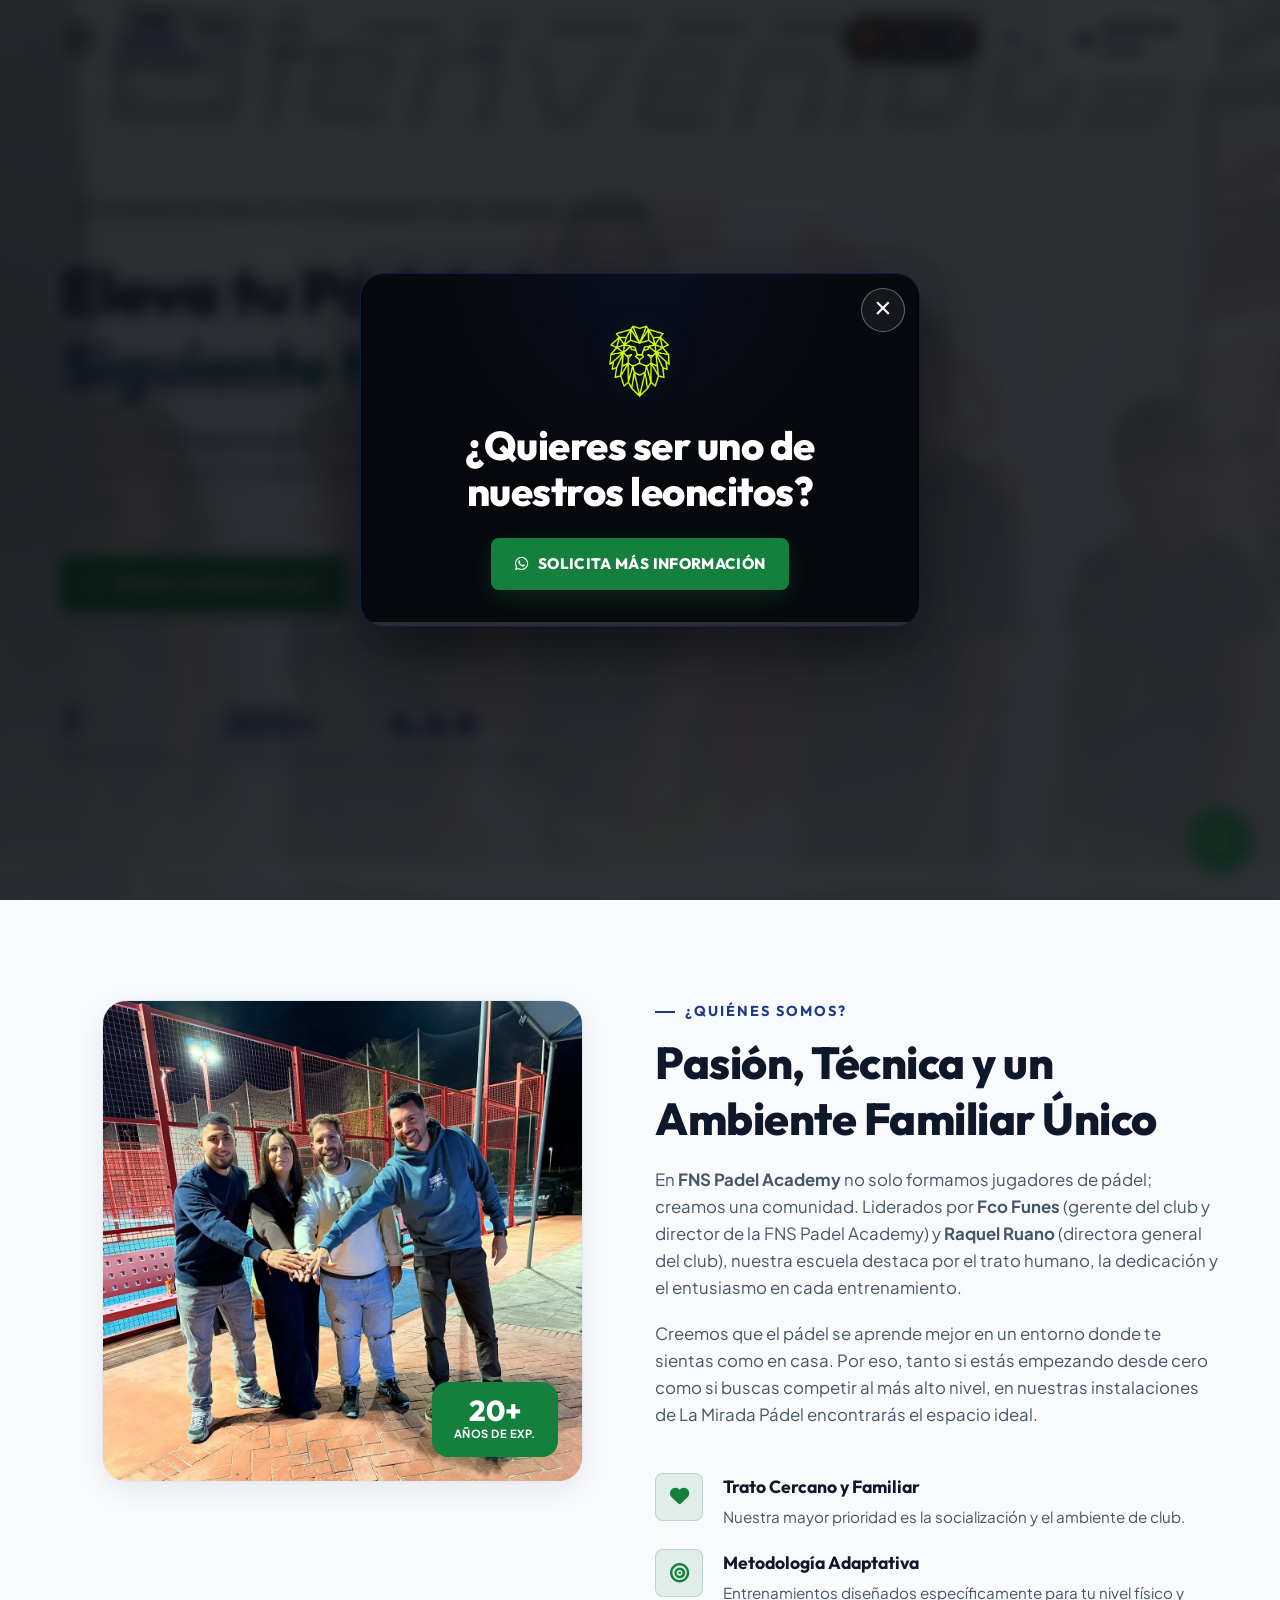
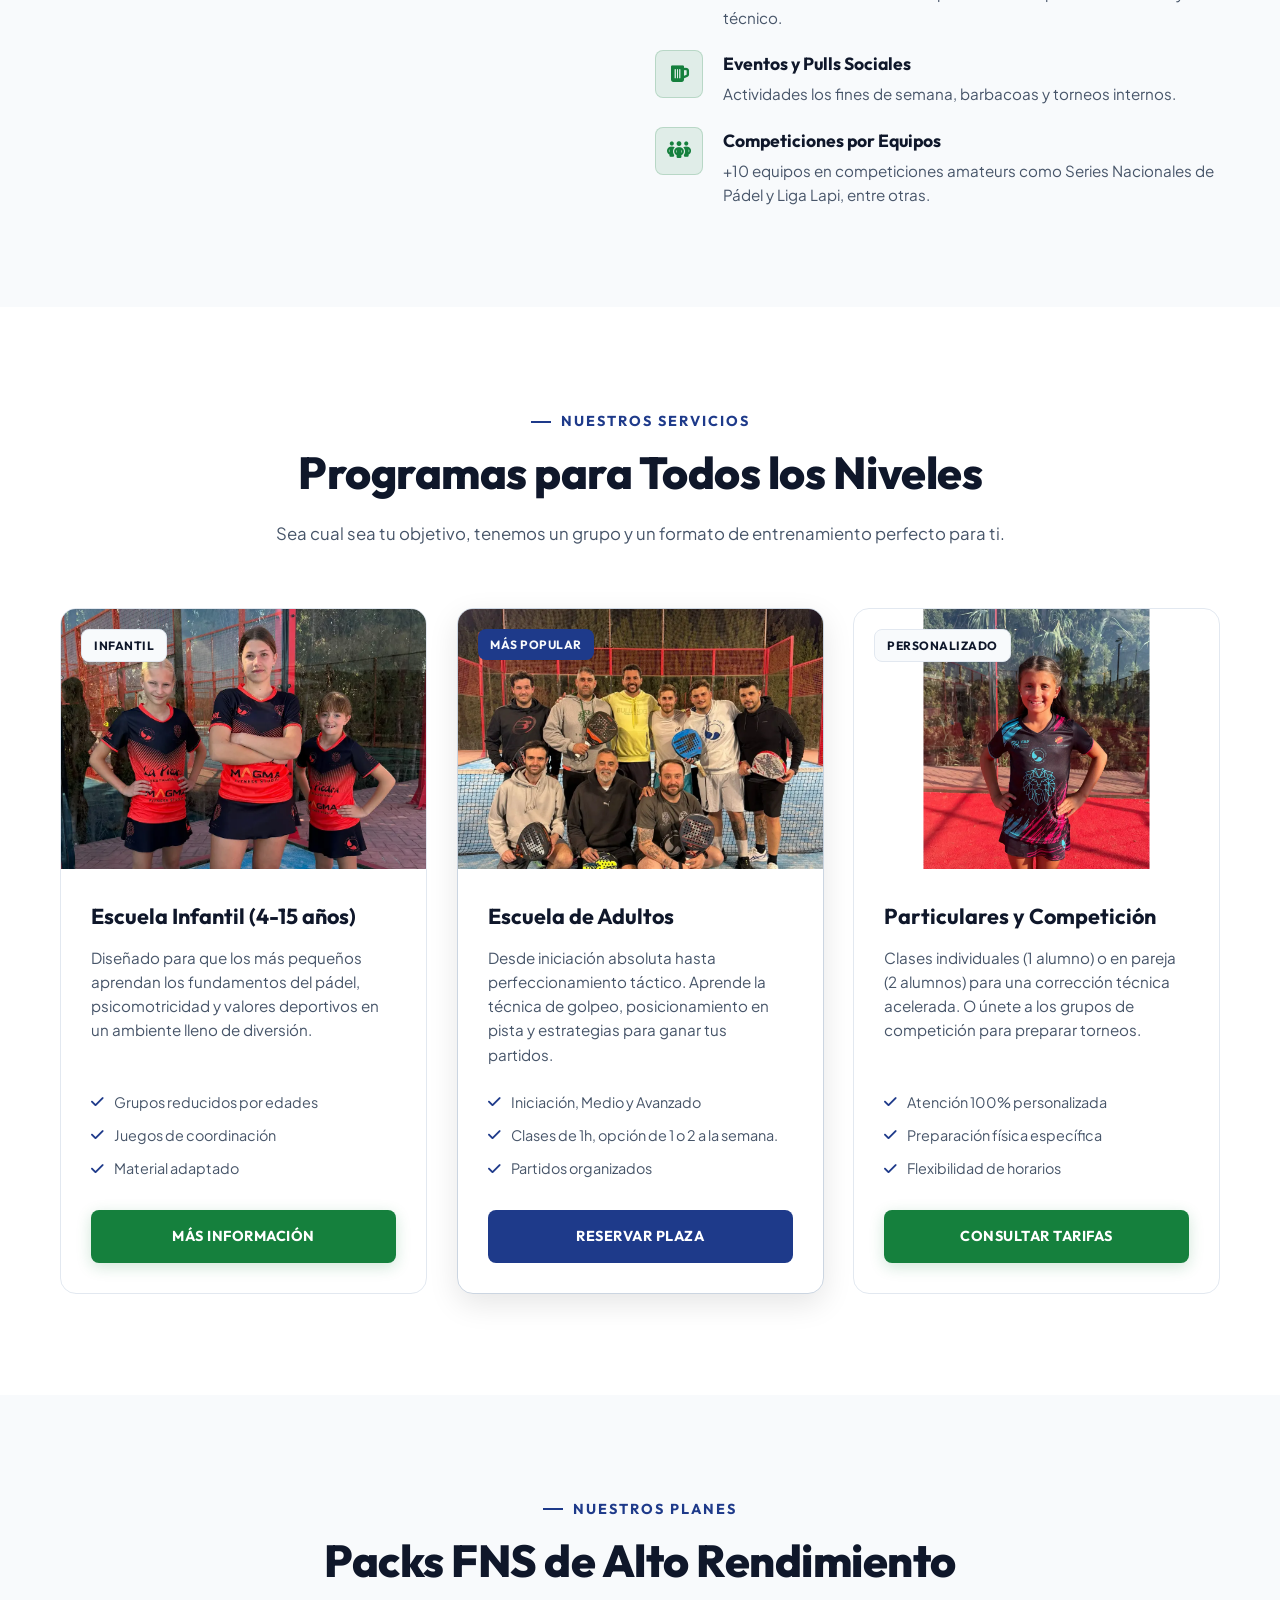
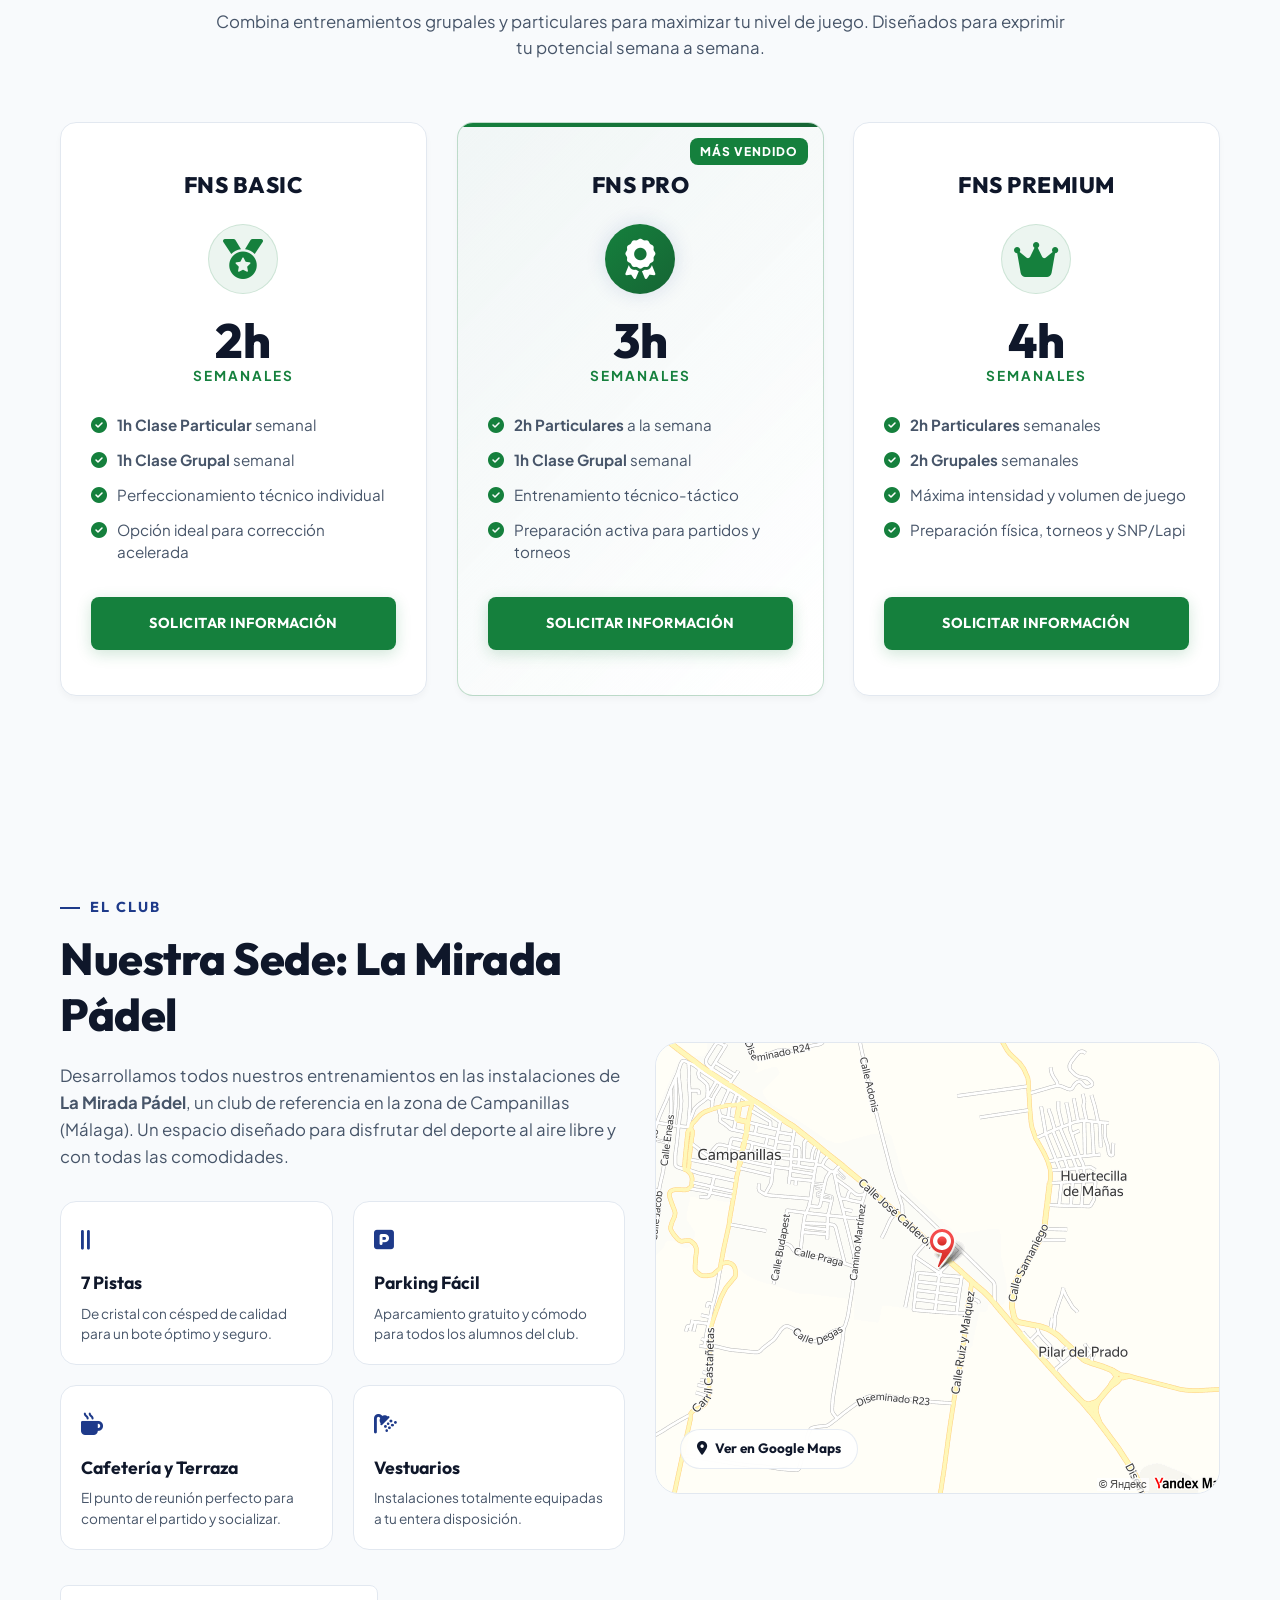
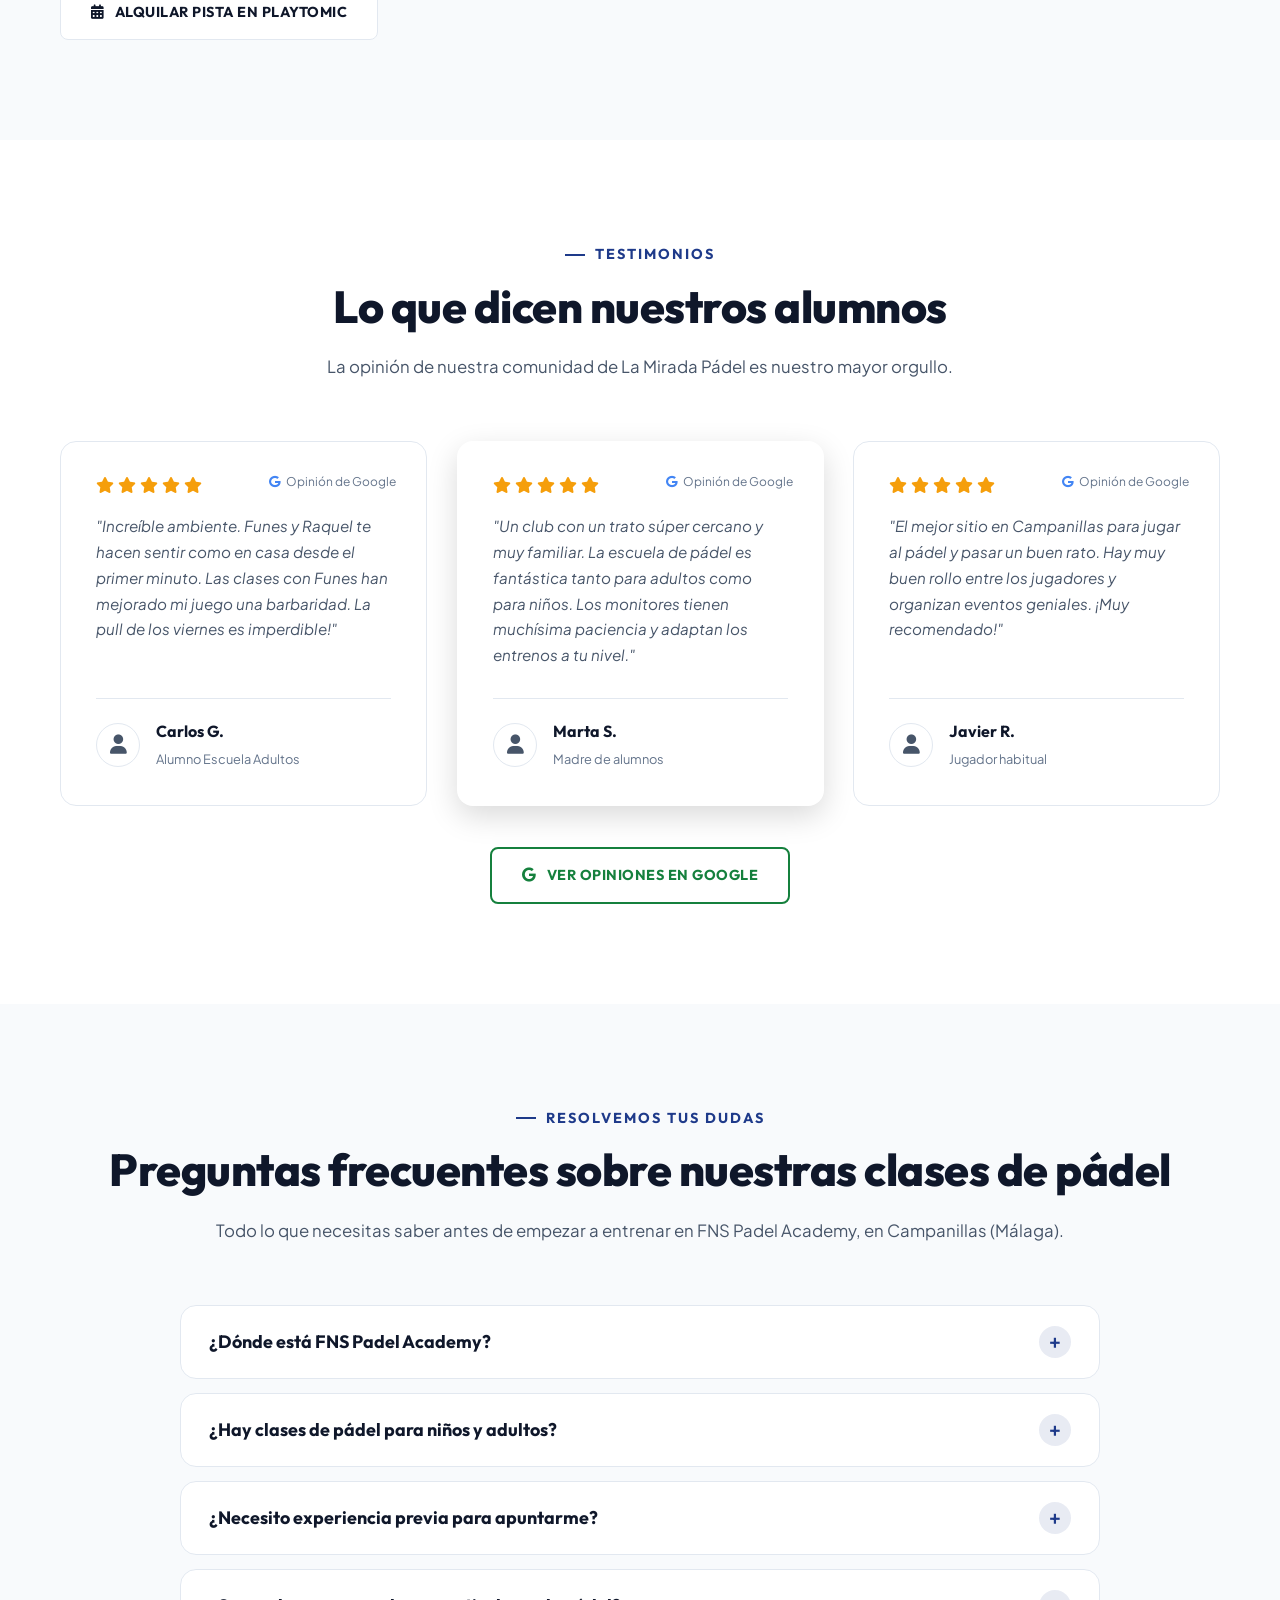
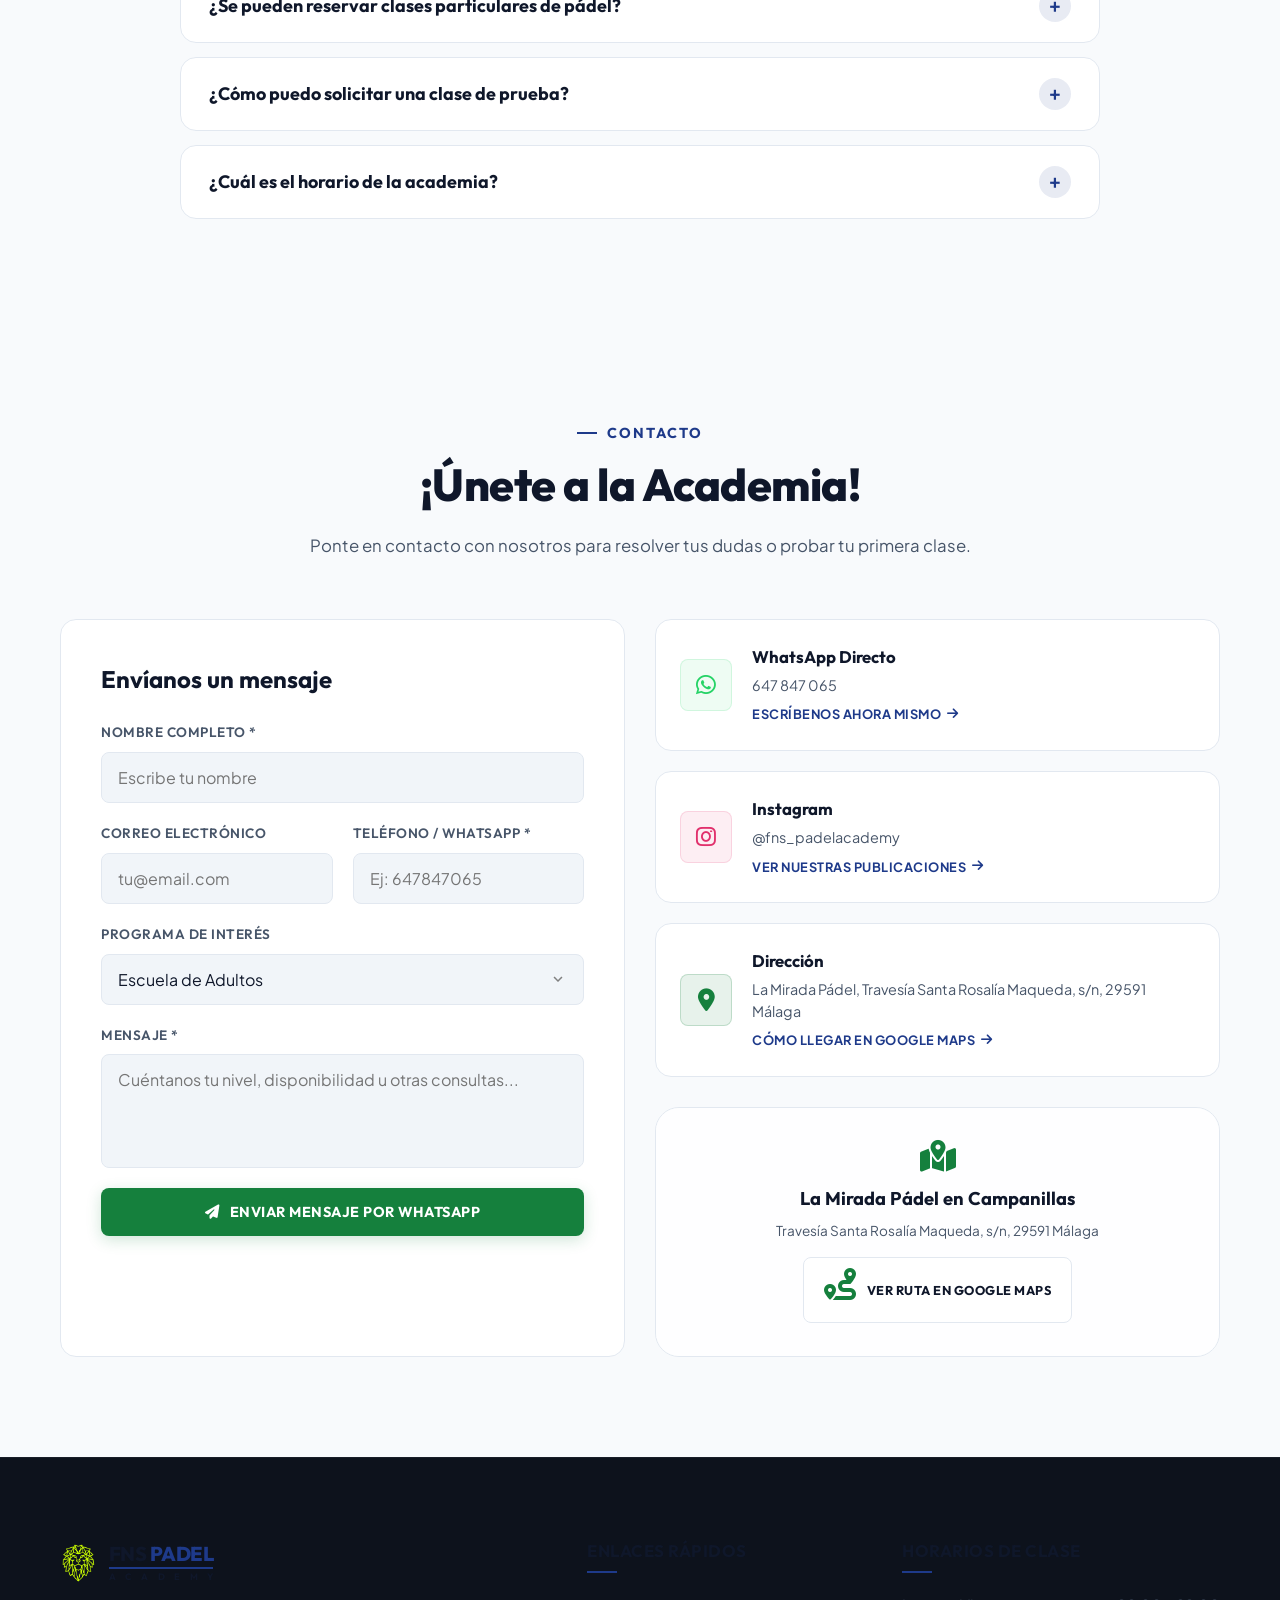
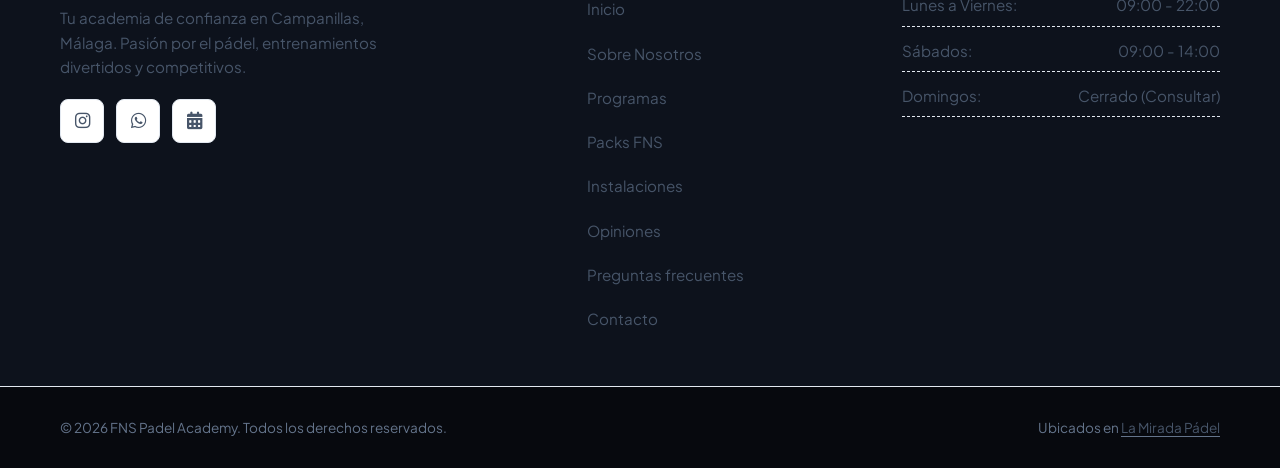
==== index.html @ b682fff8 "Hace visible el selector de idiomas en móvil" ====
<!DOCTYPE html>
<html lang="es">
<head>
    <meta charset="UTF-8">
    <meta name="viewport" content="width=device-width, initial-scale=1.0">
    <title>FNS Padel Academy | Clases de Pádel en Campanillas, Málaga</title>
    <link rel="icon" type="image/png" href="assets/favicon.png">
    
    <!-- SEO Meta Tags -->
    <meta name="description" content="Aprende y mejora tu juego en FNS Padel Academy, ubicada en el club La Mirada Pádel (Campanillas, Málaga). Clases de pádel para adultos, niños y competición con Funes y Raquel.">
    <meta name="keywords" content="padel, FNS padel academy, la mirada padel, clases padel malaga, clases padel campanillas, escuela padel adultos, padel infantil malaga, jugar padel malaga, reservar pista padel">
    <meta name="author" content="FNS Padel Academy">
    <meta name="robots" content="index, follow, max-image-preview:large">
    <meta name="theme-color" content="#07090e">
    <!-- URL temporal hasta conectar el futuro dominio fnspadelacademy.com -->
    <link rel="canonical" href="https://adrianer1985.github.io/fns-padel-academy/">
    <link rel="alternate" hreflang="es" href="https://adrianer1985.github.io/fns-padel-academy/?lang=es">
    <link rel="alternate" hreflang="en" href="https://adrianer1985.github.io/fns-padel-academy/?lang=en">
    <link rel="alternate" hreflang="fr" href="https://adrianer1985.github.io/fns-padel-academy/?lang=fr">
    <link rel="alternate" hreflang="x-default" href="https://adrianer1985.github.io/fns-padel-academy/">
    
    <!-- Open Graph / Facebook / Instagram -->
    <meta property="og:type" content="website">
    <meta property="og:url" content="https://adrianer1985.github.io/fns-padel-academy/">
    <meta property="og:site_name" content="FNS Padel Academy">
    <meta property="og:title" content="FNS Padel Academy | Escuela de Pádel en Málaga">
    <meta property="og:description" content="Entrena con profesionales en un ambiente familiar único. Escuela de adultos, infantil y competición en La Mirada Pádel.">
    <meta property="og:image" content="https://adrianer1985.github.io/fns-padel-academy/assets/fns-padel-academy-social.jpg">
    <meta property="og:image:width" content="1200">
    <meta property="og:image:height" content="630">
    <meta property="og:image:alt" content="Alumnos entrenando en FNS Padel Academy, Campanillas, Málaga">
    <meta property="og:locale" content="es_ES">
    
    <!-- Twitter Card -->
    <meta name="twitter:card" content="summary_large_image">
    <meta name="twitter:url" content="https://adrianer1985.github.io/fns-padel-academy/">
    <meta name="twitter:title" content="FNS Padel Academy | Escuela de Pádel en Málaga">
    <meta name="twitter:description" content="Aprende y mejora tu juego en FNS Padel Academy. Clases de pádel para todas las edades y niveles en Campanillas.">
    <meta name="twitter:image" content="https://adrianer1985.github.io/fns-padel-academy/assets/fns-padel-academy-social.jpg">
    <meta name="twitter:image:alt" content="Alumnos entrenando en FNS Padel Academy, Campanillas, Málaga">
    
    <!-- JSON-LD Structured Data (website, local business and services) -->
    <script type="application/ld+json">
    {
      "@context": "https://schema.org",
      "@graph": [
        {
          "@type": "WebSite",
          "@id": "https://adrianer1985.github.io/fns-padel-academy/#website",
          "url": "https://adrianer1985.github.io/fns-padel-academy/",
          "name": "FNS Padel Academy",
          "inLanguage": "es-ES",
          "publisher": {
            "@id": "https://adrianer1985.github.io/fns-padel-academy/#academy"
          }
        },
        {
          "@type": "WebPage",
          "@id": "https://adrianer1985.github.io/fns-padel-academy/#webpage",
          "url": "https://adrianer1985.github.io/fns-padel-academy/",
          "name": "FNS Padel Academy | Clases de Pádel en Campanillas, Málaga",
          "description": "Academia de pádel para adultos, niños y competición en La Mirada Pádel, Campanillas, Málaga.",
          "isPartOf": {
            "@id": "https://adrianer1985.github.io/fns-padel-academy/#website"
          },
          "about": {
            "@id": "https://adrianer1985.github.io/fns-padel-academy/#academy"
          },
          "inLanguage": "es-ES"
        },
        {
          "@type": "SportsActivityLocation",
          "@id": "https://adrianer1985.github.io/fns-padel-academy/#academy",
          "name": "FNS Padel Academy",
          "description": "Academia de pádel para adultos, niños y competición en La Mirada Pádel, Campanillas, Málaga.",
          "slogan": "Hoy entrenan, mañana compiten, siempre crecen",
          "image": [
            "https://adrianer1985.github.io/fns-padel-academy/assets/fns-padel-academy-social.jpg",
            "https://adrianer1985.github.io/fns-padel-academy/assets/equipo-fns.webp",
            "https://adrianer1985.github.io/fns-padel-academy/assets/escuela-infantil.webp"
          ],
          "logo": "https://adrianer1985.github.io/fns-padel-academy/assets/logo.png",
          "url": "https://adrianer1985.github.io/fns-padel-academy/",
          "telephone": "+34647847065",
          "priceRange": "$$",
          "address": {
            "@type": "PostalAddress",
            "streetAddress": "Travesía Santa Rosalía Maqueda, s/n",
            "addressLocality": "Santa Rosalía Maqueda",
            "postalCode": "29591",
            "addressRegion": "Málaga",
            "addressCountry": "ES"
          },
          "geo": {
            "@type": "GeoCoordinates",
            "latitude": 36.721473,
            "longitude": -4.567341
          },
          "hasMap": "https://www.google.com/maps/place//data=!4m2!3m1!1s0xd72f02963f8306f:0x38695632b1d545f",
          "areaServed": [
            {
              "@type": "City",
              "name": "Málaga"
            },
            {
              "@type": "Place",
              "name": "Campanillas"
            },
            {
              "@type": "Place",
              "name": "Santa Rosalía Maqueda"
            }
          ],
          "contactPoint": {
            "@type": "ContactPoint",
            "telephone": "+34647847065",
            "contactType": "customer service",
            "availableLanguage": "Spanish"
          },
          "openingHoursSpecification": [
            {
              "@type": "OpeningHoursSpecification",
              "dayOfWeek": [
                "Monday",
                "Tuesday",
                "Wednesday",
                "Thursday",
                "Friday"
              ],
              "opens": "09:00",
              "closes": "22:00"
            },
            {
              "@type": "OpeningHoursSpecification",
              "dayOfWeek": "Saturday",
              "opens": "09:00",
              "closes": "14:00"
            }
          ],
          "hasOfferCatalog": {
            "@type": "OfferCatalog",
            "name": "Clases y programas de pádel",
            "itemListElement": [
              {
                "@type": "Offer",
                "itemOffered": {
                  "@type": "Service",
                  "name": "Escuela infantil de pádel",
                  "description": "Clases de pádel para niños y niñas de 4 a 15 años en grupos reducidos por edades."
                }
              },
              {
                "@type": "Offer",
                "itemOffered": {
                  "@type": "Service",
                  "name": "Escuela de pádel para adultos",
                  "description": "Clases para adultos desde iniciación hasta nivel avanzado, con técnica, táctica y partidos organizados."
                }
              },
              {
                "@type": "Offer",
                "itemOffered": {
                  "@type": "Service",
                  "name": "Clases particulares y competición",
                  "description": "Entrenamiento individual, en pareja y grupos de competición con preparación específica."
                }
              }
            ]
          },
          "sameAs": [
            "https://www.instagram.com/fns_padelacademy/",
            "https://playtomic.com/es/clubs/la-mirada-padel"
          ]
        }
      ]
    }
    </script>

    <!-- FAQ content is also visible in the Preguntas Frecuentes section -->
    <script type="application/ld+json">
    {
      "@context": "https://schema.org",
      "@type": "FAQPage",
      "mainEntity": [
        {
          "@type": "Question",
          "name": "¿Dónde está FNS Padel Academy?",
          "acceptedAnswer": {
            "@type": "Answer",
            "text": "FNS Padel Academy entrena en el club La Mirada Pádel, en Travesía Santa Rosalía Maqueda, s/n, 29591 Málaga, en la zona de Campanillas."
          }
        },
        {
          "@type": "Question",
          "name": "¿Hay clases de pádel para niños y adultos?",
          "acceptedAnswer": {
            "@type": "Answer",
            "text": "Sí. La academia cuenta con escuela infantil de 4 a 15 años, escuela de adultos y entrenamientos particulares o de competición."
          }
        },
        {
          "@type": "Question",
          "name": "¿Necesito experiencia previa para apuntarme?",
          "acceptedAnswer": {
            "@type": "Answer",
            "text": "No. Hay grupos para iniciación, nivel medio y avanzado. El entrenamiento se adapta al nivel físico, técnico y a los objetivos de cada alumno."
          }
        },
        {
          "@type": "Question",
          "name": "¿Se pueden reservar clases particulares de pádel?",
          "acceptedAnswer": {
            "@type": "Answer",
            "text": "Sí. Se ofrecen clases individuales o en pareja, además de grupos de competición y packs que combinan clases particulares y grupales."
          }
        },
        {
          "@type": "Question",
          "name": "¿Cómo puedo solicitar una clase de prueba?",
          "acceptedAnswer": {
            "@type": "Answer",
            "text": "Puedes solicitar información o tu primera clase de prueba por WhatsApp en el 647 847 065 o mediante el formulario de contacto de la web."
          }
        },
        {
          "@type": "Question",
          "name": "¿Cuál es el horario de la academia?",
          "acceptedAnswer": {
            "@type": "Answer",
            "text": "El horario general es de lunes a viernes de 09:00 a 22:00 y los sábados de 09:00 a 14:00. Para confirmar la disponibilidad de una clase concreta, consulta por WhatsApp."
          }
        }
      ]
    }
    </script>

    <link rel="preload" as="image" href="assets/fns-hero.webp" type="image/webp" fetchpriority="high">
    
    <!-- Fonts -->
    <link rel="preconnect" href="https://fonts.googleapis.com">
    <link rel="preconnect" href="https://fonts.gstatic.com" crossorigin>
    <link href="https://fonts.googleapis.com/css2?family=Outfit:wght@300;400;500;600;700;800&family=Plus+Jakarta+Sans:wght@300;400;500;600;700&display=swap" rel="stylesheet">
    
    <!-- FontAwesome for Icons -->
    <link rel="stylesheet" href="https://cdnjs.cloudflare.com/ajax/libs/font-awesome/6.4.0/css/all.min.css">
    
    <link rel="stylesheet" href="style.css?v=2">
</head>
<body>

    <!-- HEADER / NAVIGATION -->
    <header class="header" id="header">
        <div class="container header-container">
            <a href="#inicio" class="logo-container" aria-label="FNS Padel Academy - Inicio">
                <img src="assets/logo.png" alt="FNS Padel Academy Logo" class="logo-img" width="444" height="530" decoding="async">
                <div class="logo-brand">
                    <span class="logo-text">FNS <span class="accent-text">Padel</span></span>
                    <span class="logo-subtext"><span>A</span><span>C</span><span>A</span><span>D</span><span>E</span><span>M</span><span>Y</span></span>
                </div>
            </a>
            
            <nav class="nav" id="nav-menu" aria-label="Menú principal">
                <ul class="nav-list">
                    <li><a href="#inicio" class="nav-link active">Inicio</a></li>
                    <li><a href="#nosotros" class="nav-link">Sobre Nosotros</a></li>
                    <li><a href="#programas" class="nav-link">Programas</a></li>
                    <li><a href="#packs" class="nav-link">Packs FNS</a></li>
                    <li><a href="#instalaciones" class="nav-link">Instalaciones</a></li>
                    <li><a href="#testimonios" class="nav-link">Opiniones</a></li>
                    <li><a href="#contacto" class="nav-link">Contacto</a></li>
                </ul>
            </nav>
            
            <div class="header-actions">
                <div class="language-switcher" aria-label="Seleccionar idioma">
                    <a href="?lang=es" class="language-link" data-language="es" lang="es" hreflang="es" aria-label="Ver la web en español" title="Español"><span aria-hidden="true">🇪🇸</span><small>ES</small></a>
                    <a href="?lang=en" class="language-link" data-language="en" lang="en" hreflang="en" aria-label="View the website in English" title="English"><span aria-hidden="true">🇬🇧</span><small>EN</small></a>
                    <a href="?lang=fr" class="language-link" data-language="fr" lang="fr" hreflang="fr" aria-label="Voir le site en français" title="Français"><span aria-hidden="true">🇫🇷</span><small>FR</small></a>
                </div>
                <button class="btn-music" id="music-toggle" aria-label="Activar música motivadora" title="Música motivadora 🎵">
                    <i class="fa-solid fa-volume-xmark"></i>
                </button>
                <a href="https://playtomic.com/es/clubs/la-mirada-padel" target="_blank" rel="noopener noreferrer" class="btn btn-secondary header-btn" id="btn-header-playtomic" aria-label="Reservar pista en La Mirada Padel vía Playtomic">
                    <i class="fa-solid fa-calendar-check"></i> Reservar Pista
                </a>
                <button class="menu-toggle" id="menu-toggle" aria-label="Abrir menú de navegación" aria-expanded="false" aria-controls="nav-menu">
                    <span class="bar"></span>
                    <span class="bar"></span>
                    <span class="bar"></span>
                </button>
            </div>
        </div>
    </header>

    <main>
        <!-- HERO SECTION -->
        <section class="hero" id="inicio">
            <div class="hero-overlay"></div>
            <div class="container hero-container">
                <div class="hero-content">
                    <span class="hero-tagline"><i class="fa-solid fa-trophy"></i> Academia de Pádel de Alto Rendimiento para Menores y Adultos</span>
                    <h1 class="hero-title">Eleva tu Pádel al <span class="gradient-text">Siguiente Nivel</span></h1>
                    <p class="hero-description">
                        Entrena en <strong>FNS Padel Academy</strong>, con base en el club <strong>La Mirada Pádel</strong> (Campanillas, Málaga). Formación de calidad, ambiente familiar y diversión garantizada para todas las edades.
                    </p>
                    <div class="hero-buttons">
                        <a href="https://wa.me/34647847065?text=Hola!%20Quiero%20reservar%20mi%20primera%20clase%20de%20prueba%20gratis%20en%20FNS%20Padel%20Academy." target="_blank" rel="noopener noreferrer" class="btn btn-primary" id="btn-hero-whatsapp" aria-label="Contactar por WhatsApp para una clase gratis">
                            <i class="fa-brands fa-whatsapp"></i> Prueba tu primera clase
                        </a>
                        <a href="https://playtomic.com/es/clubs/la-mirada-padel" target="_blank" rel="noopener noreferrer" class="btn btn-outline" id="btn-hero-playtomic" aria-label="Alquilar pista en Playtomic">
                            <i class="fa-solid fa-table-tennis-paddle-ball"></i> Alquilar Pista
                        </a>
                    </div>
                    
                    <div class="hero-stats">
                        <div class="stat-item">
                            <span class="stat-number">7</span>
                            <span class="stat-label">Pistas de Cristal</span>
                        </div>
                        <div class="stat-item">
                            <span class="stat-number">200+</span>
                            <span class="stat-label">Alumnos Activos</span>
                        </div>
                        <div class="stat-item">
                            <span class="stat-number">4.4★</span>
                            <span class="stat-label">Valoración Google</span>
                        </div>
                    </div>
                </div>
            </div>
            
            <div class="hero-wave">
                <svg data-name="Layer 1" xmlns="http://www.w3.org/2000/svg" viewBox="0 0 1200 120" preserveAspectRatio="none">
                    <path d="M321.39,56.44c58-10.79,114.16-30.13,172-41.86,82.39-16.72,168.19-17.73,250.45-.39C823.78,31,906.67,72,985.66,92.83c70.05,18.48,146.53,26.09,214.34,3V120H0V0C26.9,8.75,57.05,18.3,87.43,26.47,163,46.77,242.44,69.65,321.39,56.44Z" class="shape-fill"></path>
                </svg>
            </div>
        </section>

        <!-- ABOUT SECTION -->
        <section class="about section" id="nosotros">
            <div class="container">
                <div class="grid grid-2">
                    <div class="about-image-wrapper reveal-left">
                        <div class="about-image-card">
                            <img src="assets/equipo-fns.webp" alt="Fco Funes y Raquel Ruano, directores del club FNS Padel Academy" class="about-img" width="1196" height="1200" loading="lazy" decoding="async">
                            <div class="experience-badge">
                                <span class="badge-years">20+</span>
                                <span class="badge-text">Años de Exp.</span>
                            </div>
                        </div>
                    </div>
                    
                    <div class="about-info reveal-right">
                        <span class="section-subtitle">¿Quiénes Somos?</span>
                        <h2 class="section-title">Pasión, Técnica y un Ambiente Familiar Único</h2>
                        <p class="about-text">
                            En <strong>FNS Padel Academy</strong> no solo formamos jugadores de pádel; creamos una comunidad. Liderados por <strong>Fco Funes</strong> (gerente del club y director de la FNS Padel Academy) y <strong>Raquel Ruano</strong> (directora general del club), nuestra escuela destaca por el trato humano, la dedicación y el entusiasmo en cada entrenamiento.
                        </p>
                        <p class="about-text">
                            Creemos que el pádel se aprende mejor en un entorno donde te sientas como en casa. Por eso, tanto si estás empezando desde cero como si buscas competir al más alto nivel, en nuestras instalaciones de La Mirada Pádel encontrarás el espacio ideal.
                        </p>
                        
                        <div class="features-list">
                            <div class="feature-item">
                                <div class="feature-icon"><i class="fa-solid fa-heart" aria-hidden="true"></i></div>
                                <div class="feature-content">
                                    <h3>Trato Cercano y Familiar</h3>
                                    <p>Nuestra mayor prioridad es la socialización y el ambiente de club.</p>
                                </div>
                            </div>
                            <div class="feature-item">
                                <div class="feature-icon"><i class="fa-solid fa-bullseye" aria-hidden="true"></i></div>
                                <div class="feature-content">
                                    <h3>Metodología Adaptativa</h3>
                                    <p>Entrenamientos diseñados específicamente para tu nivel físico y técnico.</p>
                                </div>
                            </div>
                            <div class="feature-item">
                                <div class="feature-icon"><i class="fa-solid fa-beer-mug-empty" aria-hidden="true"></i></div>
                                <div class="feature-content">
                                    <h3>Eventos y Pulls Sociales</h3>
                                    <p>Actividades los fines de semana, barbacoas y torneos internos.</p>
                                </div>
                            </div>
                            <div class="feature-item">
                                <div class="feature-icon"><i class="fa-solid fa-people-group" aria-hidden="true"></i></div>
                                <div class="feature-content">
                                    <h3>Competiciones por Equipos</h3>
                                    <p>+10 equipos en competiciones amateurs como Series Nacionales de Pádel y Liga Lapi, entre otras.</p>
                                </div>
                            </div>
                        </div>
                    </div>
                </div>
            </div>
        </section>

        <!-- PROGRAMS SECTION -->
        <section class="programs section" id="programas">
            <div class="container">
                <div class="section-header text-center">
                    <span class="section-subtitle">Nuestros Servicios</span>
                    <h2 class="section-title">Programas para Todos los Niveles</h2>
                    <p class="section-description">
                        Sea cual sea tu objetivo, tenemos un grupo y un formato de entrenamiento perfecto para ti.
                    </p>
                </div>
                
                <div class="grid grid-3">
                    <!-- Program Card 1 -->
                    <div class="card program-card reveal-up">
                        <div class="card-img-wrapper">
                              <img src="assets/escuela-infantil.webp" alt="Niños en el entrenamiento de la Escuela Infantil FNS" class="card-img" width="999" height="1200" loading="lazy" decoding="async">
                            <div class="card-tag">Infantil</div>
                        </div>
                        <div class="card-body">
                            <h3>Escuela Infantil (4-15 años)</h3>
                            <p class="card-text">
                                Diseñado para que los más pequeños aprendan los fundamentos del pádel, psicomotricidad y valores deportivos en un ambiente lleno de diversión.
                            </p>
                            <ul class="card-features">
                                <li><i class="fa-solid fa-check" aria-hidden="true"></i> Grupos reducidos por edades</li>
                                <li><i class="fa-solid fa-check" aria-hidden="true"></i> Juegos de coordinación</li>
                                <li><i class="fa-solid fa-check" aria-hidden="true"></i> Material adaptado</li>
                            </ul>
                            <a href="https://wa.me/34647847065?text=Hola!%20Me%20interesa%20la%20Escuela%20Infantil%20de%20FNS%20Padel%20Academy%20para%20mi%20hijo/a." target="_blank" rel="noopener noreferrer" class="btn btn-primary btn-block" aria-label="Preguntar sobre escuela infantil por WhatsApp">Más Información</a>
                        </div>
                    </div>

                    <!-- Program Card 2 -->
                    <div class="card program-card featured-card reveal-up" style="animation-delay: 0.2s;">
                        <div class="card-img-wrapper">
                            <img src="assets/escuela-adultos-grupo.webp" alt="Grupo de alumnos de la Escuela de Adultos de FNS Padel Academy en la pista" class="card-img" width="1200" height="844" loading="lazy" decoding="async">
                            <div class="card-tag tag-featured">Más Popular</div>
                        </div>
                        <div class="card-body">
                            <h3>Escuela de Adultos</h3>
                            <p class="card-text">
                                Desde iniciación absoluta hasta perfeccionamiento táctico. Aprende la técnica de golpeo, posicionamiento en pista y estrategias para ganar tus partidos.
                            </p>
                            <ul class="card-features">
                                <li><i class="fa-solid fa-check" aria-hidden="true"></i> Iniciación, Medio y Avanzado</li>
                                <li><i class="fa-solid fa-check" aria-hidden="true"></i> Clases de 1h, opción de 1 o 2 a la semana.</li>
                                <li><i class="fa-solid fa-check" aria-hidden="true"></i> Partidos organizados</li>
                            </ul>
                            <a href="https://wa.me/34647847065?text=Hola!%20Quiero%20apuntarme%20o%20saber%20más%20de%20la%20Escuela%20de%20Adultos%20de%20FNS%20Padel%20Academy." target="_blank" rel="noopener noreferrer" class="btn btn-accent btn-block" aria-label="Reservar plaza en escuela de adultos por WhatsApp">Reservar Plaza</a>
                        </div>
                    </div>

                    <!-- Program Card 3 -->
                    <div class="card program-card reveal-up" style="animation-delay: 0.4s;">
                        <div class="card-img-wrapper">
                             <img src="assets/clases-particulares.webp" alt="Alumna sonriente en la sesión de entrenamiento técnico de FNS Padel" class="card-img" width="1400" height="1011" loading="lazy" decoding="async">
                            <div class="card-tag">Personalizado</div>
                        </div>
                        <div class="card-body">
                            <h3>Particulares y Competición</h3>
                            <p class="card-text">
                                Clases individuales (1 alumno) o en pareja (2 alumnos) para una corrección técnica acelerada. O únete a los grupos de competición para preparar torneos.
                            </p>
                            <ul class="card-features">
                                <li><i class="fa-solid fa-check" aria-hidden="true"></i> Atención 100% personalizada</li>
                                <li><i class="fa-solid fa-check" aria-hidden="true"></i> Preparación física específica</li>
                                <li><i class="fa-solid fa-check" aria-hidden="true"></i> Flexibilidad de horarios</li>
                            </ul>
                            <a href="https://wa.me/34647847065?text=Hola!%20Me%20gustaría%20recibir%20información%20sobre%20clases%20particulares%20o%20el%20grupo%20de%20competición." target="_blank" rel="noopener noreferrer" class="btn btn-primary btn-block" aria-label="Consultar tarifas de clases particulares por WhatsApp">Consultar Tarifas</a>
                        </div>
                    </div>
                </div>
            </div>
        </section>

        <!-- PACKS SECTION -->
        <section class="packs section" id="packs">
            <div class="container">
                <div class="section-header text-center">
                    <span class="section-subtitle">Nuestros Planes</span>
                    <h2 class="section-title">Packs FNS de Alto Rendimiento</h2>
                    <p class="section-description">
                        Combina entrenamientos grupales y particulares para maximizar tu nivel de juego. Diseñados para exprimir tu potencial semana a semana.
                    </p>
                </div>

                <div class="grid grid-3">
                    <!-- Pack Card 1 -->
                    <div class="card pack-card reveal-up">
                        <div class="pack-badge">FNS Basic</div>
                        <div class="pack-icon">
                            <i class="fa-solid fa-medal" aria-hidden="true"></i>
                        </div>
                        <div class="pack-hours">
                            <span class="hours-num">2h</span>
                            <span class="hours-label">Semanales</span>
                        </div>
                        <ul class="pack-features">
                            <li><i class="fa-solid fa-circle-check" aria-hidden="true"></i> <span><strong>1h Clase Particular</strong> semanal</span></li>
                            <li><i class="fa-solid fa-circle-check" aria-hidden="true"></i> <span><strong>1h Clase Grupal</strong> semanal</span></li>
                            <li><i class="fa-solid fa-circle-check" aria-hidden="true"></i> <span>Perfeccionamiento técnico individual</span></li>
                            <li><i class="fa-solid fa-circle-check" aria-hidden="true"></i> <span>Opción ideal para corrección acelerada</span></li>
                        </ul>
                        <div class="pack-action">
                            <a href="https://wa.me/34647847065?text=%C2%A1Hola%21%20Me%20gustar%C3%ADa%20solicitar%20informaci%C3%B3n%20sobre%20el%20Pack%20FNS%20Basic%20%281h%20particular%20%2B%201h%20grupal%20a%20la%20semana%29.%20%C2%BFPodr%C3%ADais%20indicarme%20qu%C3%A9%20horarios%20y%20tarifas%20est%C3%A1n%20disponibles%3F" target="_blank" rel="noopener noreferrer" class="btn btn-primary btn-block" aria-label="Solicitar información sobre el Pack FNS Basic por WhatsApp">
                                Solicitar Información
                            </a>
                        </div>
                    </div>

                    <!-- Pack Card 2 -->
                    <div class="card pack-card featured-pack reveal-up" style="animation-delay: 0.2s;">
                        <div class="pack-tag-ribbon">Más Vendido</div>
                        <div class="pack-badge">FNS Pro</div>
                        <div class="pack-icon">
                            <i class="fa-solid fa-award" aria-hidden="true"></i>
                        </div>
                        <div class="pack-hours">
                            <span class="hours-num">3h</span>
                            <span class="hours-label">Semanales</span>
                        </div>
                        <ul class="pack-features">
                            <li><i class="fa-solid fa-circle-check" aria-hidden="true"></i> <span><strong>2h Particulares</strong> a la semana</span></li>
                            <li><i class="fa-solid fa-circle-check" aria-hidden="true"></i> <span><strong>1h Clase Grupal</strong> semanal</span></li>
                            <li><i class="fa-solid fa-circle-check" aria-hidden="true"></i> <span>Entrenamiento técnico-táctico</span></li>
                            <li><i class="fa-solid fa-circle-check" aria-hidden="true"></i> <span>Preparación activa para partidos y torneos</span></li>
                        </ul>
                        <div class="pack-action">
                            <a href="https://wa.me/34647847065?text=%C2%A1Hola%21%20Me%20gustar%C3%ADa%20solicitar%20informaci%C3%B3n%20sobre%20el%20Pack%20FNS%20Pro%20%282h%20particular%20%2B%201h%20grupal%20a%20la%20semana%29.%20%C2%BFPodr%C3%ADais%20indicarme%20qu%C3%A9%20horarios%20y%20tarifas%20est%C3%A1n%20disponibles%3F" target="_blank" rel="noopener noreferrer" class="btn btn-primary btn-block" aria-label="Solicitar información sobre el Pack FNS Pro por WhatsApp">
                                Solicitar Información
                            </a>
                        </div>
                    </div>

                    <!-- Pack Card 3 -->
                    <div class="card pack-card reveal-up" style="animation-delay: 0.4s;">
                        <div class="pack-badge">FNS Premium</div>
                        <div class="pack-icon">
                            <i class="fa-solid fa-crown" aria-hidden="true"></i>
                        </div>
                        <div class="pack-hours">
                            <span class="hours-num">4h</span>
                            <span class="hours-label">Semanales</span>
                        </div>
                        <ul class="pack-features">
                            <li><i class="fa-solid fa-circle-check" aria-hidden="true"></i> <span><strong>2h Particulares</strong> semanales</span></li>
                            <li><i class="fa-solid fa-circle-check" aria-hidden="true"></i> <span><strong>2h Grupales</strong> semanales</span></li>
                            <li><i class="fa-solid fa-circle-check" aria-hidden="true"></i> <span>Máxima intensidad y volumen de juego</span></li>
                            <li><i class="fa-solid fa-circle-check" aria-hidden="true"></i> <span>Preparación física, torneos y SNP/Lapi</span></li>
                        </ul>
                        <div class="pack-action">
                            <a href="https://wa.me/34647847065?text=%C2%A1Hola%21%20Me%20gustar%C3%ADa%20solicitar%20informaci%C3%B3n%20sobre%20el%20Pack%20FNS%20Premium%20%282h%20particulares%20%2B%202h%20grupales%20a%20la%20semana%29.%20%C2%BFPodr%C3%ADais%20indicarme%20qu%C3%A9%20horarios%20y%20tarifas%20est%C3%A1n%20disponibles%3F" target="_blank" rel="noopener noreferrer" class="btn btn-primary btn-block" aria-label="Solicitar información sobre el Pack FNS Premium por WhatsApp">
                                Solicitar Información
                            </a>
                        </div>
                    </div>
                </div>
            </div>
        </section>

        <!-- FACILITIES SECTION -->
        <section class="facilities section" id="instalaciones">
            <div class="container">
                <div class="grid grid-2">
                    <div class="facilities-info reveal-left">
                        <span class="section-subtitle">El Club</span>
                        <h2 class="section-title">Nuestra Sede: La Mirada Pádel</h2>
                        <p class="facilities-text">
                            Desarrollamos todos nuestros entrenamientos en las instalaciones de <strong>La Mirada Pádel</strong>, un club de referencia en la zona de Campanillas (Málaga). Un espacio diseñado para disfrutar del deporte al aire libre y con todas las comodidades.
                        </p>
                        
                        <div class="facilities-specs">
                            <div class="spec-card">
                                <div class="spec-icon"><i class="fa-solid fa-grip-lines-vertical" aria-hidden="true"></i></div>
                                <h4>7 Pistas</h4>
                                <p>De cristal con césped de calidad para un bote óptimo y seguro.</p>
                            </div>
                            <div class="spec-card">
                                <div class="spec-icon"><i class="fa-solid fa-square-parking" aria-hidden="true"></i></div>
                                <h4>Parking Fácil</h4>
                                <p>Aparcamiento gratuito y cómodo para todos los alumnos del club.</p>
                            </div>
                            <div class="spec-card">
                                <div class="spec-icon"><i class="fa-solid fa-mug-hot" aria-hidden="true"></i></div>
                                <h4>Cafetería y Terraza</h4>
                                <p>El punto de reunión perfecto para comentar el partido y socializar.</p>
                            </div>
                            <div class="spec-card">
                                <div class="spec-icon"><i class="fa-solid fa-shower" aria-hidden="true"></i></div>
                                <h4>Vestuarios</h4>
                                <p>Instalaciones totalmente equipadas a tu entera disposición.</p>
                            </div>
                        </div>
                        
                        <div class="facilities-action">
                            <a href="https://playtomic.com/es/clubs/la-mirada-padel" target="_blank" rel="noopener noreferrer" class="btn btn-secondary" id="btn-facilities-playtomic" aria-label="Alquilar pista en el club La Mirada Padel vía Playtomic">
                                <i class="fa-solid fa-calendar-days"></i> Alquilar Pista en Playtomic
                            </a>
                        </div>
                    </div>
                    
                    <div class="facilities-gallery reveal-right">
                        <a href="https://www.google.com/maps/search/?api=1&query=Padel+4+La+Mirada+Campanillas+Malaga" target="_blank" rel="noopener noreferrer" class="gallery-map-link" title="Ver en Google Maps">
                            <div class="gallery-wrapper">
                                 <img src="assets/map.png" alt="Mapa de ubicación de La Mirada Pádel en Campanillas, Málaga" class="gallery-img-main" width="600" height="450" loading="lazy" decoding="async">
                                 <div class="gallery-badge">
                                     <i class="fa-solid fa-location-dot" aria-hidden="true"></i> Ver en Google Maps
                                 </div>
                            </div>
                        </a>
                    </div>
                </div>
            </div>
        </section>

        <!-- TESTIMONIALS SECTION -->
        <section class="testimonials section" id="testimonios">
            <div class="container">
                <div class="section-header text-center">
                    <span class="section-subtitle">Testimonios</span>
                    <h2 class="section-title">Lo que dicen nuestros alumnos</h2>
                    <p class="section-description">
                        La opinión de nuestra comunidad de La Mirada Pádel es nuestro mayor orgullo.
                    </p>
                </div>
                
                <div class="grid grid-3">
                    <!-- Testimonial 1 -->
                    <div class="card testimonial-card reveal-up">
                        <div class="rating">
                            <i class="fa-solid fa-star" aria-hidden="true"></i>
                            <i class="fa-solid fa-star" aria-hidden="true"></i>
                            <i class="fa-solid fa-star" aria-hidden="true"></i>
                            <i class="fa-solid fa-star" aria-hidden="true"></i>
                            <i class="fa-solid fa-star" aria-hidden="true"></i>
                        </div>
                        <p class="testimonial-text">
                            "Increíble ambiente. Funes y Raquel te hacen sentir como en casa desde el primer minuto. Las clases con Funes han mejorado mi juego una barbaridad. La pull de los viernes es imperdible!"
                        </p>
                        <div class="user-info">
                            <div class="avatar"><i class="fa-solid fa-user" aria-hidden="true"></i></div>
                            <div>
                                <h4 class="user-name">Carlos G.</h4>
                                <span class="user-role">Alumno Escuela Adultos</span>
                            </div>
                        </div>
                        <span class="google-badge"><i class="fa-brands fa-google" aria-hidden="true"></i> Opinión de Google</span>
                    </div>

                    <!-- Testimonial 2 -->
                    <div class="card testimonial-card featured-testimonial reveal-up" style="animation-delay: 0.2s;">
                        <div class="rating">
                            <i class="fa-solid fa-star" aria-hidden="true"></i>
                            <i class="fa-solid fa-star" aria-hidden="true"></i>
                            <i class="fa-solid fa-star" aria-hidden="true"></i>
                            <i class="fa-solid fa-star" aria-hidden="true"></i>
                            <i class="fa-solid fa-star" aria-hidden="true"></i>
                        </div>
                        <p class="testimonial-text">
                            "Un club con un trato súper cercano y muy familiar. La escuela de pádel es fantástica tanto para adultos como para niños. Los monitores tienen muchísima paciencia y adaptan los entrenos a tu nivel."
                        </p>
                        <div class="user-info">
                            <div class="avatar"><i class="fa-solid fa-user" aria-hidden="true"></i></div>
                            <div>
                                <h4 class="user-name">Marta S.</h4>
                                <span class="user-role">Madre de alumnos</span>
                            </div>
                        </div>
                        <span class="google-badge"><i class="fa-brands fa-google" aria-hidden="true"></i> Opinión de Google</span>
                    </div>

                    <!-- Testimonial 3 -->
                    <div class="card testimonial-card reveal-up" style="animation-delay: 0.4s;">
                        <div class="rating">
                            <i class="fa-solid fa-star" aria-hidden="true"></i>
                            <i class="fa-solid fa-star" aria-hidden="true"></i>
                            <i class="fa-solid fa-star" aria-hidden="true"></i>
                            <i class="fa-solid fa-star" aria-hidden="true"></i>
                            <i class="fa-solid fa-star" aria-hidden="true"></i>
                        </div>
                        <p class="testimonial-text">
                            "El mejor sitio en Campanillas para jugar al pádel y pasar un buen rato. Hay muy buen rollo entre los jugadores y organizan eventos geniales. ¡Muy recomendado!"
                        </p>
                        <div class="user-info">
                            <div class="avatar"><i class="fa-solid fa-user" aria-hidden="true"></i></div>
                            <div>
                                <h4 class="user-name">Javier R.</h4>
                                <span class="user-role">Jugador habitual</span>
                            </div>
                        </div>
                        <span class="google-badge"><i class="fa-brands fa-google" aria-hidden="true"></i> Opinión de Google</span>
                    </div>
                </div>
                
                <div class="text-center testimonial-link-wrapper">
                    <a href="https://www.google.com/search?sca_esv=f2f41032b44be3af&sxsrf=APpeQnvKvMhHVXDNM0loCzIvj0gVNisdkg:1783278720574&q=la+mirada+padel&si=APenkKm7iecQ4G6P-TsbSMFKIQtv3EFIqRAFw-i8uEbk55Z-_yA1qPIkJRVUqR4JsvBSwHBPgtljCKVHUWlX6c_hz9FSLzmR5jXAsqV2njDSuvJfk6n3XLk%3D" target="_blank" rel="noopener noreferrer" class="btn btn-outline" id="btn-more-reviews" aria-label="Ver todas las reseñas de Google en una pestaña nueva">
                        <i class="fa-brands fa-google"></i> Ver opiniones en Google
                    </a>
                </div>
            </div>
        </section>

        <!-- FREQUENTLY ASKED QUESTIONS SECTION -->
        <section class="faq section" id="preguntas">
            <div class="container">
                <div class="section-header text-center">
                    <span class="section-subtitle">Resolvemos tus dudas</span>
                    <h2 class="section-title">Preguntas frecuentes sobre nuestras clases de pádel</h2>
                    <p class="section-description">
                        Todo lo que necesitas saber antes de empezar a entrenar en FNS Padel Academy, en Campanillas (Málaga).
                    </p>
                </div>

                <div class="faq-list">
                    <details class="faq-item reveal-up">
                        <summary>¿Dónde está FNS Padel Academy?</summary>
                        <div class="faq-answer">
                            <p>Entrenamos en el club <strong>La Mirada Pádel</strong>, en Travesía Santa Rosalía Maqueda, s/n, 29591 Málaga, en la zona de Campanillas. Puedes consultar la <a href="#instalaciones" class="faq-link">ubicación y las instalaciones</a> antes de venir.</p>
                        </div>
                    </details>

                    <details class="faq-item reveal-up">
                        <summary>¿Hay clases de pádel para niños y adultos?</summary>
                        <div class="faq-answer">
                            <p>Sí. Contamos con escuela infantil de 4 a 15 años, escuela de adultos y entrenamientos particulares o de competición. Consulta todos nuestros <a href="#programas" class="faq-link">programas de pádel</a>.</p>
                        </div>
                    </details>

                    <details class="faq-item reveal-up">
                        <summary>¿Necesito experiencia previa para apuntarme?</summary>
                        <div class="faq-answer">
                            <p>No. Tenemos grupos para iniciación, nivel medio y avanzado. Adaptamos el entrenamiento al nivel físico, técnico y a los objetivos de cada alumno.</p>
                        </div>
                    </details>

                    <details class="faq-item reveal-up">
                        <summary>¿Se pueden reservar clases particulares de pádel?</summary>
                        <div class="faq-answer">
                            <p>Sí. Ofrecemos clases individuales o en pareja, además de grupos de competición y packs que combinan clases particulares y grupales.</p>
                        </div>
                    </details>

                    <details class="faq-item reveal-up">
                        <summary>¿Cómo puedo solicitar una clase de prueba?</summary>
                        <div class="faq-answer">
                            <p>Puedes solicitar información o tu primera clase de prueba por WhatsApp en el <a href="https://wa.me/34647847065?text=Hola!%20Quiero%20reservar%20mi%20primera%20clase%20de%20prueba%20gratis%20en%20FNS%20Padel%20Academy." target="_blank" rel="noopener noreferrer" class="faq-link">647 847 065</a> o mediante el <a href="#contacto" class="faq-link">formulario de contacto</a>.</p>
                        </div>
                    </details>

                    <details class="faq-item reveal-up">
                        <summary>¿Cuál es el horario de la academia?</summary>
                        <div class="faq-answer">
                            <p>El horario general es de lunes a viernes de 09:00 a 22:00 y los sábados de 09:00 a 14:00. Para confirmar la disponibilidad de una clase concreta, consúltanos por WhatsApp.</p>
                        </div>
                    </details>
                </div>
            </div>
        </section>

        <!-- CONTACT SECTION -->
        <section class="contact section" id="contacto">
            <div class="container">
                <div class="section-header text-center">
                    <span class="section-subtitle">Contacto</span>
                    <h2 class="section-title">¡Únete a la Academia!</h2>
                    <p class="section-description">
                        Ponte en contacto con nosotros para resolver tus dudas o probar tu primera clase.
                    </p>
                </div>
                
                <div class="grid grid-2">
                    <!-- Contact Form Card -->
                    <div class="card contact-card reveal-left">
                        <h3 class="card-title">Envíanos un mensaje</h3>
                        <form id="contact-form" class="contact-form">
                            <div class="form-group">
                                <label for="name">Nombre Completo *</label>
                                <input type="text" id="name" name="name" placeholder="Escribe tu nombre" required>
                                <span class="error-msg" id="name-error">El nombre es requerido.</span>
                            </div>
                            
                            <div class="form-group-row">
                                <div class="form-group">
                                    <label for="email">Correo Electrónico</label>
                                    <input type="email" id="email" name="email" placeholder="tu@email.com">
                                </div>
                                <div class="form-group">
                                    <label for="phone">Teléfono / WhatsApp *</label>
                                    <input type="tel" id="phone" name="phone" placeholder="Ej: 647847065" required>
                                    <span class="error-msg" id="phone-error">Un número de teléfono válido es requerido.</span>
                                </div>
                            </div>
                            
                            <div class="form-group">
                                <label for="program-select">Programa de Interés</label>
                                <select id="program-select" name="program">
                                    <option value="Escuela de Adultos">Escuela de Adultos</option>
                                    <option value="Escuela Infantil">Escuela Infantil (Niños)</option>
                                    <option value="Clases Particulares">Clases Particulares</option>
                                    <option value="Competicion">Grupo de Competición</option>
                                    <option value="Otras Consultas">Otras consultas</option>
                                </select>
                            </div>
                            
                            <div class="form-group">
                                <label for="message">Mensaje *</label>
                                <textarea id="message" name="message" rows="4" placeholder="Cuéntanos tu nivel, disponibilidad u otras consultas..." required></textarea>
                                <span class="error-msg" id="message-error">El mensaje es requerido.</span>
                            </div>
                            
                            <button type="submit" class="btn btn-primary btn-block" id="btn-submit-form" aria-label="Enviar formulario de inscripción por WhatsApp">
                                <i class="fa-solid fa-paper-plane"></i> Enviar Mensaje por WhatsApp
                            </button>
                        </form>
                    </div>
                    
                    <!-- Contact Info & Map -->
                    <div class="contact-info-wrapper reveal-right">
                        <div class="info-cards">
                            <!-- Info Card 1 -->
                            <a href="https://wa.me/34647847065?text=Hola!%20Quiero%20más%20información%20sobre%20las%20clases%20de%20pádel%20en%20FNS%20Padel%20Academy." class="info-card" target="_blank" rel="noopener noreferrer" aria-label="Abrir chat de WhatsApp con FNS Padel">
                                <div class="info-icon icon-whatsapp"><i class="fa-brands fa-whatsapp" aria-hidden="true"></i></div>
                                <div class="info-text">
                                    <h4>WhatsApp Directo</h4>
                                    <p>647 847 065</p>
                                    <span class="info-link">Escríbenos ahora mismo <i class="fa-solid fa-arrow-right" aria-hidden="true"></i></span>
                                </div>
                            </a>
                            
                            <!-- Info Card 2 -->
                            <a href="https://www.instagram.com/fns_padelacademy/" class="info-card" target="_blank" rel="noopener noreferrer" aria-label="Ver el perfil de Instagram de FNS Padel">
                                <div class="info-icon icon-instagram"><i class="fa-brands fa-instagram" aria-hidden="true"></i></div>
                                <div class="info-text">
                                    <h4>Instagram</h4>
                                    <p>@fns_padelacademy</p>
                                    <span class="info-link">Ver nuestras publicaciones <i class="fa-solid fa-arrow-right" aria-hidden="true"></i></span>
                                </div>
                            </a>
                            
                            <!-- Info Card 3 -->
                            <a href="https://www.google.com/maps/place//data=!4m2!3m1!1s0xd72f02963f8306f:0x38695632b1d545f?sa=X&ved=1t:8290&ictx=111" class="info-card" target="_blank" rel="noopener noreferrer" aria-label="Ver ubicación en Google Maps">
                                <div class="info-icon icon-location"><i class="fa-solid fa-location-dot" aria-hidden="true"></i></div>
                                <div class="info-text">
                                    <h4>Dirección</h4>
                                    <p>La Mirada Pádel, Travesía Santa Rosalía Maqueda, s/n, 29591 Málaga</p>
                                    <span class="info-link">Cómo llegar en Google Maps <i class="fa-solid fa-arrow-right" aria-hidden="true"></i></span>
                                </div>
                            </a>
                        </div>
                        
                        <!-- Mini Map Embed Placeholder -->
                        <div class="map-placeholder">
                            <div class="map-overlay">
                                <i class="fa-solid fa-map-location-dot" aria-hidden="true"></i>
                                <h4>La Mirada Pádel en Campanillas</h4>
                                <p>Travesía Santa Rosalía Maqueda, s/n, 29591 Málaga</p>
                                <a href="https://www.google.com/maps/place//data=!4m2!3m1!1s0xd72f02963f8306f:0x38695632b1d545f?sa=X&ved=1t:8290&ictx=111" target="_blank" rel="noopener noreferrer" class="btn btn-secondary btn-sm" id="btn-view-map" aria-label="Abrir mapa de Google Maps en pestaña nueva">
                                    <i class="fa-solid fa-route"></i> Ver ruta en Google Maps
                                </a>
                            </div>
                        </div>
                    </div>
                </div>
            </div>
        </section>
    </main>

    <!-- FOOTER -->
    <footer class="footer">
        <div class="container footer-container">
            <div class="footer-brand">
                <a href="#inicio" class="logo-container" aria-label="FNS Padel Academy - Inicio">
                    <img src="assets/logo.png" alt="FNS Padel Academy Logo" class="logo-img" width="444" height="530" loading="lazy" decoding="async">
                    <div class="logo-brand">
                        <span class="logo-text">FNS <span class="accent-text">Padel</span></span>
                        <span class="logo-subtext"><span>A</span><span>C</span><span>A</span><span>D</span><span>E</span><span>M</span><span>Y</span></span>
                    </div>
                </a>
                <p class="footer-desc">
                    Tu academia de confianza en Campanillas, Málaga. Pasión por el pádel, entrenamientos divertidos y competitivos.
                </p>
                <div class="social-links">
                    <a href="https://www.instagram.com/fns_padelacademy/" target="_blank" rel="noopener noreferrer" aria-label="Ver perfil de Instagram"><i class="fa-brands fa-instagram"></i></a>
                    <a href="https://wa.me/34647847065?text=Hola!%20Quiero%20más%20información%20sobre%20las%20clases%20de%20pádel%20en%20FNS%20Padel%20Academy." target="_blank" rel="noopener noreferrer" aria-label="Contactar por WhatsApp"><i class="fa-brands fa-whatsapp"></i></a>
                    <a href="https://playtomic.com/es/clubs/la-mirada-padel" target="_blank" rel="noopener noreferrer" aria-label="Reservar en Playtomic"><i class="fa-solid fa-calendar-days"></i></a>
                </div>
            </div>
            
            <div class="footer-links">
                <h4>Enlaces Rápidos</h4>
                <ul>
                    <li><a href="#inicio">Inicio</a></li>
                    <li><a href="#nosotros">Sobre Nosotros</a></li>
                    <li><a href="#programas">Programas</a></li>
                    <li><a href="#packs">Packs FNS</a></li>
                    <li><a href="#instalaciones">Instalaciones</a></li>
                    <li><a href="#testimonios">Opiniones</a></li>
                    <li><a href="#preguntas">Preguntas frecuentes</a></li>
                    <li><a href="#contacto">Contacto</a></li>
                </ul>
            </div>
            
            <div class="footer-hours">
                <h4>Horarios de Clase</h4>
                <ul>
                    <li><span>Lunes a Viernes:</span> <span>09:00 - 22:00</span></li>
                    <li><span>Sábados:</span> <span>09:00 - 14:00</span></li>
                    <li><span>Domingos:</span> <span>Cerrado (Consultar)</span></li>
                </ul>
            </div>
        </div>
        
        <div class="footer-bottom">
            <div class="container footer-bottom-container">
                <p>&copy; 2026 FNS Padel Academy. Todos los derechos reservados.</p>
                <p>Ubicados en <a href="https://playtomic.com/es/clubs/la-mirada-padel" target="_blank" rel="noopener noreferrer">La Mirada Pádel</a></p>
            </div>
        </div>
    </footer>

    <!-- FLOATING WHATSAPP BUTTON -->
    <a href="https://wa.me/34647847065?text=Hola!%20Quiero%20más%20información%20sobre%20las%20clases%20de%20pádel%20en%20FNS%20Padel%20Academy." class="whatsapp-floating" target="_blank" rel="noopener noreferrer" aria-label="Contactar por WhatsApp">
        <i class="fa-brands fa-whatsapp"></i>
        <span class="tooltip-text">¿Hablamos? 🎾</span>
    </a>

    <!-- BACKGROUND AUDIO ELEMENT -->
    <audio id="bg-music" src="assets/pirates.mp3" loop></audio>

    <!-- WELCOME MESSAGE -->
    <div class="welcome-overlay" id="welcome-message" aria-hidden="true" role="dialog" aria-modal="true" aria-labelledby="welcome-title" aria-describedby="welcome-description">
        <div class="welcome-card">
            <button class="welcome-close" id="welcome-close" type="button" aria-label="Cerrar mensaje">&times;</button>
            <img src="assets/logo.png" alt="" class="welcome-logo" width="444" height="530" decoding="async">
            <h2 id="welcome-title">¿Quieres ser uno de nuestros leoncitos?</h2>
            <a href="https://wa.me/34647847065?text=Hola!%20Quiero%20más%20información%20para%20ser%20uno%20de%20vuestros%20leoncitos%20en%20FNS%20Padel%20Academy." target="_blank" rel="noopener noreferrer" class="welcome-link" id="welcome-description" aria-label="Solicitar más información por WhatsApp">
                <i class="fa-brands fa-whatsapp" aria-hidden="true"></i> Solicita más información
            </a>
            <div class="welcome-timer" aria-hidden="true"><span></span></div>
        </div>
    </div>

    <script src="i18n.js?v=2"></script>
    <script src="app.js?v=2"></script>
</body>
</html>
---- style.css ----
/* ==========================================================================
   FNS Padel Academy CSS - Premium Modern Sports Design (Responsive & SEO Optimized)
   ========================================================================== */

/* --- DESIGN SYSTEM VARIABLES (Default Dark Theme) --- */
:root {
    --bg-primary: #07090e;
    --bg-secondary: #0e121a;
    --bg-card: rgba(20, 27, 41, 0.55);
    --bg-input: rgba(14, 18, 26, 0.8);
    
    --accent: #ccff00;      /* Neon Padel Yellow */
    --accent-rgb: 204, 255, 0;
    --accent-hover: #b8e600;
    --accent-glow: rgba(204, 255, 0, 0.25);
    
    --text-primary: #ffffff;
    --text-secondary: #9ca3af;
    --text-muted: #6b7280;
    
    --border-color: rgba(255, 255, 255, 0.06);
    --border-glow: rgba(204, 255, 0, 0.2);
    
    --glass-bg: rgba(11, 15, 23, 0.75);
    --glass-border: rgba(255, 255, 255, 0.08);
    --glass-shadow: 0 8px 32px 0 rgba(0, 0, 0, 0.37);
    
    --font-heading: 'Outfit', sans-serif;
    --font-body: 'Plus Jakarta Sans', sans-serif;
    
    --transition-fast: 0.2s ease;
    --transition-normal: 0.4s cubic-bezier(0.16, 1, 0.3, 1);
    --transition-slow: 0.45s cubic-bezier(0.16, 1, 0.3, 1);
    
    --radius-sm: 8px;
    --radius-md: 16px;
    --radius-lg: 24px;
    --radius-full: 9999px;
}

/* --- SYSTEM LIGHT THEME OVERRIDES --- */
@media (prefers-color-scheme: light) {
    :root {
        --bg-primary: #f8fafc;
        --bg-secondary: #ffffff;
        --bg-card: #ffffff;
        --bg-input: #f1f5f9;
        
        --accent: #1e3a8a; /* Deep Navy Blue for high contrast on light backgrounds */
        --accent-rgb: 30, 58, 138;
        --accent-hover: #172554;
        --accent-glow: rgba(30, 58, 138, 0.15);
        
        --text-primary: #0f172a;
        --text-secondary: #475569;
        --text-muted: #64748b;
        
        --border-color: #e2e8f0;
        --border-glow: #cbd5e1;
        
        --glass-bg: rgba(255, 255, 255, 0.85);
        --glass-border: rgba(226, 232, 240, 0.8);
        --glass-shadow: 0 8px 32px 0 rgba(15, 23, 42, 0.08);
    }
    
    /* Adapt buttons for high-contrast light theme accessibility */
    .btn-primary {
        background-color: #15803d !important; /* Sporty green for primary CTA */
        color: #ffffff !important;
        box-shadow: 0 4px 15px rgba(21, 128, 61, 0.2) !important;
    }
    
    .btn-primary:hover {
        background-color: #166534 !important;
        box-shadow: 0 6px 20px rgba(21, 128, 61, 0.3) !important;
    }
    
    .btn-accent {
        background-color: #1e3a8a !important;
        color: #ffffff !important;
    }
    
    .btn-accent:hover {
        background-color: #1d4ed8 !important;
        box-shadow: 0 6px 20px rgba(30, 58, 138, 0.2) !important;
    }
    
    .btn-outline {
        border-color: #15803d !important;
        color: #15803d !important;
    }
    
    .btn-outline:hover {
        background-color: #15803d !important;
        color: #ffffff !important;
    }
    
    /* Invert logo in light mode so the neon lines show as dark charcoal */
    .logo-img {
        filter: brightness(0.1) contrast(1.2);
    }
    
    .hero-overlay {
        background: linear-gradient(180deg, rgba(248, 250, 252, 0.78) 0%, rgba(248, 250, 252, 0.68) 50%, rgba(248, 250, 252, 0.88) 100%) !important;
    }
    
    .gradient-text {
        background: linear-gradient(135deg, #1e3a8a 0%, #15803d 100%) !important;
        -webkit-background-clip: text !important;
        -webkit-text-fill-color: transparent !important;
    }
    
    .hero-wave .shape-fill {
        fill: #f8fafc !important;
    }
    
    .about-image-card {
        border-color: #e2e8f0;
    }
    
    .experience-badge {
        background-color: #15803d !important;
        color: #ffffff !important;
        box-shadow: 0 10px 30px rgba(21, 128, 61, 0.2) !important;
    }
    
    .feature-icon {
        background-color: rgba(21, 128, 61, 0.1) !important;
        color: #15803d !important;
        border-color: rgba(21, 128, 61, 0.2) !important;
    }
    
    .info-card {
        background-color: #ffffff !important;
    }
    
    .icon-location {
        background-color: rgba(21, 128, 61, 0.1) !important;
        color: #15803d !important;
        border-color: rgba(21, 128, 61, 0.2) !important;
    }
    
    .map-placeholder {
        background-image: linear-gradient(rgba(255, 255, 255, 0.5), rgba(255, 255, 255, 0.5)), url('data:image/svg+xml,%3Csvg xmlns="http://www.w3.org/2000/svg" width="100" height="100" viewBox="0 0 100 100"%3E%3Crect width="100" height="100" fill="%23f1f5f9"/%3E%3Cpath d="M10 0 L10 100 M20 0 L20 100 M30 0 L30 100 M40 0 L40 100 M50 0 L50 100 M60 0 L60 100 M70 0 L70 100 M80 0 L80 100 M90 0 L90 100 M0 10 L100 10 M0 20 L100 20 M0 30 L100 30 M0 40 L100 40 M0 50 L100 50 M0 60 L100 60 M0 70 L100 70 M0 80 L100 80 M0 90 L100 90" stroke="%23e2e8f0" stroke-width="0.5"/%3E%3C/svg%3E') !important;
    }
    
    .map-overlay {
        background-color: rgba(255, 255, 255, 0.88) !important;
    }
    
    .map-overlay i {
        color: #15803d !important;
    }
    
    .footer {
        background-color: #0d121c !important; /* Keep footer dark for premium styling consistency */
        border-top: 1px solid rgba(255, 255, 255, 0.05) !important;
    }
    
    .footer .logo-img {
        filter: none !important; /* Keep original neon yellow logo on the dark footer */
    }
    
    .footer-bottom {
        background-color: #07090e !important;
    }
}

/* --- RESET & GLOBAL STYLES --- */
*, *::before, *::after {
    box-sizing: border-box;
    margin: 0;
    padding: 0;
}

html {
    scroll-behavior: smooth;
    font-size: 16px;
}

body {
    background-color: var(--bg-primary);
    color: var(--text-primary);
    font-family: var(--font-body);
    line-height: 1.6;
    overflow-x: hidden;
    -webkit-font-smoothing: antialiased;
    -moz-osx-font-smoothing: grayscale;
}

img {
    max-width: 100%;
    height: auto;
    display: block;
}

ul {
    list-style: none;
}

a {
    color: inherit;
    text-decoration: none;
    transition: var(--transition-fast);
}

/* --- LAYOUT UTILITIES --- */
.container {
    width: 100%;
    max-width: 1200px;
    margin-left: auto;
    margin-right: auto;
    padding-left: 20px;
    padding-right: 20px;
}

.section {
    padding: 80px 0;
    position: relative;
}

@media (min-width: 768px) {
    .section {
        padding: 100px 0;
    }
}

.text-center {
    text-align: center;
}

.grid {
    display: grid;
    gap: 30px;
}

.grid-2 {
    grid-template-columns: 1fr;
}

.grid-3 {
    grid-template-columns: 1fr;
}

@media (min-width: 768px) {
    .grid-2 {
        grid-template-columns: repeat(2, 1fr);
    }
    
    .grid-3 {
        grid-template-columns: repeat(2, 1fr);
    }
}

@media (min-width: 1024px) {
    .grid-3 {
        grid-template-columns: repeat(3, 1fr);
    }
}

/* --- COMMON COMPONENTS --- */
.section-header {
    margin-bottom: 50px;
}

@media (min-width: 768px) {
    .section-header {
        margin-bottom: 60px;
    }
}

.section-subtitle {
    display: inline-block;
    color: var(--accent);
    text-transform: uppercase;
    font-family: var(--font-heading);
    font-weight: 700;
    font-size: 0.9rem;
    letter-spacing: 2px;
    margin-bottom: 12px;
    position: relative;
    padding-left: 30px;
}

.section-subtitle::before {
    content: '';
    position: absolute;
    left: 0;
    top: 50%;
    transform: translateY(-50%);
    width: 20px;
    height: 2px;
    background-color: var(--accent);
}

.section-title {
    font-family: var(--font-heading);
    font-size: 2.2rem;
    font-weight: 800;
    line-height: 1.25;
    margin-bottom: 20px;
    letter-spacing: -0.5px;
}

@media (min-width: 768px) {
    .section-title {
        font-size: 2.8rem;
    }
}

.section-description {
    color: var(--text-secondary);
    max-width: 850px;
    margin-left: auto;
    margin-right: auto;
    font-size: 1.05rem;
}

/* --- BUTTONS (Touch Targets Optimized) --- */
.btn {
    display: inline-flex;
    align-items: center;
    justify-content: center;
    gap: 10px;
    padding: 15px 30px;
    min-height: 48px; /* Touch target size optimization */
    min-width: 44px;
    border-radius: var(--radius-sm);
    font-family: var(--font-heading);
    font-weight: 700;
    text-transform: uppercase;
    font-size: 0.9rem;
    letter-spacing: 0.5px;
    cursor: pointer;
    transition: var(--transition-fast);
    border: none;
}

.btn-primary {
    background-color: var(--accent);
    color: var(--bg-primary);
    box-shadow: 0 4px 20px rgba(204, 255, 0, 0.2);
}

.btn-primary:hover {
    background-color: var(--accent-hover);
    transform: translateY(-2px);
    box-shadow: 0 6px 25px rgba(204, 255, 0, 0.35);
}

.btn-secondary {
    background-color: var(--bg-secondary);
    color: var(--text-primary);
    border: 1px solid var(--border-color);
}

.btn-secondary:hover {
    background-color: rgba(255, 255, 255, 0.05);
    border-color: var(--text-muted);
    transform: translateY(-2px);
}

.btn-accent {
    background-color: var(--text-primary);
    color: var(--bg-primary);
}

.btn-accent:hover {
    background-color: var(--accent);
    color: var(--bg-primary);
    box-shadow: 0 6px 25px rgba(204, 255, 0, 0.3);
    transform: translateY(-2px);
}

.btn-outline {
    background-color: transparent;
    color: var(--text-primary);
    border: 2px solid var(--border-color);
}

.btn-outline:hover {
    border-color: var(--accent);
    color: var(--accent);
    transform: translateY(-2px);
}

.btn-block {
    display: flex;
    width: 100%;
}

.btn-sm {
    padding: 10px 20px;
    font-size: 0.8rem;
    min-height: 40px;
}

/* --- CARDS --- */
.card {
    background-color: var(--bg-card);
    border: 1px solid var(--border-color);
    border-radius: var(--radius-md);
    overflow: hidden;
    transition: var(--transition-normal);
}

.card:hover {
    transform: translateY(-6px);
    border-color: var(--border-glow);
    box-shadow: 0 12px 30px rgba(0, 0, 0, 0.35);
}

/* --- HEADER / NAVIGATION --- */
.header {
    position: fixed;
    top: 0;
    left: 0;
    width: 100%;
    z-index: 1000;
    background-color: transparent;
    border-bottom: 1px solid transparent;
    transition: var(--transition-normal);
}

.header.scrolled {
    background-color: var(--glass-bg);
    border-bottom: 1px solid var(--glass-border);
    backdrop-filter: blur(12px);
    -webkit-backdrop-filter: blur(12px); /* Safari support */
    box-shadow: var(--glass-shadow);
}

.header-container {
    height: 80px;
    display: flex;
    align-items: center;
    justify-content: space-between;
}

.logo-container {
    display: flex;
    align-items: center;
    gap: 12px;
    min-height: 48px; /* Accessible Touch Area */
}

.logo-img {
    height: 44px;
    width: auto;
    transition: filter var(--transition-fast);
}

.logo-brand {
    display: flex;
    flex-direction: column;
    justify-content: center;
    align-items: stretch;
    line-height: 1.05;
    width: fit-content;
}

.logo-text {
    font-family: var(--font-heading);
    font-size: 1.25rem;
    font-weight: 800;
    letter-spacing: -0.5px;
    text-transform: uppercase;
    border-bottom: 2px solid var(--accent);
    padding-bottom: 3px;
    margin-bottom: 3px;
    display: block;
    width: 100%;
    text-align: center;
    transition: border-bottom-color var(--transition-normal);
}

.logo-subtext {
    font-family: var(--font-heading);
    font-size: 0.58rem;
    font-weight: 700;
    text-transform: uppercase;
    color: var(--text-primary);
    display: flex;
    justify-content: space-between;
    width: 100%;
    line-height: 1;
    letter-spacing: 0;
}

.accent-text {
    color: var(--accent);
}

.nav {
    display: none;
}

.nav-list {
    display: flex;
    gap: 32px;
}

.nav-link {
    font-family: var(--font-heading);
    font-weight: 600;
    font-size: 0.95rem;
    color: var(--text-secondary);
    position: relative;
    padding: 12px 0; /* Increase touch target area */
    display: inline-block;
}

.nav-link:hover, .nav-link.active {
    color: var(--text-primary);
}

.nav-link::after {
    content: '';
    position: absolute;
    bottom: 4px;
    left: 0;
    width: 0;
    height: 2px;
    background-color: var(--accent);
    transition: var(--transition-fast);
}

.nav-link:hover::after, .nav-link.active::after {
    width: 100%;
}

.header-actions {
    display: flex;
    align-items: center;
    gap: 16px;
}

.language-switcher {
    display: flex;
    align-items: center;
    gap: 5px;
    padding: 4px;
    border: 1px solid var(--border-color);
    border-radius: var(--radius-full);
    background: rgba(7, 9, 14, 0.68);
    backdrop-filter: blur(8px);
    -webkit-backdrop-filter: blur(8px);
    position: relative;
    z-index: 1200;
    flex: 0 0 auto;
}

.language-link {
    min-width: 40px;
    height: 40px;
    display: flex;
    flex-direction: column;
    align-items: center;
    justify-content: center;
    place-items: center;
    border-radius: 50%;
    font-size: 1.25rem;
    line-height: 0.85;
    filter: grayscale(0.35);
    opacity: 0.72;
    transition: transform var(--transition-fast), opacity var(--transition-fast), background-color var(--transition-fast), filter var(--transition-fast);
}

.language-link small {
    margin-top: 3px;
    color: #fff;
    font-family: var(--font-heading);
    font-size: 0.52rem;
    font-weight: 800;
    letter-spacing: 0.4px;
}

.language-link:hover,
.language-link.active {
    background-color: rgba(var(--accent-rgb), 0.16);
    filter: none;
    opacity: 1;
    transform: translateY(-1px);
}

.language-link.active {
    box-shadow: inset 0 0 0 1px rgba(var(--accent-rgb), 0.45);
}

/* Menu Toggle Button (Touch Area optimized) */
.menu-toggle {
    display: flex;
    flex-direction: column;
    justify-content: space-between;
    width: 44px; /* Optimized 44x44 touch target */
    height: 44px;
    padding: 13px 9px;
    background: transparent;
    border: none;
    cursor: pointer;
    z-index: 1100;
}

.menu-toggle .bar {
    width: 100%;
    height: 2px;
    background-color: var(--text-primary);
    border-radius: 2px;
    transition: var(--transition-fast);
}

@media (min-width: 992px) {
    .nav {
        display: block;
    }
    
    .menu-toggle {
        display: none;
    }
}

/* Mobile Menu Active State */
@media (max-width: 991px) {
    .nav {
        position: fixed;
        top: 0;
        right: -100%;
        width: 85%;
        max-width: 360px;
        height: 100vh;
        background-color: var(--bg-secondary);
        z-index: 1050;
        padding: 100px 30px 40px;
        transition: var(--transition-normal);
        box-shadow: -10px 0 30px rgba(0, 0, 0, 0.45);
        border-left: 1px solid var(--border-color);
        display: block;
    }
    
    .nav.open {
        right: 0;
    }
    
    .nav-list {
        flex-direction: column;
        gap: 20px;
    }
    
    .nav-link {
        font-size: 1.25rem;
        width: 100%;
    }
    
    .header-btn {
        display: none; /* Hide playtomic header button on mobile to save space */
    }

    .header-actions {
        gap: 8px;
    }

    .language-link {
        min-width: 36px;
        height: 38px;
        font-size: 1.05rem;
    }
    
    /* Toggle Hamburger Animation */
    .menu-toggle.open .bar:nth-child(1) {
        transform: translateY(7px) rotate(45deg);
    }
    .menu-toggle.open .bar:nth-child(2) {
        opacity: 0;
    }
    .menu-toggle.open .bar:nth-child(3) {
        transform: translateY(-7px) rotate(-45deg);
    }
}

@media (max-width: 520px) {
    .btn-music {
        display: none;
    }

    .logo-brand {
        display: none;
    }

    .language-switcher {
        gap: 2px;
        padding: 3px;
    }

    .header-container {
        padding-right: 10px;
        padding-left: 12px;
    }

    .language-link {
        min-width: 32px;
        width: 32px;
        height: 36px;
    }

    .language-link small {
        font-size: 0.48rem;
    }

    .menu-toggle {
        width: 40px;
        padding-right: 7px;
        padding-left: 7px;
    }
}

/* --- HERO SECTION --- */
.hero {
    min-height: 100vh;
    padding-top: 140px;
    padding-bottom: 80px;
    background-image: url('assets/fns-hero.webp');
    background-size: cover;
    background-position: center 8%; /* Shifted down slightly to frame heads perfectly */
    display: flex;
    align-items: center;
    position: relative;
}

.hero-overlay {
    position: absolute;
    top: 0;
    left: 0;
    width: 100%;
    height: 100%;
    background: linear-gradient(180deg, rgba(7, 9, 14, 0.88) 0%, rgba(7, 9, 14, 0.68) 50%, rgba(7, 9, 14, 0.98) 100%);
    z-index: 1;
    transition: background var(--transition-normal);
}

.hero-container {
    position: relative;
    z-index: 2;
}

.hero-content {
    max-width: 750px;
}

.hero-tagline {
    display: inline-flex;
    align-items: center;
    gap: 8px;
    background-color: rgba(204, 255, 0, 0.08);
    border: 1px solid rgba(204, 255, 0, 0.2);
    color: var(--accent);
    padding: 8px 16px;
    border-radius: var(--radius-full);
    font-family: var(--font-heading);
    font-weight: 700;
    font-size: 0.85rem;
    letter-spacing: 1px;
    text-transform: uppercase;
    margin-bottom: 24px;
}

.hero-title {
    font-family: var(--font-heading);
    font-size: 2.8rem;
    font-weight: 800;
    line-height: 1.15;
    letter-spacing: -1px;
    margin-bottom: 24px;
    transition: color var(--transition-normal);
}

.gradient-text {
    background: linear-gradient(135deg, var(--accent) 0%, #fff 100%);
    -webkit-background-clip: text;
    -webkit-text-fill-color: transparent;
}

.hero-description {
    font-size: 1.1rem;
    color: var(--text-secondary);
    margin-bottom: 40px;
    line-height: 1.7;
}

.hero-buttons {
    display: flex;
    flex-wrap: wrap;
    gap: 16px;
    margin-bottom: 60px;
}

.hero-stats {
    display: flex;
    gap: 40px;
    border-top: 1px solid var(--border-color);
    padding-top: 30px;
}

.stat-item {
    display: flex;
    flex-direction: column;
}

.stat-number {
    font-family: var(--font-heading);
    font-size: 2rem;
    font-weight: 800;
    color: var(--accent);
    line-height: 1;
    margin-bottom: 6px;
}

.stat-label {
    font-size: 0.8rem;
    color: var(--text-secondary);
    text-transform: uppercase;
    letter-spacing: 0.5px;
}

.hero-wave {
    position: absolute;
    bottom: 0;
    left: 0;
    width: 100%;
    overflow: hidden;
    line-height: 0;
    transform: rotate(180deg);
    z-index: 2;
}

.hero-wave svg {
    position: relative;
    display: block;
    width: calc(100% + 1.3px);
    height: 35px;
}

.hero-wave .shape-fill {
    fill: var(--bg-primary);
    transition: fill var(--transition-normal);
}

@media (min-width: 768px) {
    .hero-title {
        font-size: 4rem;
    }
    
    .stat-number {
        font-size: 2.4rem;
    }
}

/* --- ABOUT SECTION --- */
.about {
    background-color: var(--bg-primary);
}

.about-image-wrapper {
    position: relative;
    display: flex;
    justify-content: center;
    align-items: flex-start;
}

.about-image-card {
    position: relative;
    border-radius: var(--radius-lg);
    overflow: hidden;
    border: 1px solid var(--border-color);
    box-shadow: var(--glass-shadow);
}

.about-img {
    width: 100%;
    height: 360px;
    object-fit: cover;
    object-position: center top; /* Prevent cutting heads off */
}

@media (min-width: 768px) {
    .about-img {
        height: 480px;
    }
}

.experience-badge {
    position: absolute;
    bottom: 24px;
    right: 24px;
    background-color: var(--accent);
    color: var(--bg-primary);
    padding: 14px 22px;
    border-radius: var(--radius-md);
    box-shadow: 0 10px 30px rgba(204, 255, 0, 0.2);
    display: flex;
    flex-direction: column;
    align-items: center;
    z-index: 3;
    transition: background-color var(--transition-normal), color var(--transition-normal);
}

.badge-years {
    font-family: var(--font-heading);
    font-size: 1.8rem;
    font-weight: 800;
    line-height: 1;
}

.badge-text {
    font-size: 0.7rem;
    font-weight: 700;
    text-transform: uppercase;
    letter-spacing: 0.5px;
}

.about-info {
    display: flex;
    flex-direction: column;
    justify-content: center;
}

.about-text {
    color: var(--text-secondary);
    margin-bottom: 20px;
    font-size: 1.05rem;
}

.features-list {
    margin-top: 24px;
    display: flex;
    flex-direction: column;
    gap: 20px;
}

.feature-item {
    display: flex;
    gap: 20px;
}

.feature-icon {
    width: 48px;
    height: 48px;
    background-color: rgba(204, 255, 0, 0.08);
    color: var(--accent);
    border: 1px solid rgba(204, 255, 0, 0.15);
    border-radius: var(--radius-sm);
    display: flex;
    align-items: center;
    justify-content: center;
    font-size: 1.2rem;
    flex-shrink: 0;
    transition: background-color var(--transition-normal), color var(--transition-normal), border-color var(--transition-normal);
}

.feature-content h3 {
    font-family: var(--font-heading);
    font-size: 1.1rem;
    font-weight: 700;
    margin-bottom: 4px;
}

.feature-content p {
    color: var(--text-secondary);
    font-size: 0.95rem;
}

/* --- PROGRAMS SECTION --- */
.programs {
    background-color: var(--bg-secondary);
}

.program-card {
    height: 100%;
    display: flex;
    flex-direction: column;
}

.card-img-wrapper {
    height: 260px;
    position: relative;
    overflow: hidden;
}

.card-img {
    width: 100%;
    height: 100%;
    object-fit: cover;
    object-position: center top; /* Ensure heads/faces aren't cut off */
    transition: var(--transition-normal);
}

.program-card:hover .card-img {
    transform: scale(1.06);
}

.card-tag {
    position: absolute;
    top: 20px;
    left: 20px;
    background-color: var(--bg-primary);
    color: var(--text-primary);
    padding: 6px 12px;
    border-radius: var(--radius-sm);
    font-family: var(--font-heading);
    font-weight: 700;
    font-size: 0.75rem;
    text-transform: uppercase;
    letter-spacing: 0.5px;
    border: 1px solid var(--border-color);
}

.tag-featured {
    background-color: var(--accent);
    color: var(--bg-primary);
    border: none;
}

.card-body {
    padding: 24px;
    display: flex;
    flex-direction: column;
    flex-grow: 1;
}

@media (min-width: 768px) {
    .card-body {
        padding: 30px;
    }
}

.card-body h3 {
    font-family: var(--font-heading);
    font-size: 1.35rem;
    font-weight: 700;
    margin-bottom: 12px;
}

.card-text {
    color: var(--text-secondary);
    font-size: 0.95rem;
    margin-bottom: 24px;
    flex-grow: 1;
}

.card-features {
    margin-bottom: 30px;
    display: flex;
    flex-direction: column;
    gap: 10px;
}

.card-features li {
    font-size: 0.9rem;
    color: var(--text-secondary);
    display: flex;
    align-items: center;
    gap: 10px;
}

.card-features i {
    color: var(--accent);
}

.featured-card {
    border: 1px solid var(--border-glow);
    box-shadow: 0 10px 30px rgba(0, 0, 0, 0.1);
}

/* --- FACILITIES SECTION --- */
.facilities {
    background-color: var(--bg-primary);
}

.facilities-info {
    display: flex;
    flex-direction: column;
    justify-content: center;
}

.facilities-text {
    color: var(--text-secondary);
    font-size: 1.05rem;
    margin-bottom: 30px;
}

.facilities-specs {
    display: grid;
    grid-template-columns: 1fr;
    gap: 20px;
    margin-bottom: 35px;
}

@media (min-width: 480px) {
    .facilities-specs {
        grid-template-columns: repeat(2, 1fr);
    }
}

.spec-card {
    background-color: var(--bg-secondary);
    border: 1px solid var(--border-color);
    padding: 20px;
    border-radius: var(--radius-md);
    transition: var(--transition-fast);
}

.spec-card:hover {
    border-color: var(--border-glow);
    transform: translateY(-2px);
}

.spec-icon {
    font-size: 1.4rem;
    color: var(--accent);
    margin-bottom: 12px;
}

.spec-card h4 {
    font-family: var(--font-heading);
    font-size: 1.1rem;
    font-weight: 700;
    margin-bottom: 6px;
}

.spec-card p {
    font-size: 0.85rem;
    color: var(--text-secondary);
    line-height: 1.5;
}

.facilities-gallery {
    display: flex;
    align-items: center;
}

.gallery-wrapper {
    position: relative;
    border-radius: var(--radius-lg);
    overflow: hidden;
    border: 1px solid var(--border-color);
    width: 100%;
}

.gallery-img-main {
    width: 100%;
    height: 320px;
    object-fit: cover;
}

@media (min-width: 768px) {
    .gallery-img-main {
        height: 450px;
    }
}

.gallery-badge {
    position: absolute;
    bottom: 24px;
    left: 24px;
    background-color: var(--glass-bg);
    border: 1px solid var(--glass-border);
    backdrop-filter: blur(8px);
    -webkit-backdrop-filter: blur(8px);
    color: var(--text-primary);
    padding: 8px 16px;
    border-radius: var(--radius-full);
    font-family: var(--font-heading);
    font-weight: 700;
    font-size: 0.85rem;
    display: flex;
    align-items: center;
    gap: 8px;
    transition: all var(--transition-fast);
}

.gallery-map-link {
    display: block;
    width: 100%;
    text-decoration: none;
    cursor: pointer;
}

.gallery-map-link .gallery-img-main {
    transition: transform var(--transition-normal);
}

.gallery-map-link:hover .gallery-img-main {
    transform: scale(1.04);
}

.gallery-map-link:hover .gallery-badge {
    background-color: var(--accent);
    color: var(--bg-primary);
    border-color: var(--accent);
    box-shadow: 0 0 15px var(--accent-glow);
}

/* --- TESTIMONIALS SECTION --- */
.testimonials {
    background-color: var(--bg-secondary);
}

.testimonial-card {
    padding: 30px;
    height: 100%;
    display: flex;
    flex-direction: column;
    position: relative;
}

@media (min-width: 768px) {
    .testimonial-card {
        padding: 35px;
    }
}

.rating {
    color: #f59e0b; /* Bright Amber for Star ratings (good contrast in light/dark) */
    font-size: 1rem;
    margin-bottom: 20px;
    display: flex;
    gap: 4px;
}

.testimonial-text {
    font-style: italic;
    color: var(--text-secondary);
    font-size: 0.95rem;
    line-height: 1.7;
    margin-bottom: 30px;
    flex-grow: 1;
}

.user-info {
    display: flex;
    align-items: center;
    gap: 16px;
    border-top: 1px solid var(--border-color);
    padding-top: 20px;
}

.avatar {
    width: 44px;
    height: 44px;
    border-radius: var(--radius-full);
    background-color: rgba(255, 255, 255, 0.05);
    color: var(--text-secondary);
    display: flex;
    align-items: center;
    justify-content: center;
    font-size: 1.2rem;
    border: 1px solid var(--border-color);
}

.user-name {
    font-family: var(--font-heading);
    font-weight: 700;
    font-size: 1rem;
}

.user-role {
    font-size: 0.8rem;
    color: var(--text-muted);
}

.google-badge {
    position: absolute;
    top: 30px;
    right: 30px;
    font-size: 0.75rem;
    color: var(--text-muted);
    display: flex;
    align-items: center;
    gap: 6px;
}

.google-badge i {
    color: #4285F4;
}

.featured-testimonial {
    border-color: rgba(255, 255, 255, 0.1);
    box-shadow: 0 10px 30px rgba(0, 0, 0, 0.15);
}

.testimonial-link-wrapper {
    margin-top: 40px;
}

/* --- FREQUENTLY ASKED QUESTIONS SECTION --- */
.faq {
    background-color: var(--bg-primary);
}

.faq-list {
    display: grid;
    gap: 14px;
    max-width: 920px;
    margin: 0 auto;
}

.faq-item {
    background-color: var(--bg-card);
    border: 1px solid var(--border-color);
    border-radius: var(--radius-md);
    overflow: hidden;
    transition: border-color var(--transition-fast), box-shadow var(--transition-fast);
}

.faq-item:hover,
.faq-item[open] {
    border-color: var(--border-glow);
    box-shadow: 0 8px 24px var(--accent-glow);
}

.faq-item summary {
    display: flex;
    align-items: center;
    justify-content: space-between;
    gap: 20px;
    min-height: 64px;
    padding: 18px 22px;
    color: var(--text-primary);
    font-family: var(--font-heading);
    font-size: 1.05rem;
    font-weight: 700;
    line-height: 1.4;
    cursor: pointer;
    list-style: none;
}

.faq-item summary::-webkit-details-marker {
    display: none;
}

.faq-item summary::after {
    content: '+';
    flex: 0 0 32px;
    width: 32px;
    height: 32px;
    display: grid;
    place-items: center;
    border-radius: var(--radius-full);
    background-color: rgba(var(--accent-rgb), 0.1);
    color: var(--accent);
    font-size: 1.35rem;
    font-weight: 500;
    transition: transform var(--transition-fast), background-color var(--transition-fast);
}

.faq-item[open] summary::after {
    content: '−';
    transform: rotate(180deg);
    background-color: rgba(var(--accent-rgb), 0.18);
}

.faq-item summary:focus-visible {
    outline: 2px solid var(--accent);
    outline-offset: -3px;
    border-radius: var(--radius-md);
}

.faq-answer {
    padding: 0 22px 22px;
    color: var(--text-secondary);
}

.faq-answer p {
    line-height: 1.75;
}

.faq-link {
    color: var(--accent);
    font-weight: 700;
    text-decoration: underline;
    text-decoration-thickness: 1px;
    text-underline-offset: 3px;
}

.faq-link:hover {
    color: var(--accent-hover);
}

@media (min-width: 768px) {
    .faq-item summary {
        min-height: 72px;
        padding: 20px 28px;
        font-size: 1.12rem;
    }

    .faq-answer {
        padding: 0 28px 24px;
    }
}

/* --- CONTACT SECTION --- */
.contact {
    background-color: var(--bg-primary);
}

.contact-card {
    padding: 30px;
}

@media (min-width: 768px) {
    .contact-card {
        padding: 40px;
    }
}

.contact-card .card-title {
    font-family: var(--font-heading);
    font-size: 1.5rem;
    font-weight: 700;
    margin-bottom: 24px;
}

.contact-form {
    display: flex;
    flex-direction: column;
    gap: 20px;
}

.form-group {
    display: flex;
    flex-direction: column;
    gap: 8px;
}

.form-group-row {
    display: grid;
    grid-template-columns: 1fr;
    gap: 20px;
}

@media (min-width: 576px) {
    .form-group-row {
        grid-template-columns: 1fr 1fr;
    }
}

label {
    font-family: var(--font-heading);
    font-weight: 600;
    font-size: 0.85rem;
    text-transform: uppercase;
    letter-spacing: 0.5px;
    color: var(--text-secondary);
}

input, select, textarea {
    background-color: var(--bg-input);
    border: 1px solid var(--border-color);
    padding: 14px 16px;
    border-radius: var(--radius-sm);
    color: var(--text-primary);
    font-family: var(--font-body);
    font-size: 16px; /* Mandated 16px to prevent iOS Safari auto-zooming */
    outline: none;
    transition: var(--transition-fast);
    width: 100%;
}

input:focus, select:focus, textarea:focus {
    border-color: var(--accent);
    box-shadow: 0 0 0 1px var(--accent);
}

select {
    cursor: pointer;
    appearance: none;
    background-image: url("data:image/svg+xml,%3Csvg xmlns='http://www.w3.org/2000/svg' viewBox='0 0 24 24' fill='gray' width='18px' height='18px'%3E%3Cpath d='M0 0h24v24H0V0z' fill='none'/%3E%3Cpath d='M7.41 8.59L12 13.17l4.59-4.58L18 10l-6 6-6-6 1.41-1.41z'/%3E%3C/svg%3E");
    background-repeat: no-repeat;
    background-position: right 16px center;
    padding-right: 48px;
}

textarea {
    resize: none;
}

.error-msg {
    color: #ef4444;
    font-size: 0.8rem;
    display: none;
    margin-top: 4px;
}

.contact-info-wrapper {
    display: flex;
    flex-direction: column;
    gap: 30px;
}

.info-cards {
    display: flex;
    flex-direction: column;
    gap: 20px;
}

.info-card {
    background-color: var(--bg-secondary);
    border: 1px solid var(--border-color);
    border-radius: var(--radius-md);
    padding: 24px;
    display: flex;
    gap: 20px;
    align-items: center;
    transition: var(--transition-fast);
    min-height: 48px; /* Touch target */
}

.info-card:hover {
    border-color: var(--border-glow);
    transform: translateX(4px);
}

.info-icon {
    width: 52px;
    height: 52px;
    border-radius: var(--radius-sm);
    display: flex;
    align-items: center;
    justify-content: center;
    font-size: 1.4rem;
    flex-shrink: 0;
}

.icon-whatsapp {
    background-color: rgba(37, 211, 102, 0.08);
    color: #25D366;
    border: 1px solid rgba(37, 211, 102, 0.15);
}

.icon-instagram {
    background-color: rgba(225, 48, 108, 0.08);
    color: #E1306C;
    border: 1px solid rgba(225, 48, 108, 0.15);
}

.icon-location {
    background-color: rgba(204, 255, 0, 0.08);
    color: var(--accent);
    border: 1px solid rgba(204, 255, 0, 0.15);
    transition: background-color var(--transition-normal), color var(--transition-normal), border-color var(--transition-normal);
}

.info-text h4 {
    font-family: var(--font-heading);
    font-size: 1.05rem;
    font-weight: 700;
    margin-bottom: 4px;
}

.info-text p {
    color: var(--text-secondary);
    font-size: 0.9rem;
    line-height: 1.5;
}

.info-link {
    display: inline-flex;
    align-items: center;
    gap: 6px;
    font-size: 0.8rem;
    font-weight: 700;
    color: var(--accent);
    text-transform: uppercase;
    letter-spacing: 0.5px;
    margin-top: 8px;
}

/* Map Placement */
.map-placeholder {
    height: 250px;
    border-radius: var(--radius-lg);
    border: 1px solid var(--border-color);
    position: relative;
    overflow: hidden;
    background-image: linear-gradient(rgba(7, 9, 14, 0.5), rgba(7, 9, 14, 0.5)), url('data:image/svg+xml,%3Csvg xmlns="http://www.w3.org/2000/svg" width="100" height="100" viewBox="0 0 100 100"%3E%3Crect width="100" height="100" fill="%230e121a"/%3E%3Cpath d="M10 0 L10 100 M20 0 L20 100 M30 0 L30 100 M40 0 L40 100 M50 0 L50 100 M60 0 L60 100 M70 0 L70 100 M80 0 L80 100 M90 0 L90 100 M0 10 L100 10 M0 20 L100 20 M0 30 L100 30 M0 40 L100 40 M0 50 L100 50 M0 60 L100 60 M0 70 L100 70 M0 80 L100 80 M0 90 L100 90" stroke="%231a2233" stroke-width="0.5"/%3E%3C/svg%3E');
    background-size: 40px 40px;
    transition: background-image var(--transition-normal);
}

.map-overlay {
    position: absolute;
    top: 0;
    left: 0;
    width: 100%;
    height: 100%;
    background-color: rgba(7, 9, 14, 0.7);
    display: flex;
    flex-direction: column;
    align-items: center;
    justify-content: center;
    padding: 30px;
    text-align: center;
    transition: background-color var(--transition-normal);
}

.map-overlay i {
    font-size: 2rem;
    color: var(--accent);
    margin-bottom: 12px;
    transition: color var(--transition-normal);
}

.map-overlay h4 {
    font-family: var(--font-heading);
    font-weight: 700;
    font-size: 1.15rem;
    margin-bottom: 6px;
}

.map-overlay p {
    font-size: 0.85rem;
    color: var(--text-secondary);
    margin-bottom: 16px;
}

/* --- FOOTER --- */
.footer {
    background-color: #040508;
    border-top: 1px solid var(--border-color);
    padding-top: 60px;
    transition: background-color var(--transition-normal), border-top var(--transition-normal);
}

@media (min-width: 768px) {
    .footer {
        padding-top: 80px;
    }
}

.footer-container {
    display: grid;
    grid-template-columns: 1fr;
    gap: 40px;
    padding-bottom: 40px;
}

@media (min-width: 768px) {
    .footer-container {
        grid-template-columns: 1.8fr 1fr 1.2fr;
        gap: 50px;
        padding-bottom: 50px;
    }
}

.footer-brand {
    display: flex;
    flex-direction: column;
    gap: 20px;
}

.footer-desc {
    color: var(--text-secondary);
    font-size: 0.95rem;
    max-width: 320px;
}

.social-links {
    display: flex;
    gap: 12px;
}

.social-links a {
    width: 44px; /* Touch target minimum */
    height: 44px;
    background-color: var(--bg-secondary);
    border: 1px solid var(--border-color);
    border-radius: var(--radius-sm);
    display: flex;
    align-items: center;
    justify-content: center;
    color: var(--text-secondary);
    font-size: 1.1rem;
}

.social-links a:hover {
    color: #07090e;
    background-color: #ccff00;
    border-color: #ccff00;
    transform: translateY(-2px);
}

.footer-links h4, .footer-hours h4 {
    font-family: var(--font-heading);
    font-size: 1.05rem;
    font-weight: 700;
    text-transform: uppercase;
    letter-spacing: 0.5px;
    margin-bottom: 20px;
    position: relative;
    padding-bottom: 8px;
}

.footer-links h4::before, .footer-hours h4::before {
    content: '';
    position: absolute;
    bottom: 0;
    left: 0;
    width: 30px;
    height: 2px;
    background-color: var(--accent);
}

.footer-links ul {
    display: flex;
    flex-direction: column;
    gap: 12px;
}

.footer-links a {
    color: var(--text-secondary);
    font-size: 0.95rem;
    display: inline-block;
    padding: 4px 0;
}

.footer-links a:hover {
    color: var(--accent);
    padding-left: 4px;
}

.footer-hours ul {
    display: flex;
    flex-direction: column;
    gap: 12px;
}

.footer-hours li {
    font-size: 0.95rem;
    color: var(--text-secondary);
    display: flex;
    justify-content: space-between;
    border-bottom: 1px dashed var(--border-color);
    padding-bottom: 8px;
}

.footer-bottom {
    border-top: 1px solid var(--border-color);
    padding: 30px 0;
    background-color: #020305;
    transition: background-color var(--transition-normal);
}

.footer-bottom-container {
    display: flex;
    flex-direction: column;
    gap: 16px;
    align-items: center;
    text-align: center;
    font-size: 0.85rem;
    color: var(--text-muted);
}

.footer-bottom a {
    color: var(--text-secondary);
    border-bottom: 1px solid var(--text-muted);
}

.footer-bottom a:hover {
    color: var(--accent);
    border-color: var(--accent);
}

@media (min-width: 768px) {
    .footer-bottom-container {
        flex-direction: row;
        justify-content: space-between;
        text-align: left;
    }
}

/* --- FLOATING WHATSAPP BUTTON (Touch Area Optimized) --- */
.whatsapp-floating {
    position: fixed;
    bottom: 30px;
    right: 30px;
    width: 60px;
    height: 60px;
    background-color: #25D366;
    color: #ffffff;
    border-radius: var(--radius-full);
    display: flex;
    align-items: center;
    justify-content: center;
    font-size: 2rem;
    z-index: 999;
    box-shadow: 0 4px 15px rgba(37, 211, 102, 0.4);
    transition: var(--transition-normal);
    animation: whatsapp-pulse 2s infinite;
}

.whatsapp-floating:hover {
    transform: scale(1.08);
    background-color: #20ba5a;
    box-shadow: 0 6px 20px rgba(37, 211, 102, 0.55);
}

.whatsapp-floating .tooltip-text {
    position: absolute;
    right: 75px;
    background-color: var(--bg-secondary);
    color: var(--text-primary);
    border: 1px solid var(--border-color);
    padding: 8px 16px;
    border-radius: var(--radius-sm);
    font-size: 0.85rem;
    font-weight: 700;
    white-space: nowrap;
    opacity: 0;
    pointer-events: none;
    transition: var(--transition-fast);
    box-shadow: var(--glass-shadow);
}

.whatsapp-floating:hover .tooltip-text {
    opacity: 1;
}

@keyframes whatsapp-pulse {
    0% {
        box-shadow: 0 0 0 0 rgba(37, 211, 102, 0.5);
    }
    70% {
        box-shadow: 0 0 0 15px rgba(37, 211, 102, 0);
    }
    100% {
        box-shadow: 0 0 0 0 rgba(37, 211, 102, 0);
    }
}

/* --- SCROLL ANIMATIONS (INTERSECTION OBSERVER) --- */
.reveal-up, .reveal-left, .reveal-right {
    opacity: 0;
    transition: opacity var(--transition-slow), transform var(--transition-slow);
    will-change: transform, opacity; /* Browser performance optimization */
}

.reveal-up {
    transform: translateY(18px);
}

.reveal-left {
    transform: translateX(-18px);
}

.reveal-right {
    transform: translateX(18px);
}

.reveal-up.active, .reveal-left.active, .reveal-right.active {
    opacity: 1;
    transform: translate(0);
}

/* --- MUSIC TOGGLE BUTTON --- */
.btn-music {
    width: 44px; /* Touch target minimum */
    height: 44px;
    background-color: var(--bg-secondary);
    border: 1px solid var(--border-color);
    color: var(--text-secondary);
    border-radius: var(--radius-full);
    display: flex;
    align-items: center;
    justify-content: center;
    cursor: pointer;
    font-size: 1.1rem;
    transition: var(--transition-fast);
    outline: none;
    position: relative;
}

.btn-music:hover {
    color: var(--accent);
    border-color: var(--accent);
    box-shadow: 0 0 12px var(--accent-glow);
    transform: scale(1.05);
}

.btn-music.playing {
    color: var(--bg-primary);
    background-color: var(--accent);
    border-color: var(--accent);
    box-shadow: 0 0 15px var(--accent-glow);
}

/* Pulse animation when playing */
.btn-music.playing::after {
    content: '';
    position: absolute;
    top: -2px;
    left: -2px;
    right: -2px;
    bottom: -2px;
    border: 1px solid var(--accent);
    border-radius: var(--radius-full);
    animation: music-pulse 1.5s infinite;
    pointer-events: none;
}

@keyframes music-pulse {
    0% {
        transform: scale(1);
        opacity: 0.8;
    }
    100% {
        transform: scale(1.3);
        opacity: 0;
    }
}

/* Light mode overrides for music button */
@media (prefers-color-scheme: light) {
    .btn-music {
        background-color: #ffffff !important;
        border-color: #e2e8f0 !important;
        color: #475569 !important;
    }
    
    .btn-music:hover {
        color: #15803d !important;
        border-color: #15803d !important;
        box-shadow: 0 0 12px rgba(21, 128, 61, 0.15) !important;
    }
    
    .btn-music.playing {
        background-color: #15803d !important;
        border-color: #15803d !important;
        color: #ffffff !important;
        box-shadow: 0 0 15px rgba(21, 128, 61, 0.3) !important;
    }
    
    .btn-music.playing::after {
        border-color: #15803d !important;
    }
}

/* --- WELCOME MESSAGE --- */
.welcome-overlay {
    position: fixed;
    inset: 0;
    z-index: 9999;
    display: grid;
    place-items: center;
    padding: 20px;
    background: rgba(7, 9, 14, 0.84);
    backdrop-filter: blur(8px);
    -webkit-backdrop-filter: blur(8px);
    opacity: 0;
    visibility: hidden;
    pointer-events: none;
    transition: opacity 280ms ease, visibility 280ms ease;
}

.welcome-overlay.active {
    opacity: 1;
    visibility: visible;
    pointer-events: auto;
}

.welcome-card {
    position: relative;
    width: min(560px, calc(100vw - 40px));
    padding: 42px 38px 36px;
    overflow: hidden;
    border: 1px solid rgba(var(--accent-rgb), 0.45);
    border-radius: var(--radius-lg);
    background:
        radial-gradient(circle at top, rgba(var(--accent-rgb), 0.12), transparent 48%),
        #07090e;
    box-shadow: 0 24px 70px rgba(0, 0, 0, 0.58), 0 0 35px rgba(var(--accent-rgb), 0.12);
    text-align: center;
    transform: translateY(18px) scale(0.98);
    transition: transform 320ms cubic-bezier(0.16, 1, 0.3, 1);
}

.welcome-overlay.active .welcome-card {
    transform: translateY(0) scale(1);
}

.welcome-logo {
    display: block;
    width: 72px;
    height: 86px;
    margin: 0 auto 20px;
    object-fit: contain;
    filter: drop-shadow(0 0 14px rgba(var(--accent-rgb), 0.22));
}

.welcome-card h2 {
    margin-bottom: 24px;
    color: #fff;
    font-family: var(--font-heading);
    font-size: clamp(1.75rem, 5vw, 2.5rem);
    font-weight: 800;
    line-height: 1.15;
    letter-spacing: -0.5px;
}

.welcome-link {
    display: inline-flex;
    align-items: center;
    justify-content: center;
    gap: 10px;
    min-height: 50px;
    padding: 14px 24px;
    border-radius: var(--radius-sm);
    background: var(--accent);
    color: #07090e;
    font-family: var(--font-heading);
    font-size: 0.95rem;
    font-weight: 800;
    text-transform: uppercase;
    letter-spacing: 0.35px;
    box-shadow: 0 8px 24px rgba(var(--accent-rgb), 0.2);
    transition: transform var(--transition-fast), background-color var(--transition-fast), box-shadow var(--transition-fast);
}

.welcome-link:hover,
.welcome-link:focus-visible {
    background: var(--accent-hover);
    color: #07090e;
    transform: translateY(-2px);
    box-shadow: 0 10px 28px rgba(var(--accent-rgb), 0.3);
    outline: none;
}

.welcome-close {
    position: absolute;
    top: 14px;
    right: 14px;
    z-index: 2;
    width: 44px;
    height: 44px;
    display: grid;
    place-items: center;
    padding: 0 0 4px;
    border: 1px solid rgba(255, 255, 255, 0.34);
    border-radius: 50%;
    background: rgba(255, 255, 255, 0.06);
    color: #fff;
    font-size: 1.85rem;
    line-height: 1;
    cursor: pointer;
    transition: background-color var(--transition-fast), color var(--transition-fast), border-color var(--transition-fast);
}

.welcome-close:hover,
.welcome-close:focus-visible {
    background: var(--accent);
    color: #07090e;
    border-color: var(--accent);
    outline: none;
}

.welcome-timer {
    position: absolute;
    right: 0;
    bottom: 0;
    left: 0;
    height: 4px;
    overflow: hidden;
    background: rgba(255, 255, 255, 0.14);
}

.welcome-timer span {
    display: block;
    width: 100%;
    height: 100%;
    background: var(--accent);
    transform-origin: left;
    animation: welcome-countdown 3s linear forwards;
    animation-play-state: paused;
}

.welcome-overlay.active .welcome-timer span {
    animation-play-state: running;
}

@keyframes welcome-countdown {
    to { transform: scaleX(0); }
}

@media (max-width: 480px) {
    .welcome-card {
        width: calc(100vw - 28px);
        padding: 36px 22px 30px;
        border-radius: 18px;
    }

    .welcome-logo {
        width: 62px;
        height: 74px;
        margin-bottom: 16px;
    }

    .welcome-card h2 {
        margin-bottom: 20px;
    }

    .welcome-link {
        width: 100%;
        padding-right: 16px;
        padding-left: 16px;
    }
}

@media (prefers-color-scheme: light) {
    .welcome-link {
        background: #15803d;
        color: #ffffff;
        box-shadow: 0 8px 24px rgba(21, 128, 61, 0.24);
    }

    .welcome-link:hover,
    .welcome-link:focus-visible {
        background: #166534;
        color: #ffffff;
        box-shadow: 0 10px 28px rgba(21, 128, 61, 0.32);
    }
}

@media (prefers-reduced-motion: reduce) {
    .welcome-overlay,
    .welcome-card {
        transition: none;
    }
}

/* --- PACKS SECTION --- */
.packs {
    background-color: var(--bg-secondary);
    position: relative;
}

.pack-card {
    padding: 45px 30px;
    display: flex;
    flex-direction: column;
    align-items: center;
    text-align: center;
    position: relative;
    border: 1px solid var(--border-color);
    transition: all var(--transition-normal);
}

.pack-card:hover {
    transform: translateY(-8px);
    border-color: var(--accent-glow);
    box-shadow: 0 15px 35px rgba(0, 0, 0, 0.3);
}

.pack-badge {
    font-family: var(--font-heading);
    font-size: 1.4rem;
    font-weight: 800;
    text-transform: uppercase;
    letter-spacing: 0.5px;
    color: var(--text-primary);
    margin-bottom: 20px;
}

.pack-icon {
    font-size: 2.5rem;
    color: var(--accent);
    margin-bottom: 20px;
    display: inline-flex;
    align-items: center;
    justify-content: center;
    width: 70px;
    height: 70px;
    background: rgba(204, 255, 0, 0.08);
    border-radius: var(--radius-full);
    border: 1px solid rgba(204, 255, 0, 0.15);
    box-shadow: 0 0 15px rgba(204, 255, 0, 0.05);
}

.pack-hours {
    margin-bottom: 30px;
    display: flex;
    flex-direction: column;
    align-items: center;
    line-height: 1.1;
}

.hours-num {
    font-family: var(--font-heading);
    font-size: 3rem;
    font-weight: 800;
    color: var(--text-primary);
}

.hours-label {
    font-size: 0.85rem;
    text-transform: uppercase;
    letter-spacing: 2px;
    color: var(--accent);
    font-weight: 700;
    margin-top: 2px;
}

.pack-features {
    list-style: none;
    padding: 0;
    margin: 0 0 35px 0;
    width: 100%;
    text-align: left;
    display: flex;
    flex-direction: column;
    gap: 14px;
    flex-grow: 1;
}

.pack-features li {
    font-size: 0.95rem;
    color: var(--text-secondary);
    display: flex;
    align-items: flex-start;
    gap: 10px;
    line-height: 1.4;
}

.pack-features li i {
    color: var(--accent);
    margin-top: 3px;
    font-size: 1rem;
}

.pack-action {
    width: 100%;
}

/* Featured Pack Style (FNS Pro) */
.featured-pack {
    background: linear-gradient(135deg, rgba(204, 255, 0, 0.03) 0%, rgba(7, 9, 14, 0.2) 100%);
    border-color: rgba(204, 255, 0, 0.3);
    box-shadow: 0 10px 30px rgba(204, 255, 0, 0.05);
}

.featured-pack::before {
    content: '';
    position: absolute;
    top: 0;
    left: 0;
    right: 0;
    height: 4px;
    background: var(--accent-gradient);
    border-radius: var(--radius-md) var(--radius-md) 0 0;
}

.featured-pack .pack-icon {
    background: var(--accent-gradient);
    color: var(--bg-primary);
    border: none;
    box-shadow: 0 0 20px var(--accent-glow);
}

/* Ribbons / Tags */
.pack-tag-ribbon {
    position: absolute;
    top: 15px;
    right: 15px;
    background-color: var(--accent);
    color: var(--bg-primary);
    font-size: 0.75rem;
    font-weight: 800;
    text-transform: uppercase;
    padding: 4px 10px;
    border-radius: var(--radius-sm);
    letter-spacing: 1px;
}

/* --- LIGHT MODE ADJUSTMENTS FOR PACKS --- */
@media (prefers-color-scheme: light) {
    .packs {
        background-color: #f8fafc;
    }
    
    .pack-card {
        background-color: #ffffff;
        border-color: #e2e8f0;
        box-shadow: 0 4px 6px rgba(15, 23, 42, 0.03);
    }
    
    .pack-card:hover {
        border-color: #15803d;
        box-shadow: 0 15px 30px rgba(15, 23, 42, 0.08);
    }
    
    .pack-icon {
        background: rgba(21, 128, 61, 0.08);
        color: #15803d;
        border-color: rgba(21, 128, 61, 0.15);
        box-shadow: none;
    }
    
    .hours-label {
        color: #15803d;
    }
    
    .featured-pack {
        background: linear-gradient(135deg, rgba(21, 128, 61, 0.03) 0%, rgba(255, 255, 255, 1) 100%);
        border-color: rgba(21, 128, 61, 0.25);
    }
    
    .featured-pack .pack-icon {
        background: linear-gradient(135deg, #15803d 0%, #166534 100%);
        color: #ffffff;
    }
    
    .featured-pack::before {
        background: linear-gradient(90deg, #15803d, #166534);
    }
    
    .pack-tag-ribbon {
        background-color: #15803d;
        color: #ffffff;
    }
    
    .pack-features li i {
        color: #15803d;
    }
}
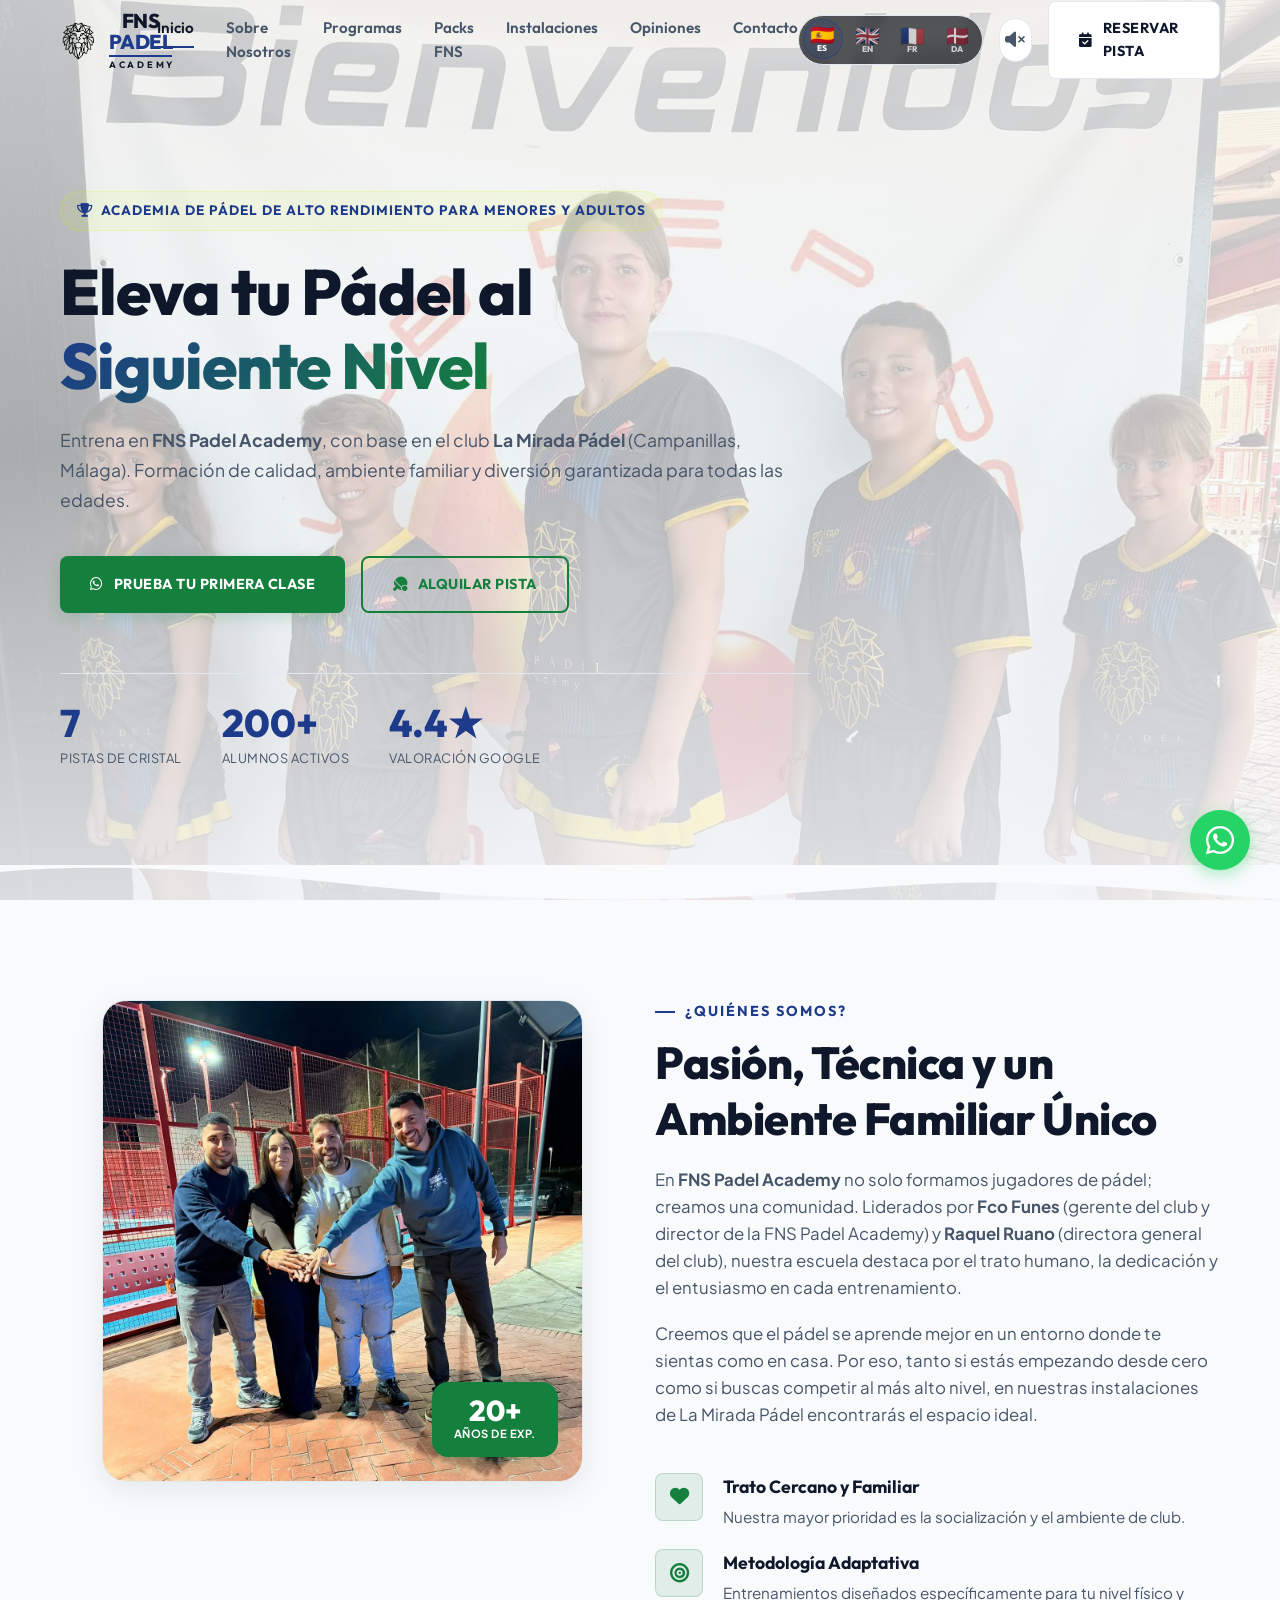
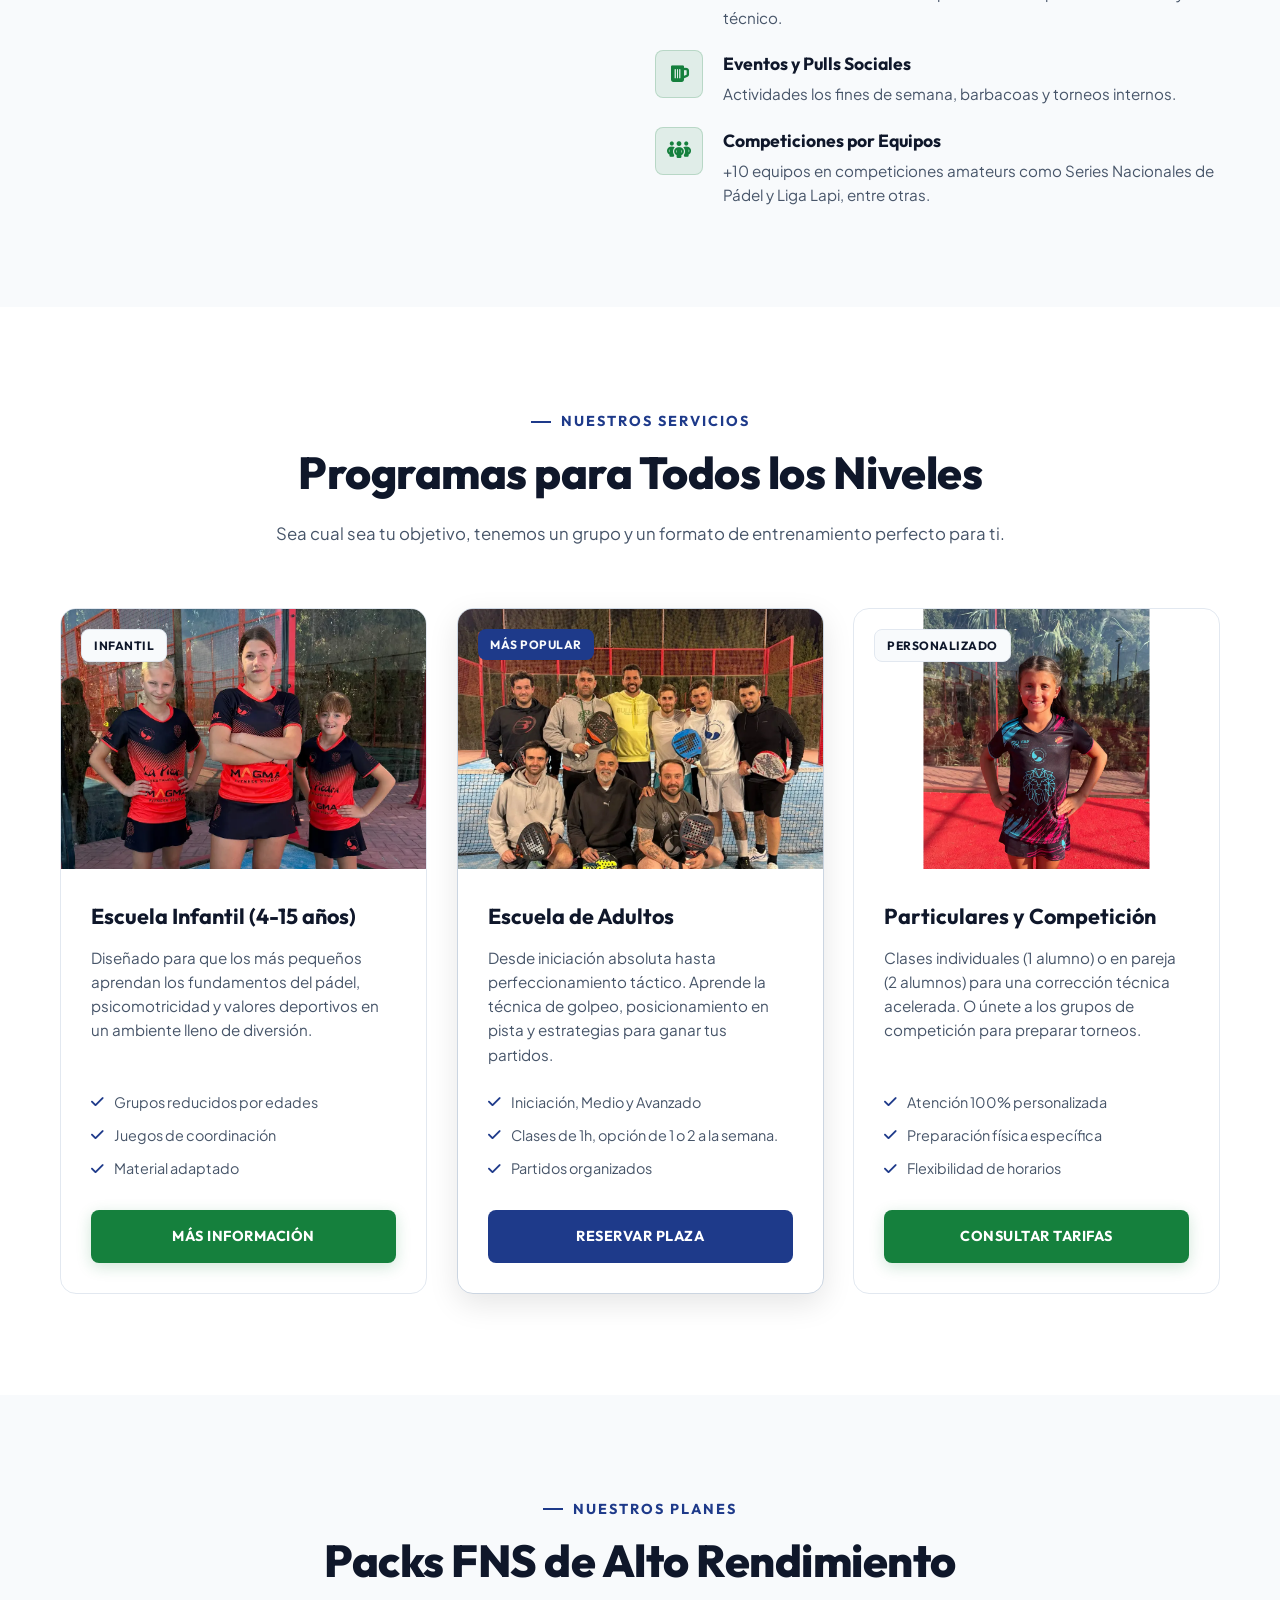
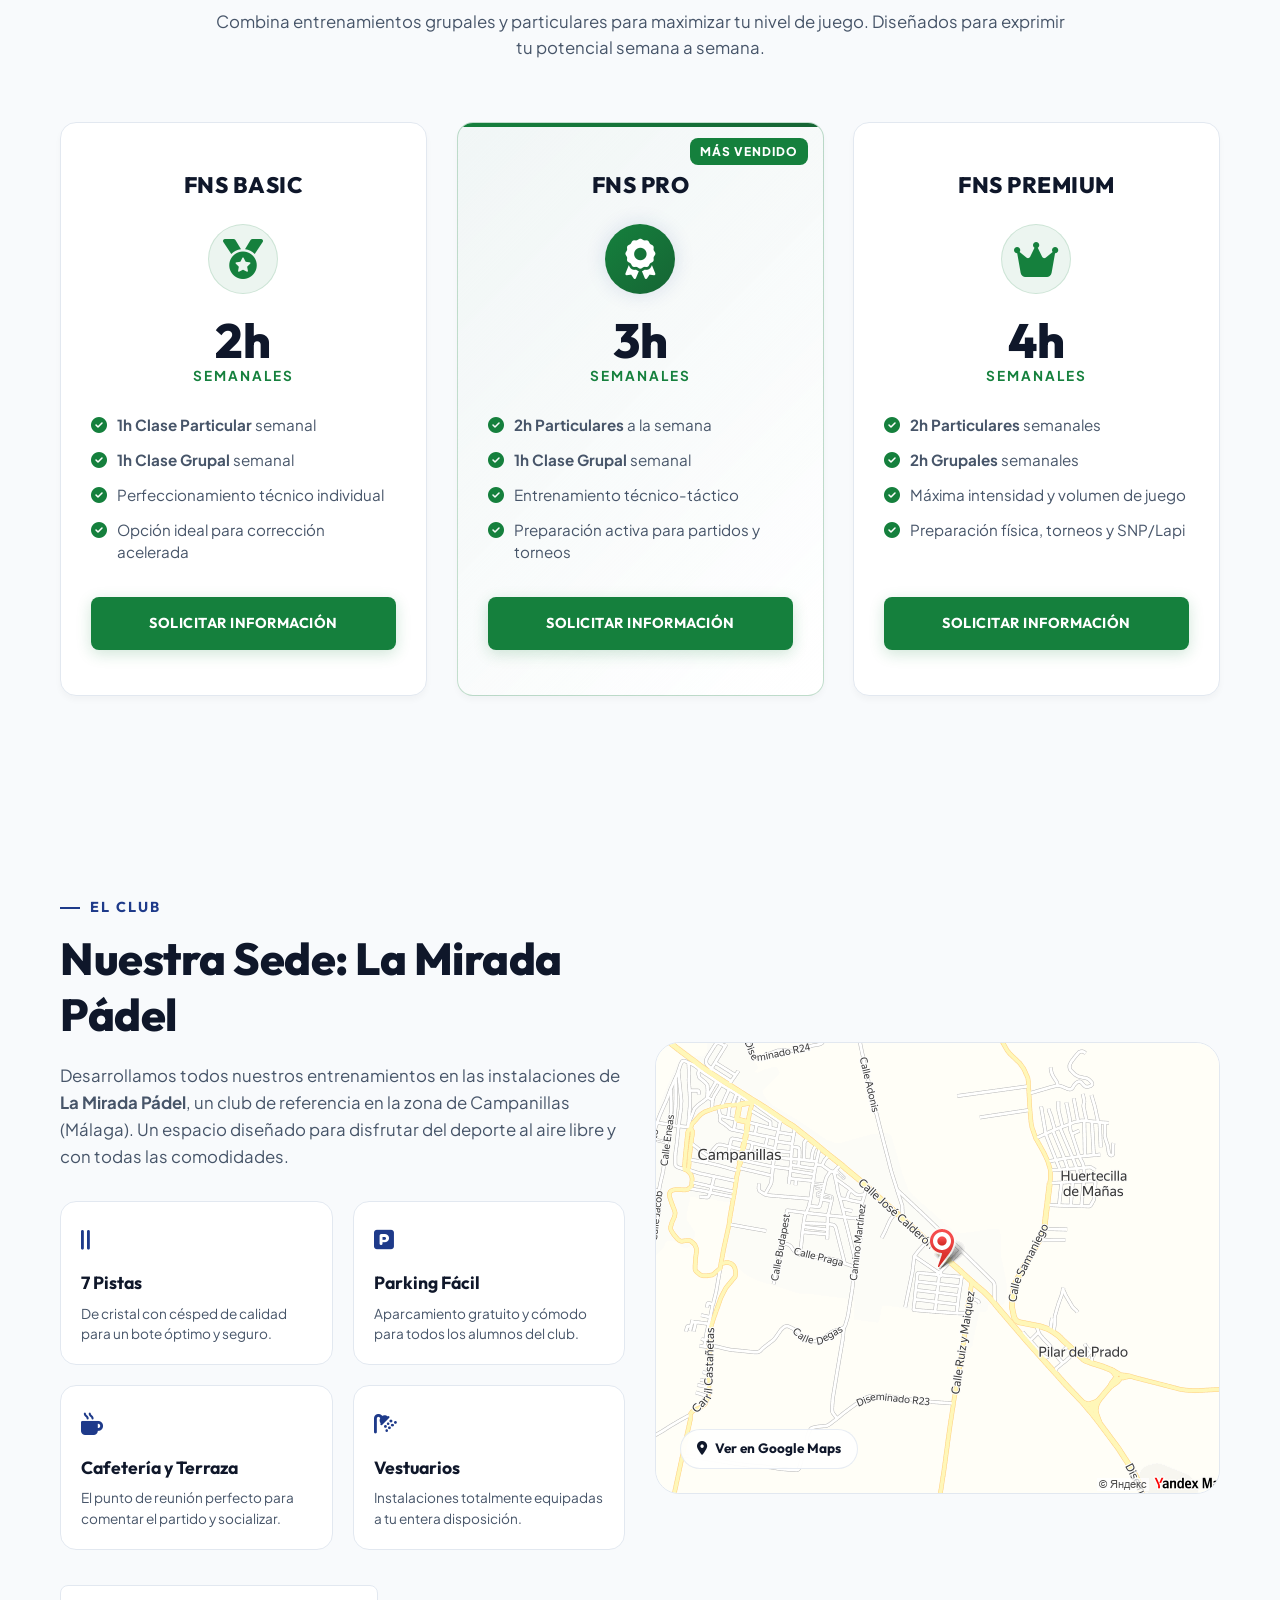
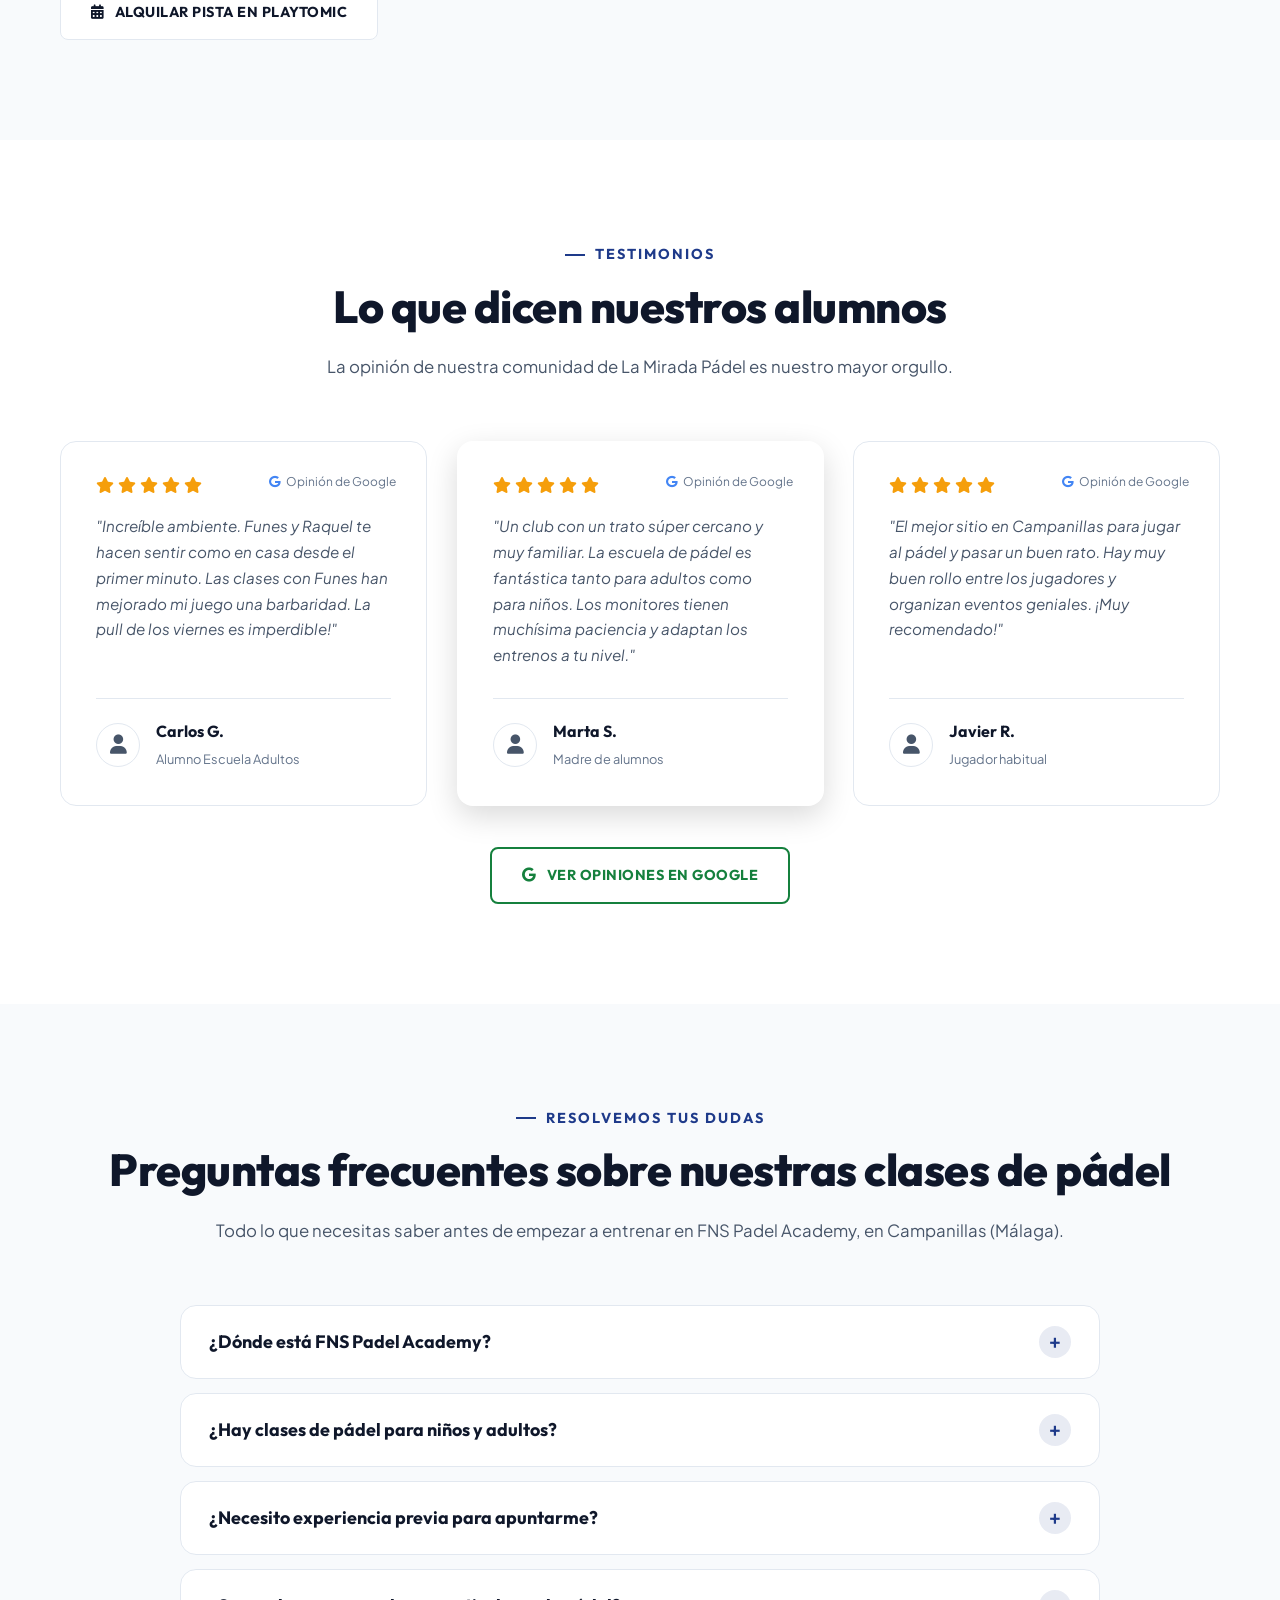
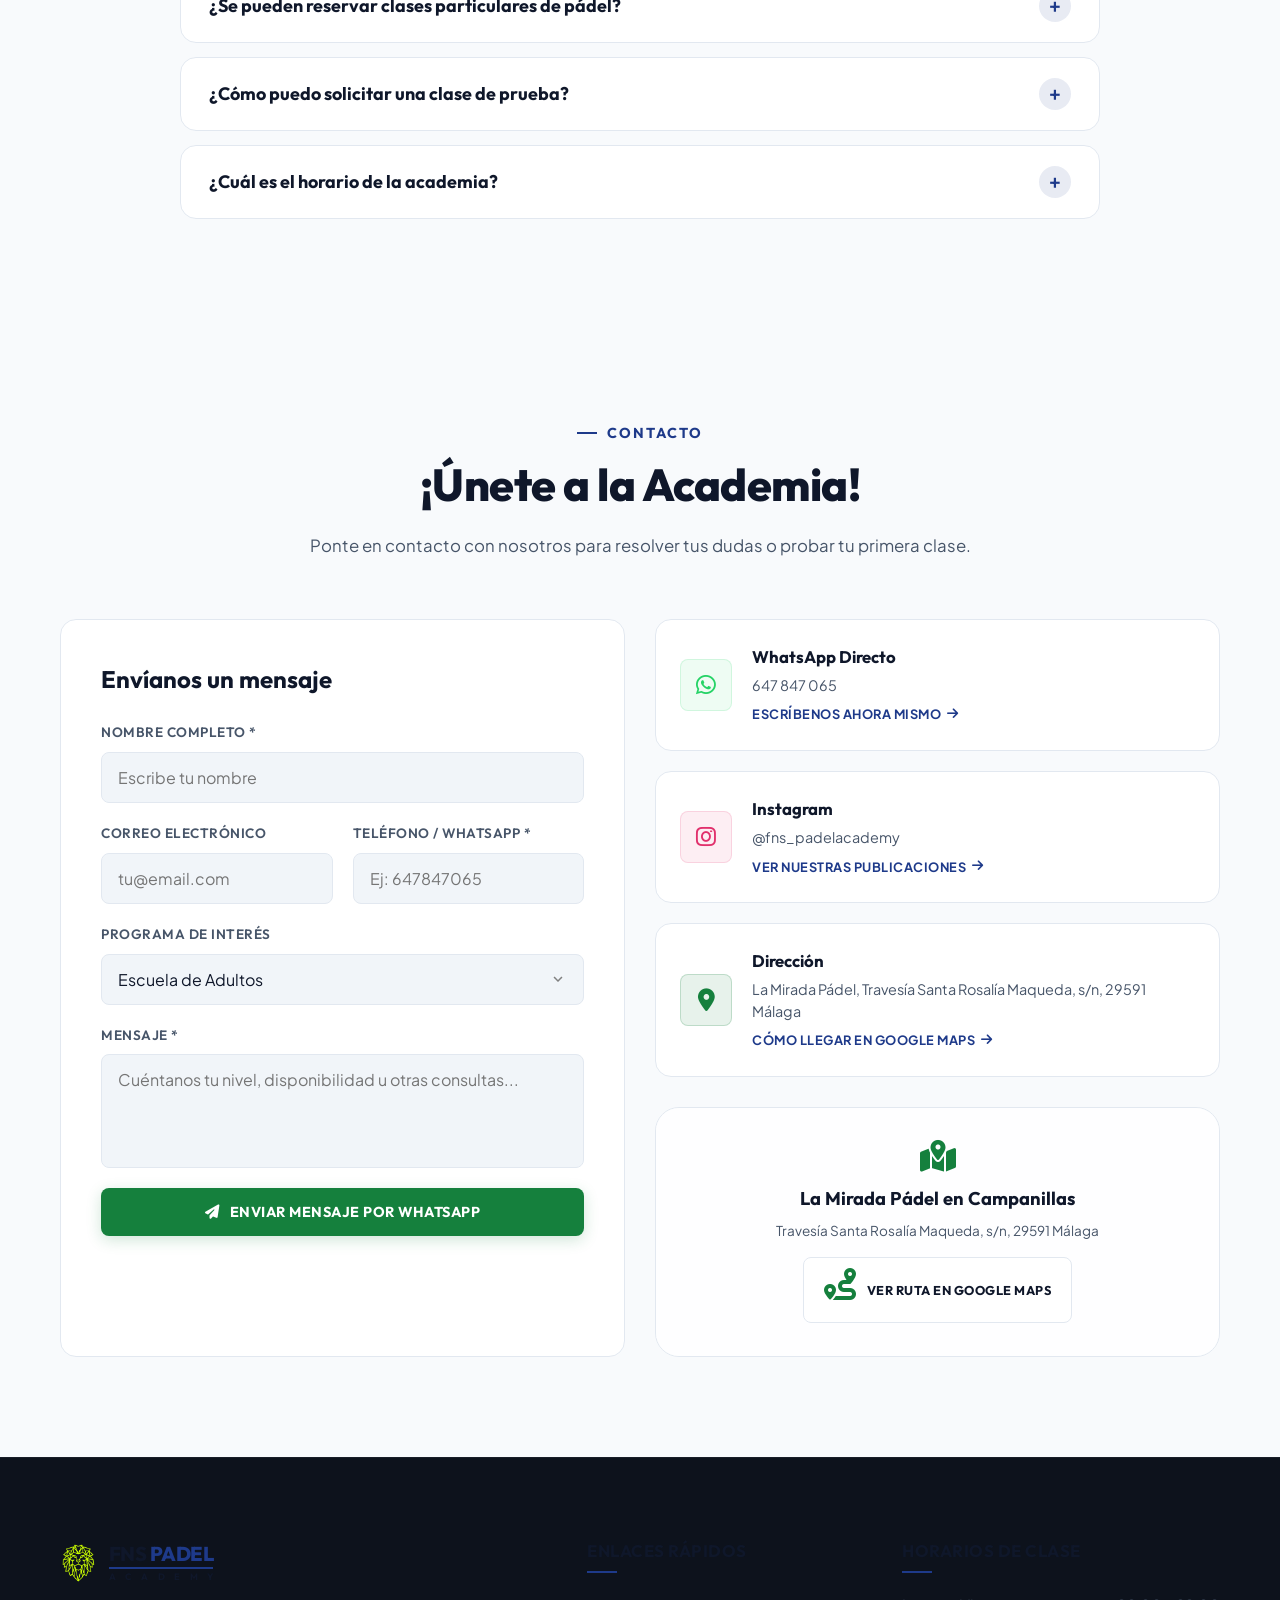
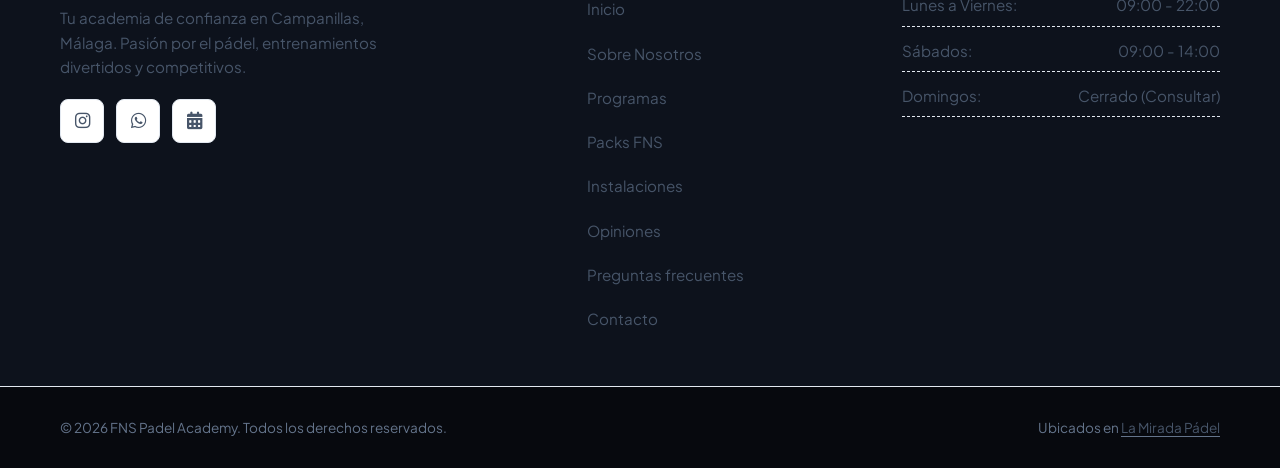
==== commit 97697573: "Añade la versión en danés" ====
--- a/index.html
+++ b/index.html
@@ -17,6 +17,7 @@
     <link rel="alternate" hreflang="es" href="https://adrianer1985.github.io/fns-padel-academy/?lang=es">
     <link rel="alternate" hreflang="en" href="https://adrianer1985.github.io/fns-padel-academy/?lang=en">
     <link rel="alternate" hreflang="fr" href="https://adrianer1985.github.io/fns-padel-academy/?lang=fr">
+    <link rel="alternate" hreflang="da" href="https://adrianer1985.github.io/fns-padel-academy/?lang=da">
     <link rel="alternate" hreflang="x-default" href="https://adrianer1985.github.io/fns-padel-academy/">
     
     <!-- Open Graph / Facebook / Instagram -->
@@ -244,7 +245,7 @@
     <!-- FontAwesome for Icons -->
     <link rel="stylesheet" href="https://cdnjs.cloudflare.com/ajax/libs/font-awesome/6.4.0/css/all.min.css">
     
-    <link rel="stylesheet" href="style.css?v=2">
+    <link rel="stylesheet" href="style.css?v=3">
 </head>
 <body>
 
@@ -276,6 +277,7 @@
                     <a href="?lang=es" class="language-link" data-language="es" lang="es" hreflang="es" aria-label="Ver la web en español" title="Español"><span aria-hidden="true">🇪🇸</span><small>ES</small></a>
                     <a href="?lang=en" class="language-link" data-language="en" lang="en" hreflang="en" aria-label="View the website in English" title="English"><span aria-hidden="true">🇬🇧</span><small>EN</small></a>
                     <a href="?lang=fr" class="language-link" data-language="fr" lang="fr" hreflang="fr" aria-label="Voir le site en français" title="Français"><span aria-hidden="true">🇫🇷</span><small>FR</small></a>
+                    <a href="?lang=da" class="language-link" data-language="da" lang="da" hreflang="da" aria-label="Se hjemmesiden på dansk" title="Dansk"><span aria-hidden="true">🇩🇰</span><small>DA</small></a>
                 </div>
                 <button class="btn-music" id="music-toggle" aria-label="Activar música motivadora" title="Música motivadora 🎵">
                     <i class="fa-solid fa-volume-xmark"></i>
@@ -937,7 +939,7 @@
         </div>
     </div>
 
-    <script src="i18n.js?v=2"></script>
-    <script src="app.js?v=2"></script>
+    <script src="i18n.js?v=3"></script>
+    <script src="app.js?v=3"></script>
 </body>
 </html>
--- a/style.css
+++ b/style.css
@@ -619,6 +619,33 @@
     }
 }
 
+@media (min-width: 992px) and (max-width: 1199px) {
+    .header-container > .logo-container .logo-brand,
+    .header-btn,
+    .btn-music {
+        display: none;
+    }
+
+    .nav-list {
+        gap: 15px;
+    }
+
+    .nav-link {
+        font-size: 0.82rem;
+    }
+
+    .header-actions {
+        gap: 8px;
+    }
+
+    .language-link {
+        min-width: 32px;
+        width: 32px;
+        height: 36px;
+        font-size: 1rem;
+    }
+}
+
 /* Mobile Menu Active State */
 @media (max-width: 991px) {
     .nav {
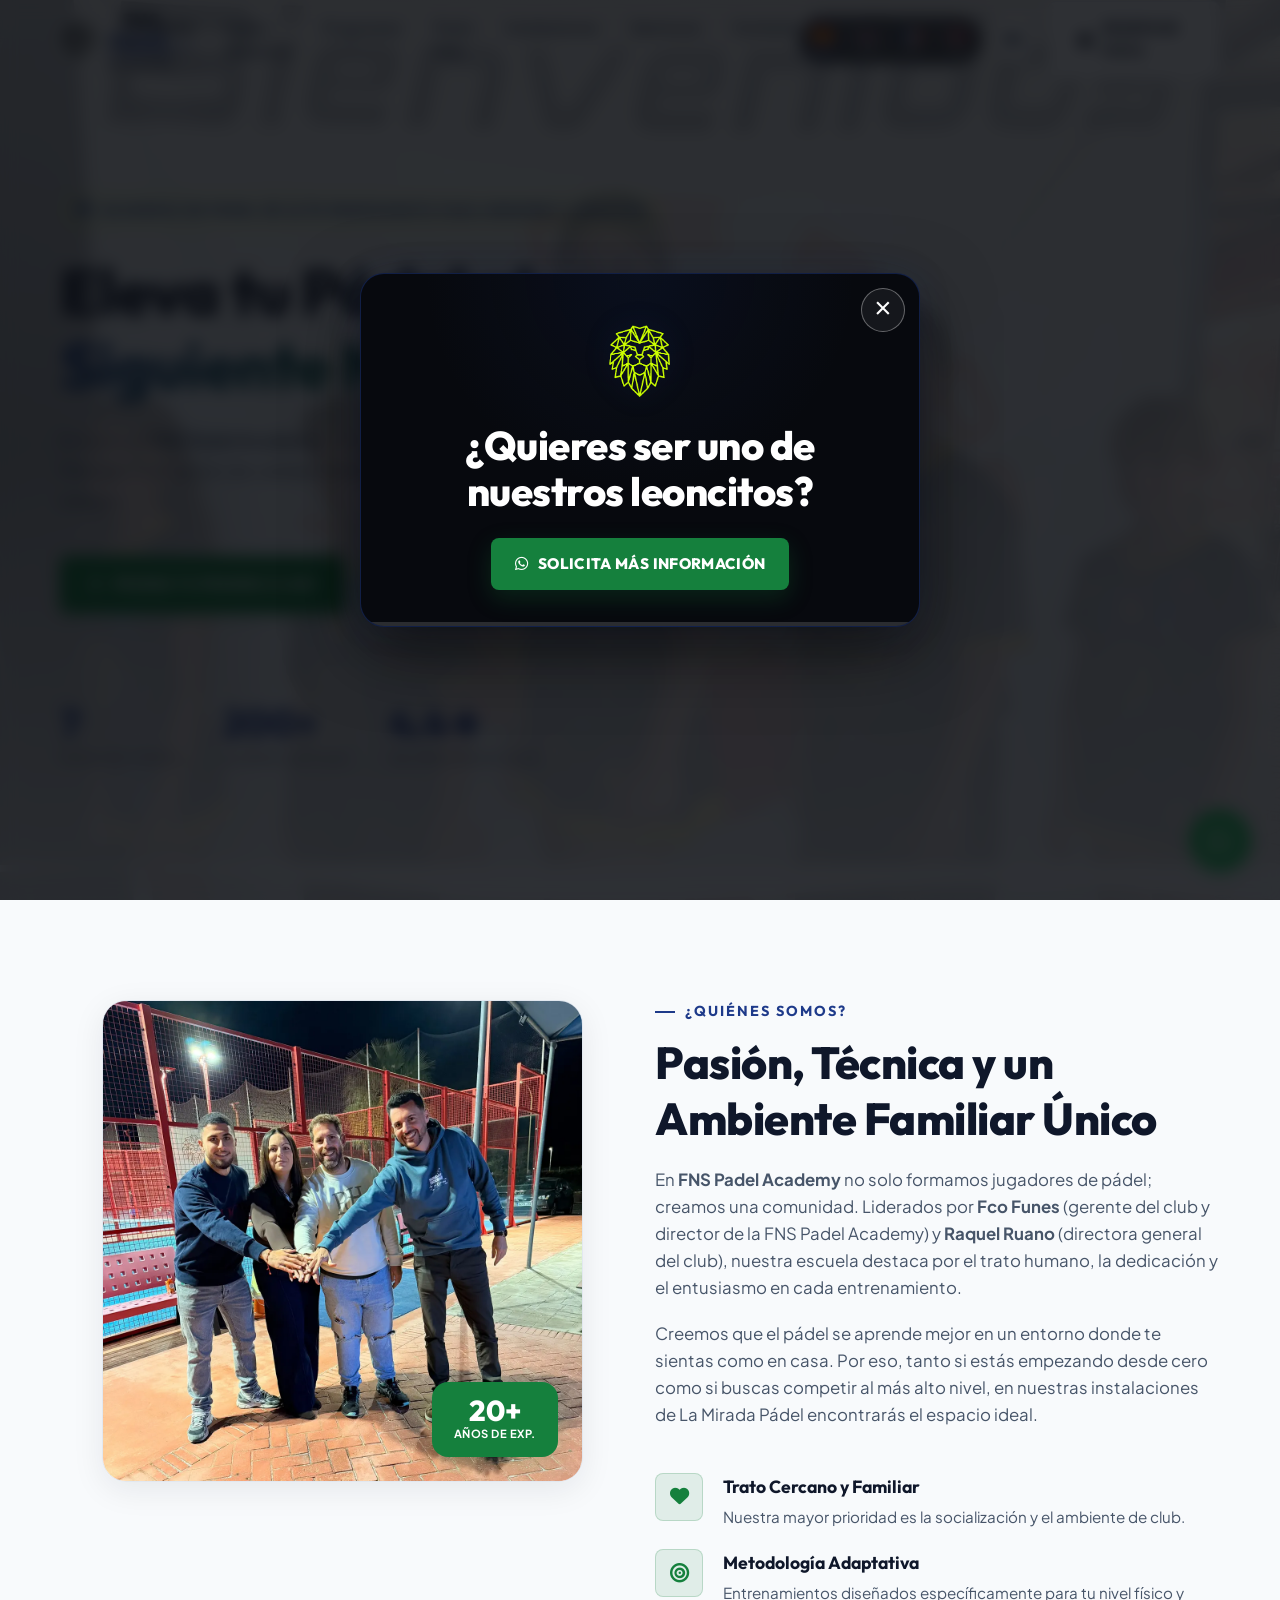
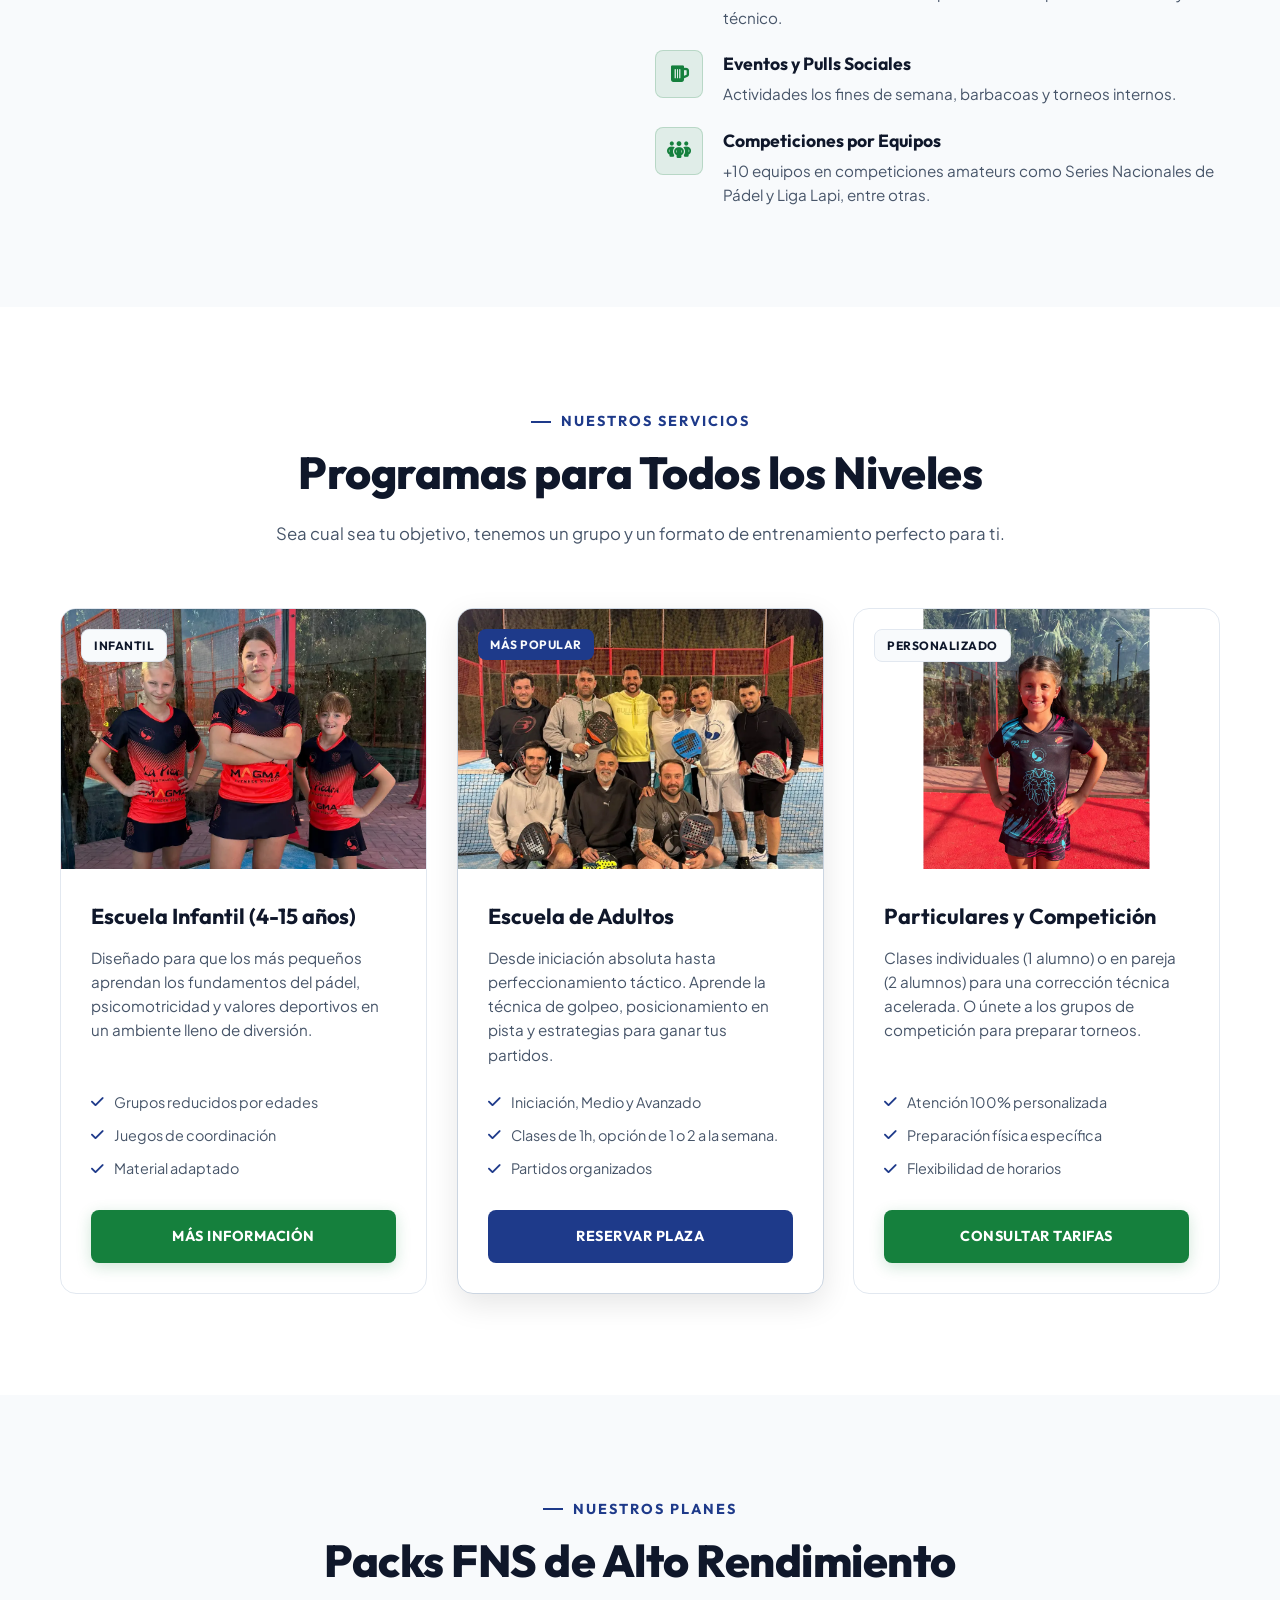
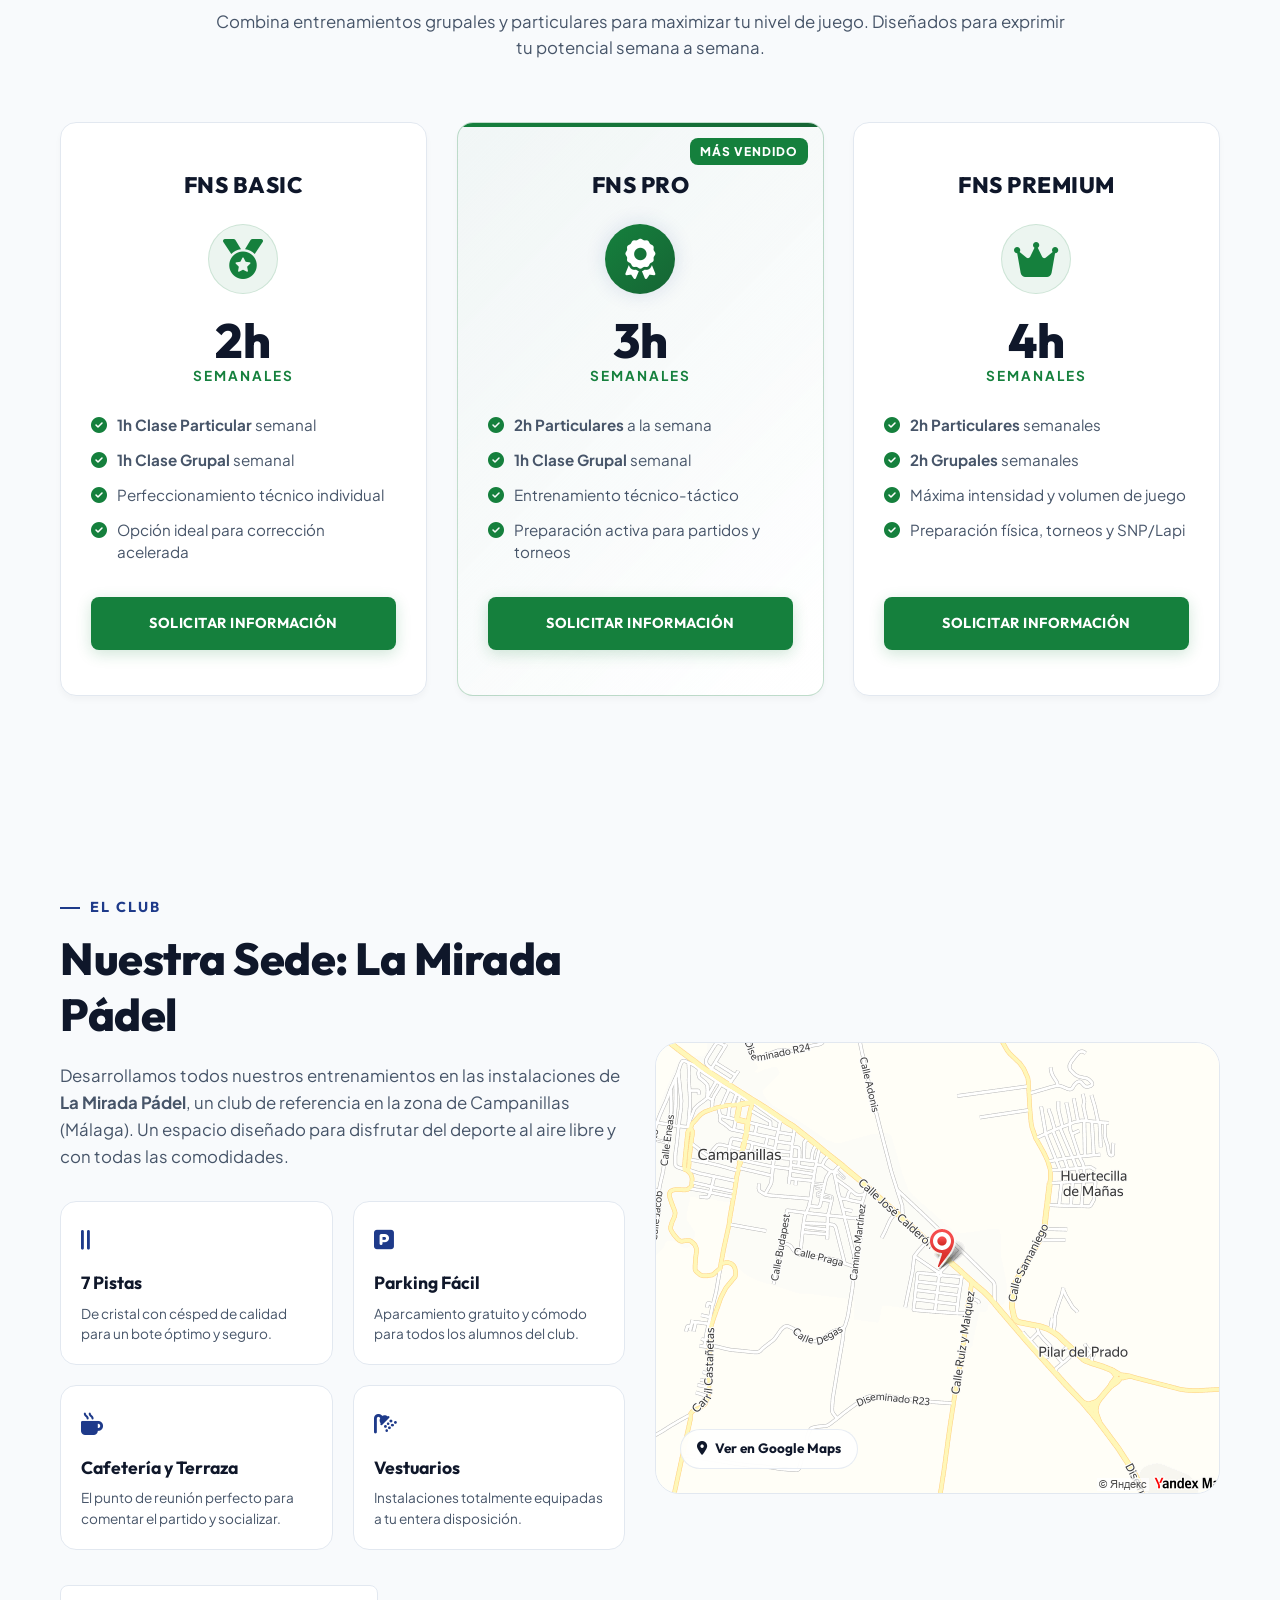
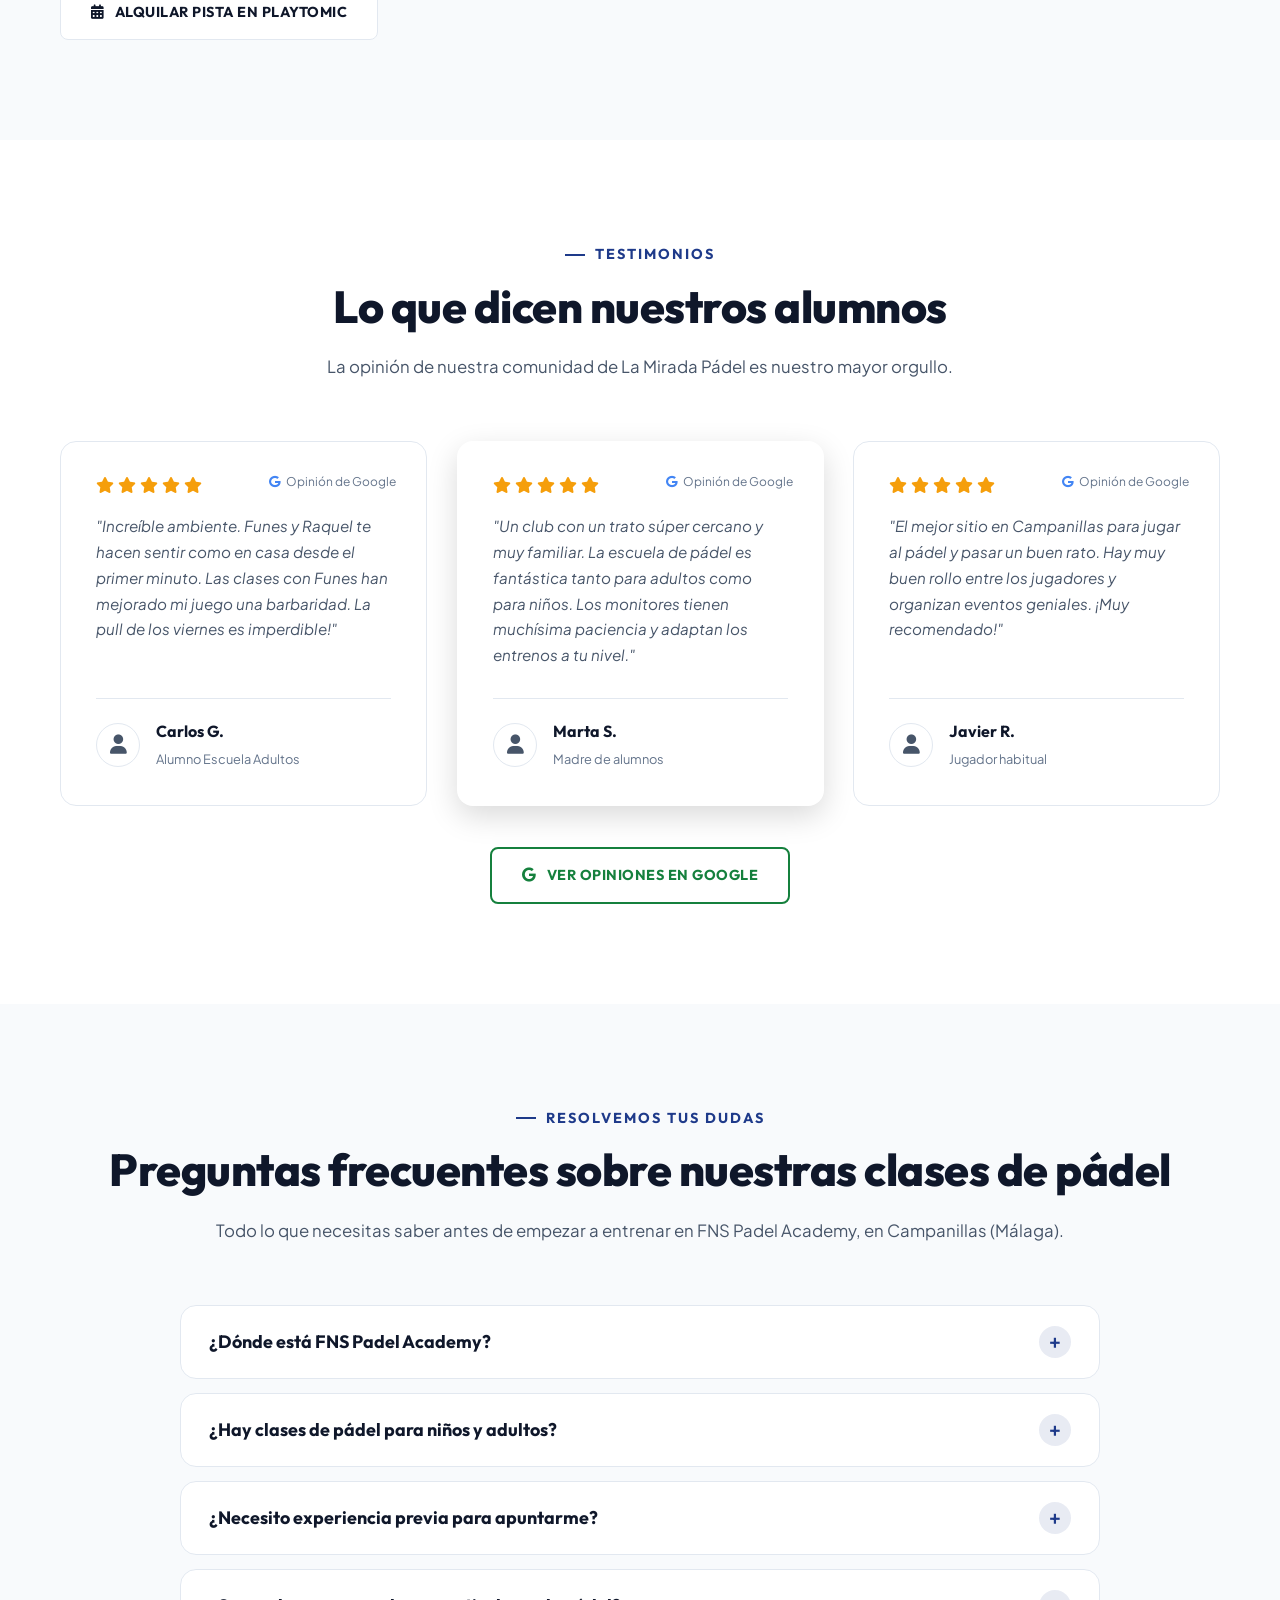
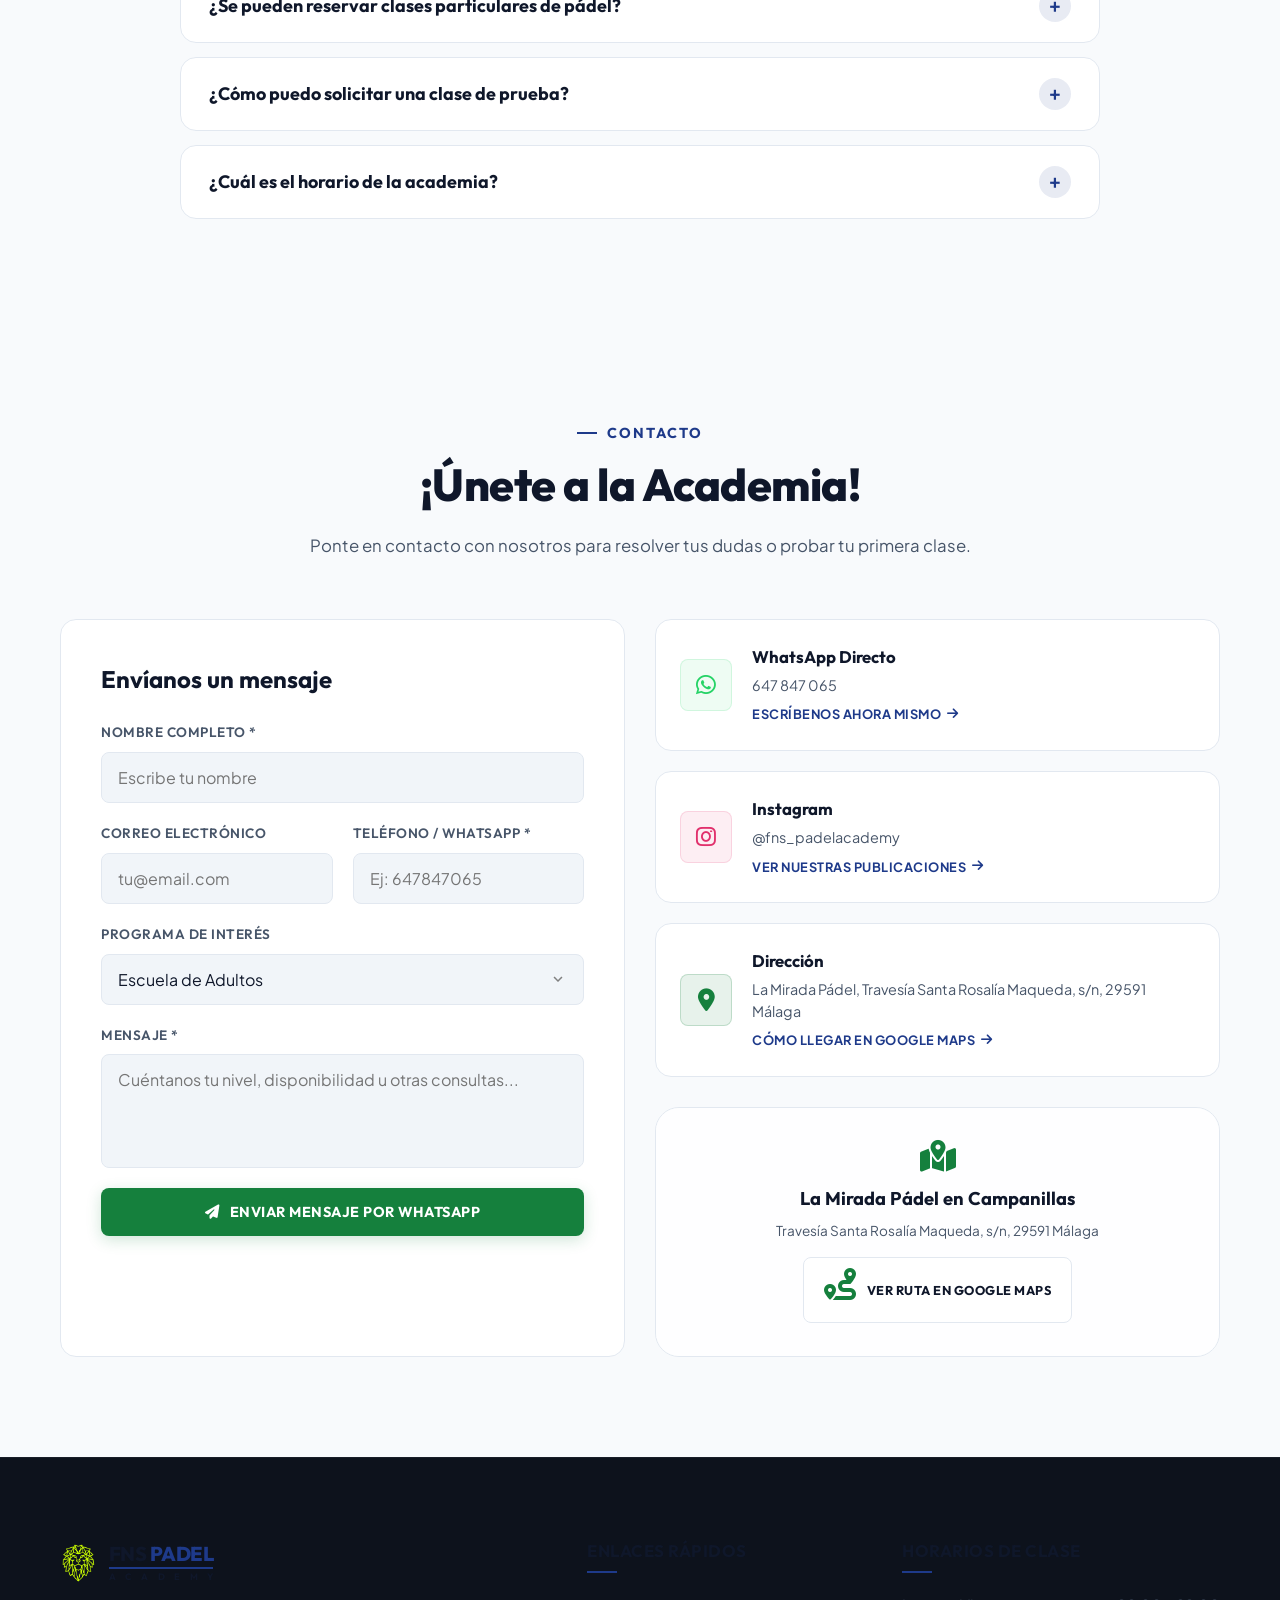
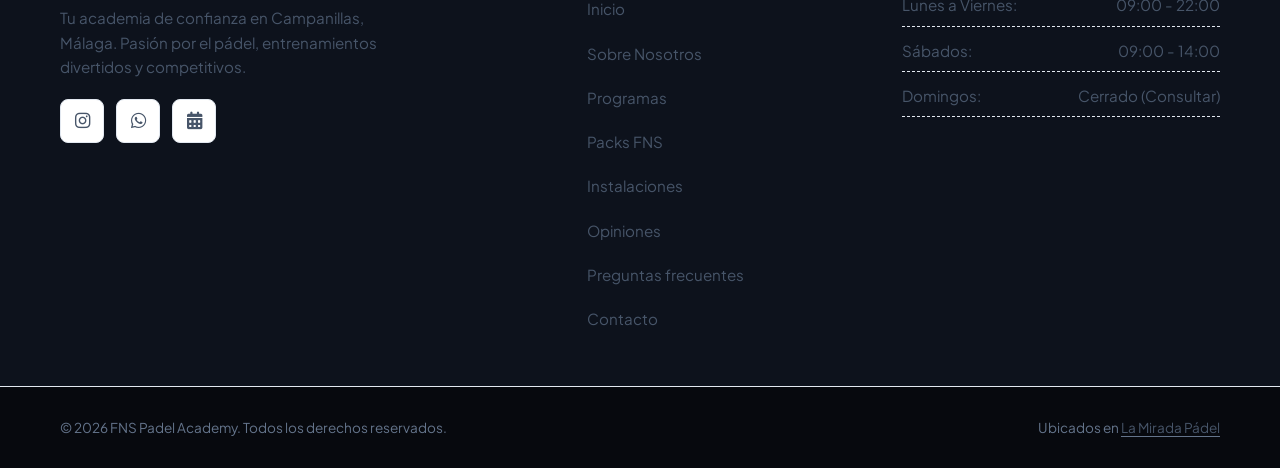
==== commit e8a17c79: "Añade el león como favicon y logotipo de Google" ====
--- a/index.html
+++ b/index.html
@@ -4,7 +4,11 @@
     <meta charset="UTF-8">
     <meta name="viewport" content="width=device-width, initial-scale=1.0">
     <title>FNS Padel Academy | Clases de Pádel en Campanillas, Málaga</title>
-    <link rel="icon" type="image/png" href="assets/favicon.png">
+    <link rel="icon" href="/favicon.ico" sizes="any">
+    <link rel="icon" type="image/png" sizes="48x48" href="/assets/favicon-48.png">
+    <link rel="icon" type="image/png" sizes="96x96" href="/assets/favicon-96.png">
+    <link rel="apple-touch-icon" sizes="180x180" href="/assets/apple-touch-icon.png">
+    <link rel="manifest" href="/site.webmanifest">
     
     <!-- SEO Meta Tags -->
     <meta name="description" content="Aprende y mejora tu juego en FNS Padel Academy, ubicada en el club La Mirada Pádel (Campanillas, Málaga). Clases de pádel para adultos, niños y competición con Funes y Raquel.">
@@ -12,21 +16,20 @@
     <meta name="author" content="FNS Padel Academy">
     <meta name="robots" content="index, follow, max-image-preview:large">
     <meta name="theme-color" content="#07090e">
-    <!-- URL temporal hasta conectar el futuro dominio fnspadelacademy.com -->
-    <link rel="canonical" href="https://adrianer1985.github.io/fns-padel-academy/">
-    <link rel="alternate" hreflang="es" href="https://adrianer1985.github.io/fns-padel-academy/?lang=es">
-    <link rel="alternate" hreflang="en" href="https://adrianer1985.github.io/fns-padel-academy/?lang=en">
-    <link rel="alternate" hreflang="fr" href="https://adrianer1985.github.io/fns-padel-academy/?lang=fr">
-    <link rel="alternate" hreflang="da" href="https://adrianer1985.github.io/fns-padel-academy/?lang=da">
-    <link rel="alternate" hreflang="x-default" href="https://adrianer1985.github.io/fns-padel-academy/">
+    <link rel="canonical" href="https://fnspadelacademy.com/">
+    <link rel="alternate" hreflang="es" href="https://fnspadelacademy.com/?lang=es">
+    <link rel="alternate" hreflang="en" href="https://fnspadelacademy.com/?lang=en">
+    <link rel="alternate" hreflang="fr" href="https://fnspadelacademy.com/?lang=fr">
+    <link rel="alternate" hreflang="da" href="https://fnspadelacademy.com/?lang=da">
+    <link rel="alternate" hreflang="x-default" href="https://fnspadelacademy.com/">
     
     <!-- Open Graph / Facebook / Instagram -->
     <meta property="og:type" content="website">
-    <meta property="og:url" content="https://adrianer1985.github.io/fns-padel-academy/">
+    <meta property="og:url" content="https://fnspadelacademy.com/">
     <meta property="og:site_name" content="FNS Padel Academy">
     <meta property="og:title" content="FNS Padel Academy | Escuela de Pádel en Málaga">
     <meta property="og:description" content="Entrena con profesionales en un ambiente familiar único. Escuela de adultos, infantil y competición en La Mirada Pádel.">
-    <meta property="og:image" content="https://adrianer1985.github.io/fns-padel-academy/assets/fns-padel-academy-social.jpg">
+    <meta property="og:image" content="https://fnspadelacademy.com/assets/fns-padel-academy-social.jpg">
     <meta property="og:image:width" content="1200">
     <meta property="og:image:height" content="630">
     <meta property="og:image:alt" content="Alumnos entrenando en FNS Padel Academy, Campanillas, Málaga">
@@ -34,10 +37,10 @@
     
     <!-- Twitter Card -->
     <meta name="twitter:card" content="summary_large_image">
-    <meta name="twitter:url" content="https://adrianer1985.github.io/fns-padel-academy/">
+    <meta name="twitter:url" content="https://fnspadelacademy.com/">
     <meta name="twitter:title" content="FNS Padel Academy | Escuela de Pádel en Málaga">
     <meta name="twitter:description" content="Aprende y mejora tu juego en FNS Padel Academy. Clases de pádel para todas las edades y niveles en Campanillas.">
-    <meta name="twitter:image" content="https://adrianer1985.github.io/fns-padel-academy/assets/fns-padel-academy-social.jpg">
+    <meta name="twitter:image" content="https://fnspadelacademy.com/assets/fns-padel-academy-social.jpg">
     <meta name="twitter:image:alt" content="Alumnos entrenando en FNS Padel Academy, Campanillas, Málaga">
     
     <!-- JSON-LD Structured Data (website, local business and services) -->
@@ -47,41 +50,46 @@
       "@graph": [
         {
           "@type": "WebSite",
-          "@id": "https://adrianer1985.github.io/fns-padel-academy/#website",
-          "url": "https://adrianer1985.github.io/fns-padel-academy/",
+          "@id": "https://fnspadelacademy.com/#website",
+          "url": "https://fnspadelacademy.com/",
           "name": "FNS Padel Academy",
           "inLanguage": "es-ES",
           "publisher": {
-            "@id": "https://adrianer1985.github.io/fns-padel-academy/#academy"
+            "@id": "https://fnspadelacademy.com/#academy"
           }
         },
         {
           "@type": "WebPage",
-          "@id": "https://adrianer1985.github.io/fns-padel-academy/#webpage",
-          "url": "https://adrianer1985.github.io/fns-padel-academy/",
+          "@id": "https://fnspadelacademy.com/#webpage",
+          "url": "https://fnspadelacademy.com/",
           "name": "FNS Padel Academy | Clases de Pádel en Campanillas, Málaga",
           "description": "Academia de pádel para adultos, niños y competición en La Mirada Pádel, Campanillas, Málaga.",
           "isPartOf": {
-            "@id": "https://adrianer1985.github.io/fns-padel-academy/#website"
+            "@id": "https://fnspadelacademy.com/#website"
           },
           "about": {
-            "@id": "https://adrianer1985.github.io/fns-padel-academy/#academy"
+            "@id": "https://fnspadelacademy.com/#academy"
           },
           "inLanguage": "es-ES"
         },
         {
           "@type": "SportsActivityLocation",
-          "@id": "https://adrianer1985.github.io/fns-padel-academy/#academy",
+          "@id": "https://fnspadelacademy.com/#academy",
           "name": "FNS Padel Academy",
           "description": "Academia de pádel para adultos, niños y competición en La Mirada Pádel, Campanillas, Málaga.",
           "slogan": "Hoy entrenan, mañana compiten, siempre crecen",
           "image": [
-            "https://adrianer1985.github.io/fns-padel-academy/assets/fns-padel-academy-social.jpg",
-            "https://adrianer1985.github.io/fns-padel-academy/assets/equipo-fns.webp",
-            "https://adrianer1985.github.io/fns-padel-academy/assets/escuela-infantil.webp"
+            "https://fnspadelacademy.com/assets/fns-padel-academy-social.jpg",
+            "https://fnspadelacademy.com/assets/equipo-fns.webp",
+            "https://fnspadelacademy.com/assets/escuela-infantil.webp"
           ],
-          "logo": "https://adrianer1985.github.io/fns-padel-academy/assets/logo.png",
-          "url": "https://adrianer1985.github.io/fns-padel-academy/",
+          "logo": {
+            "@type": "ImageObject",
+            "url": "https://fnspadelacademy.com/assets/logo-square-512.png",
+            "width": 512,
+            "height": 512
+          },
+          "url": "https://fnspadelacademy.com/",
           "telephone": "+34647847065",
           "priceRange": "$$",
           "address": {
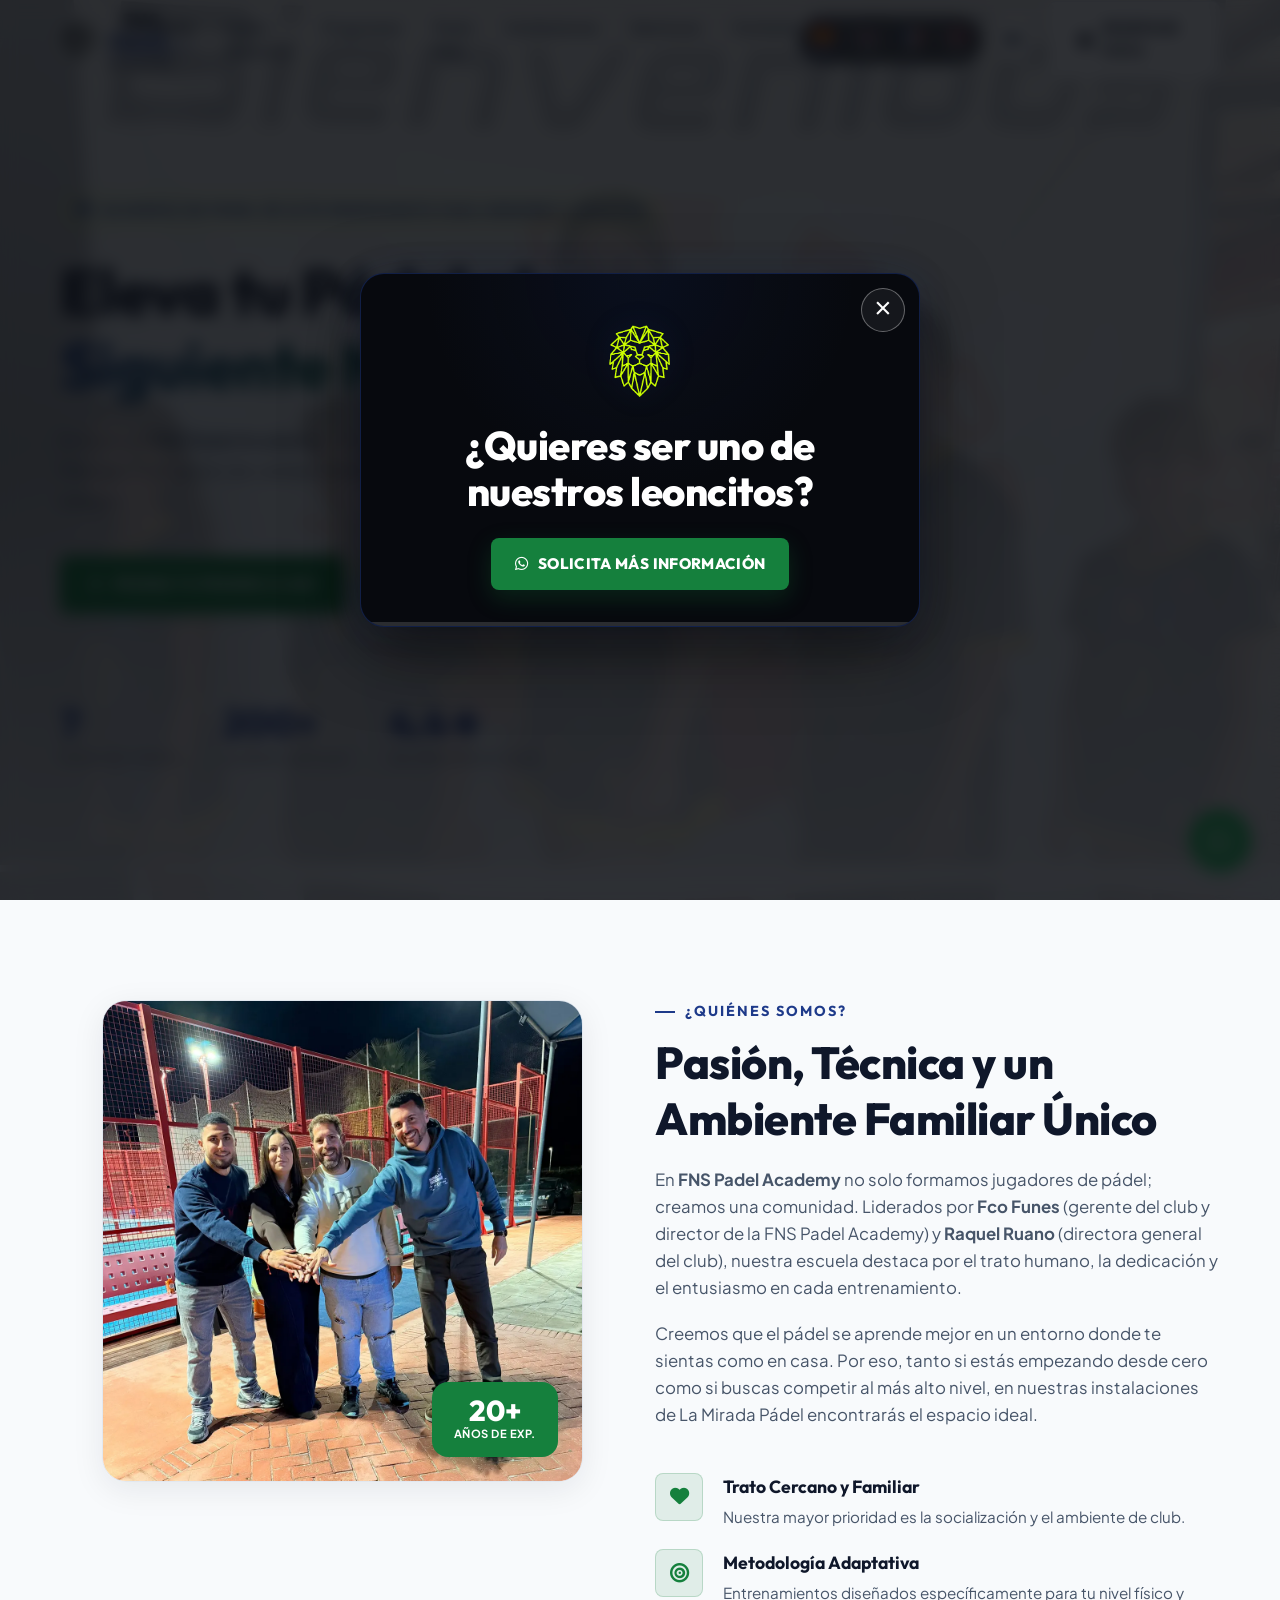
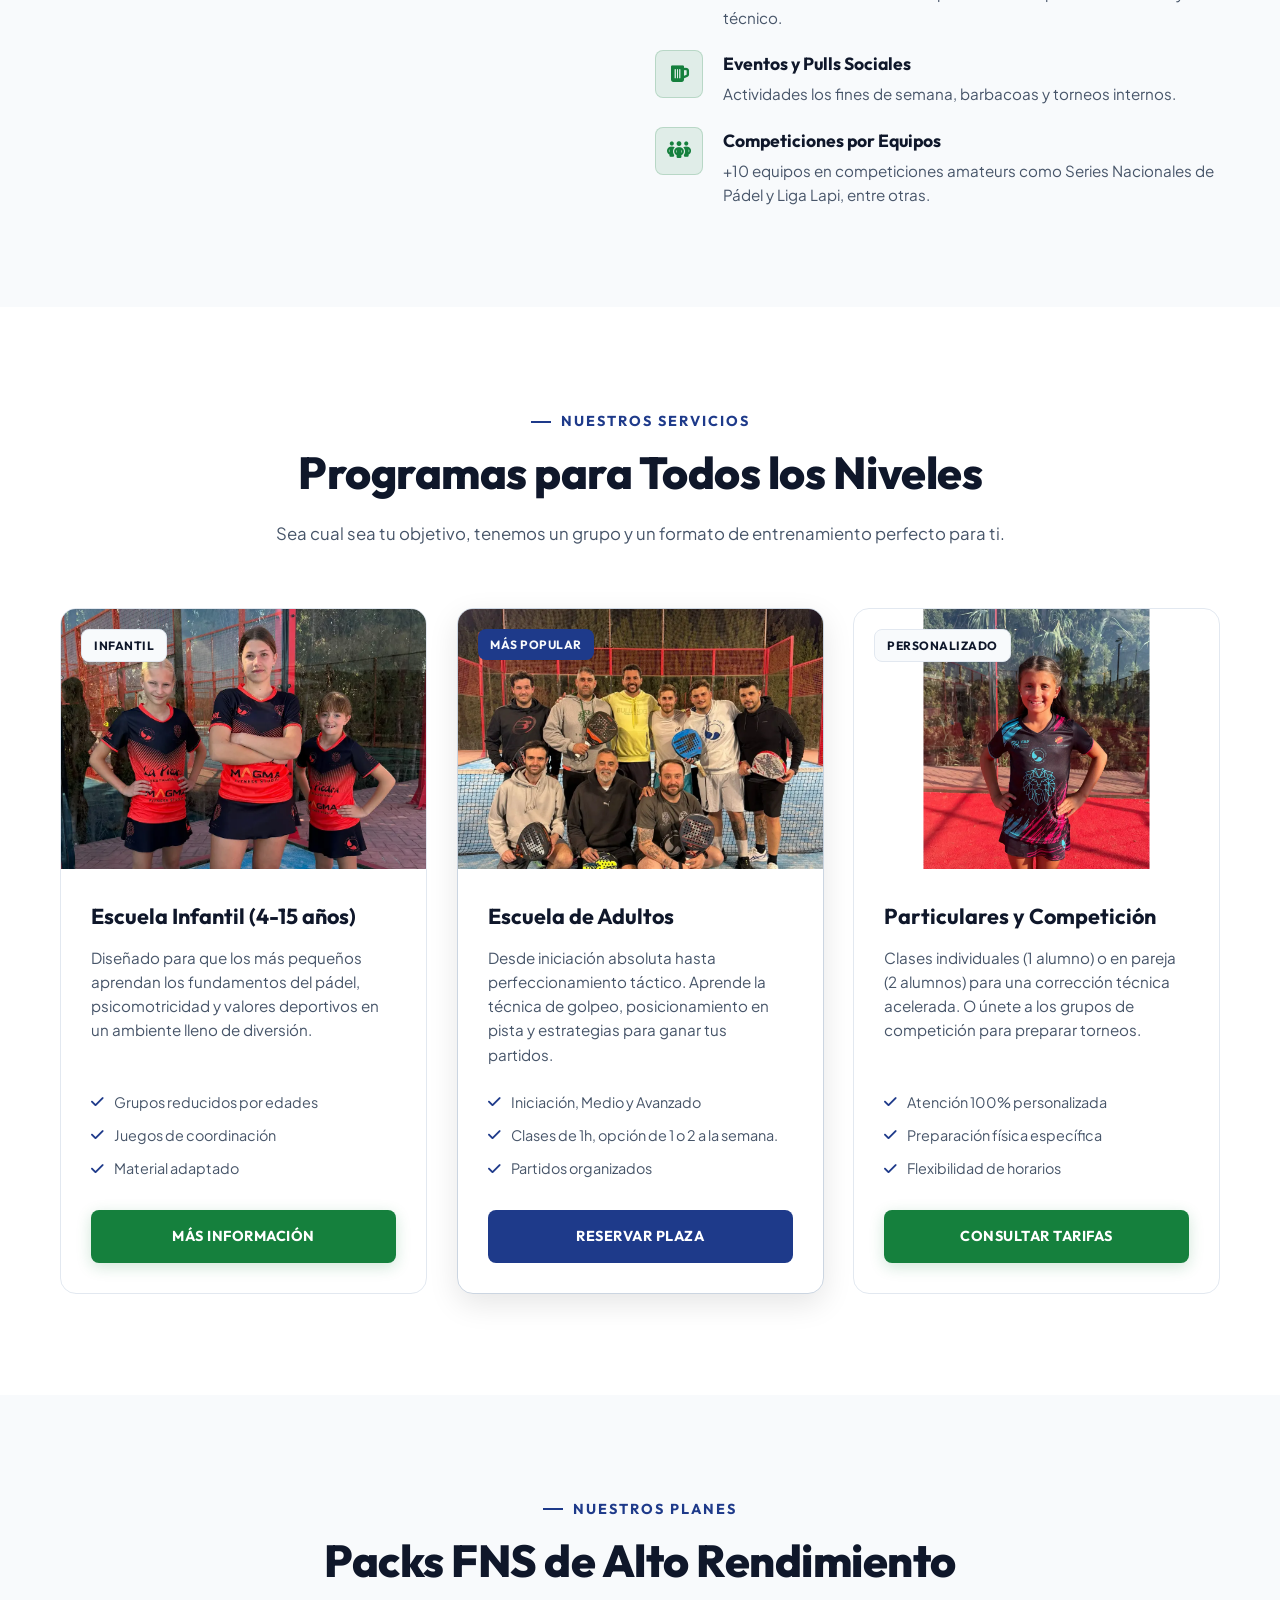
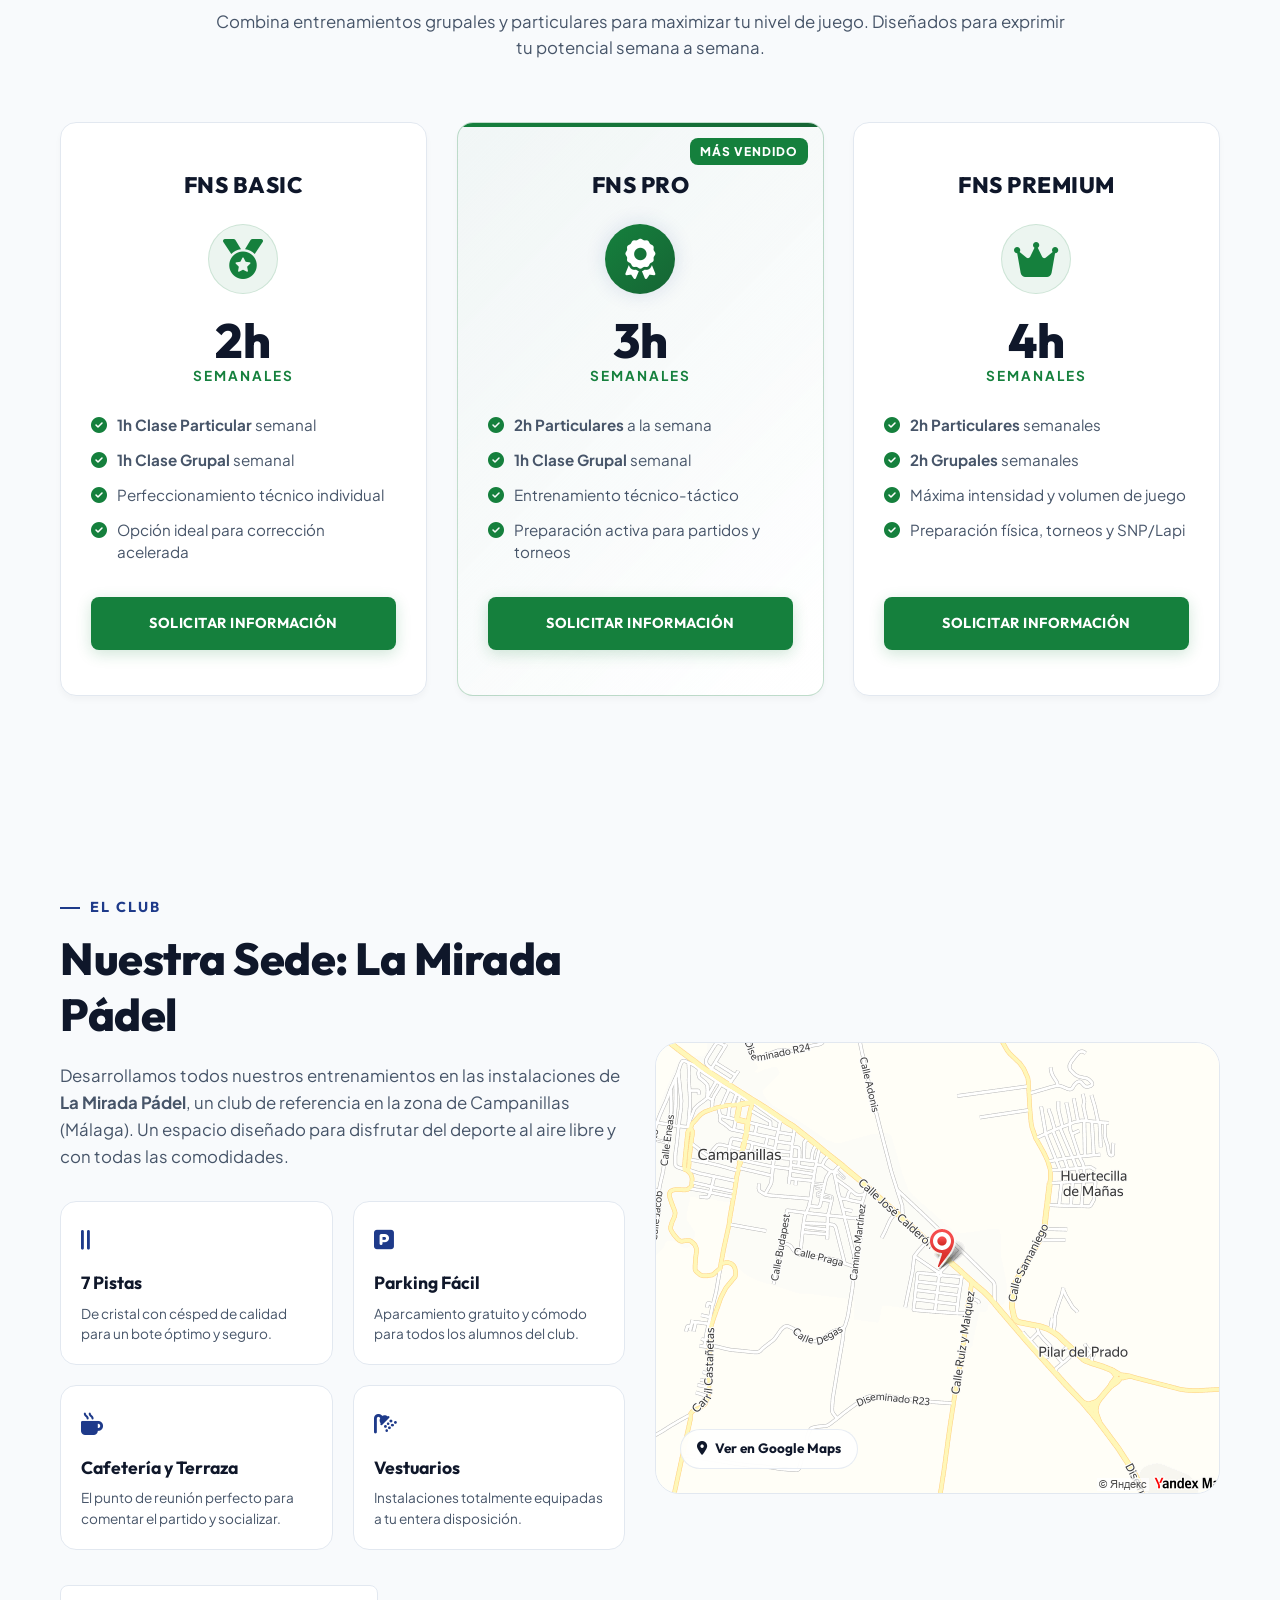
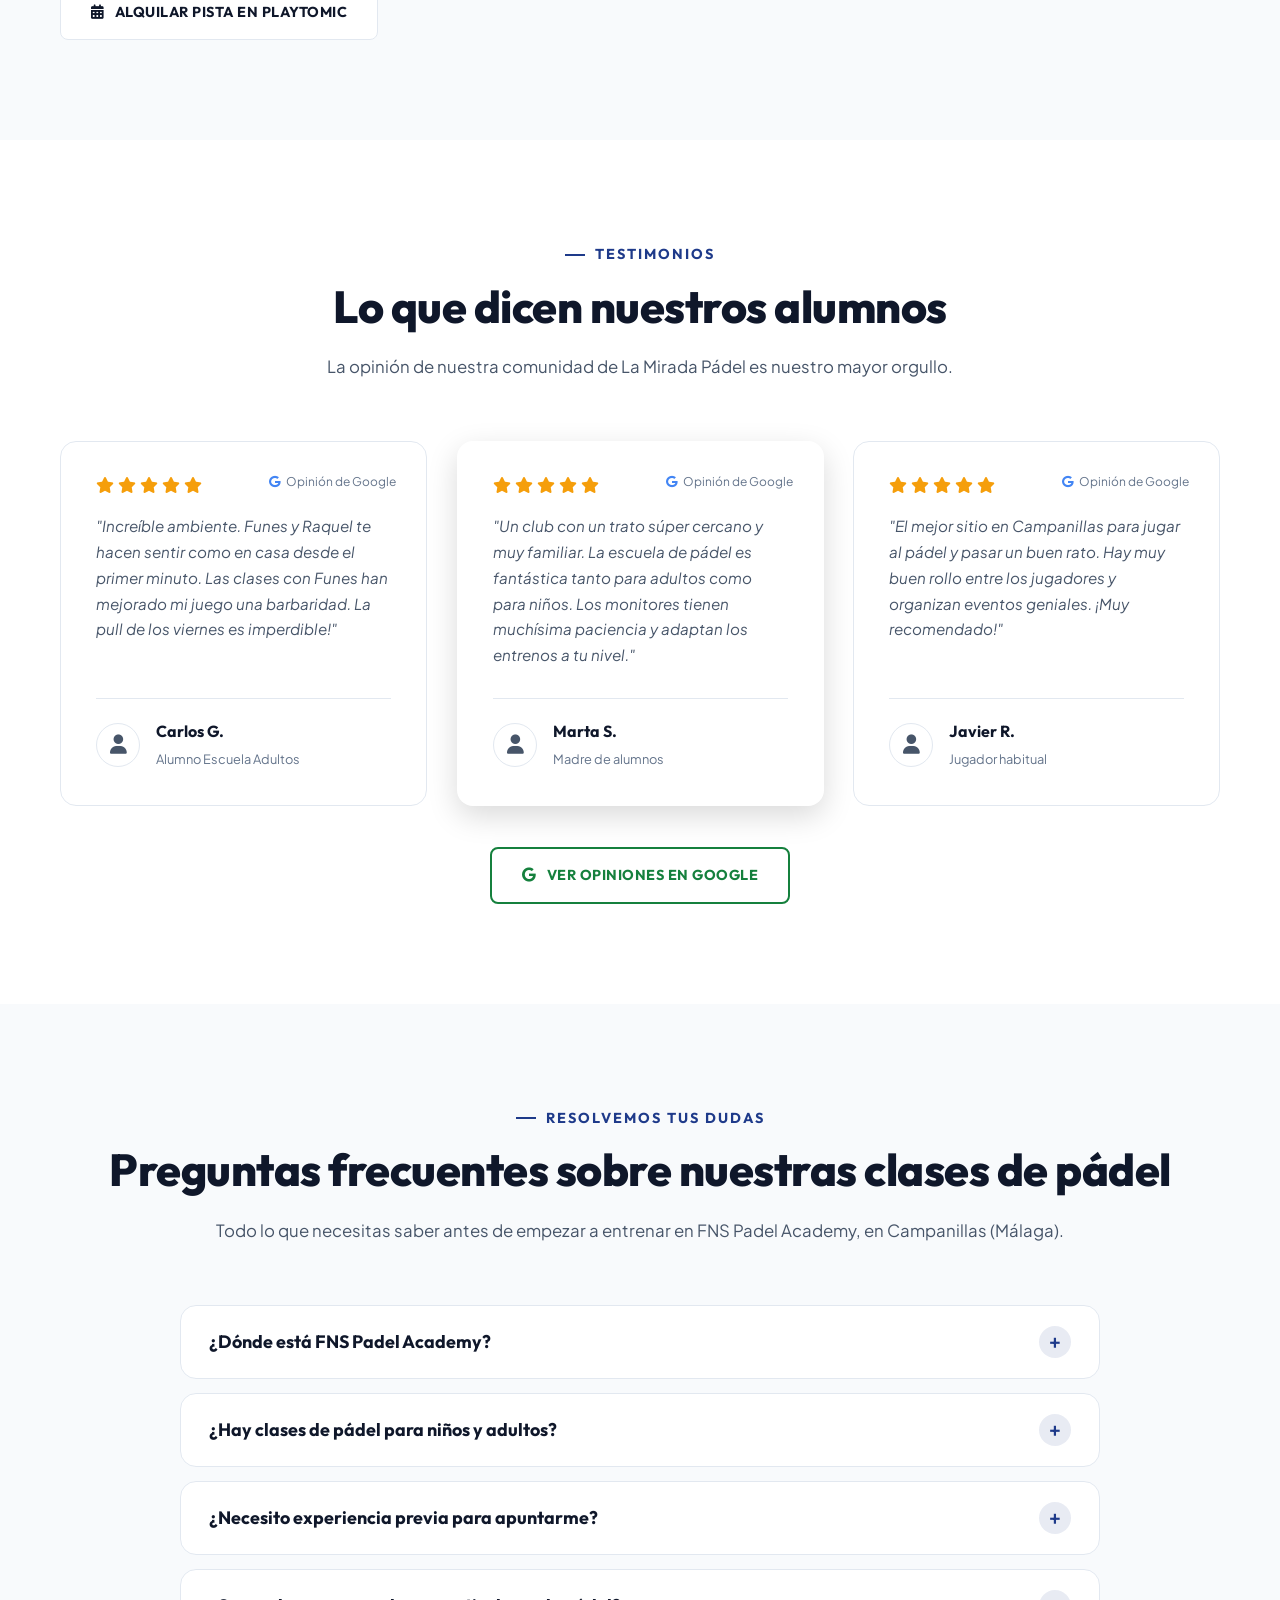
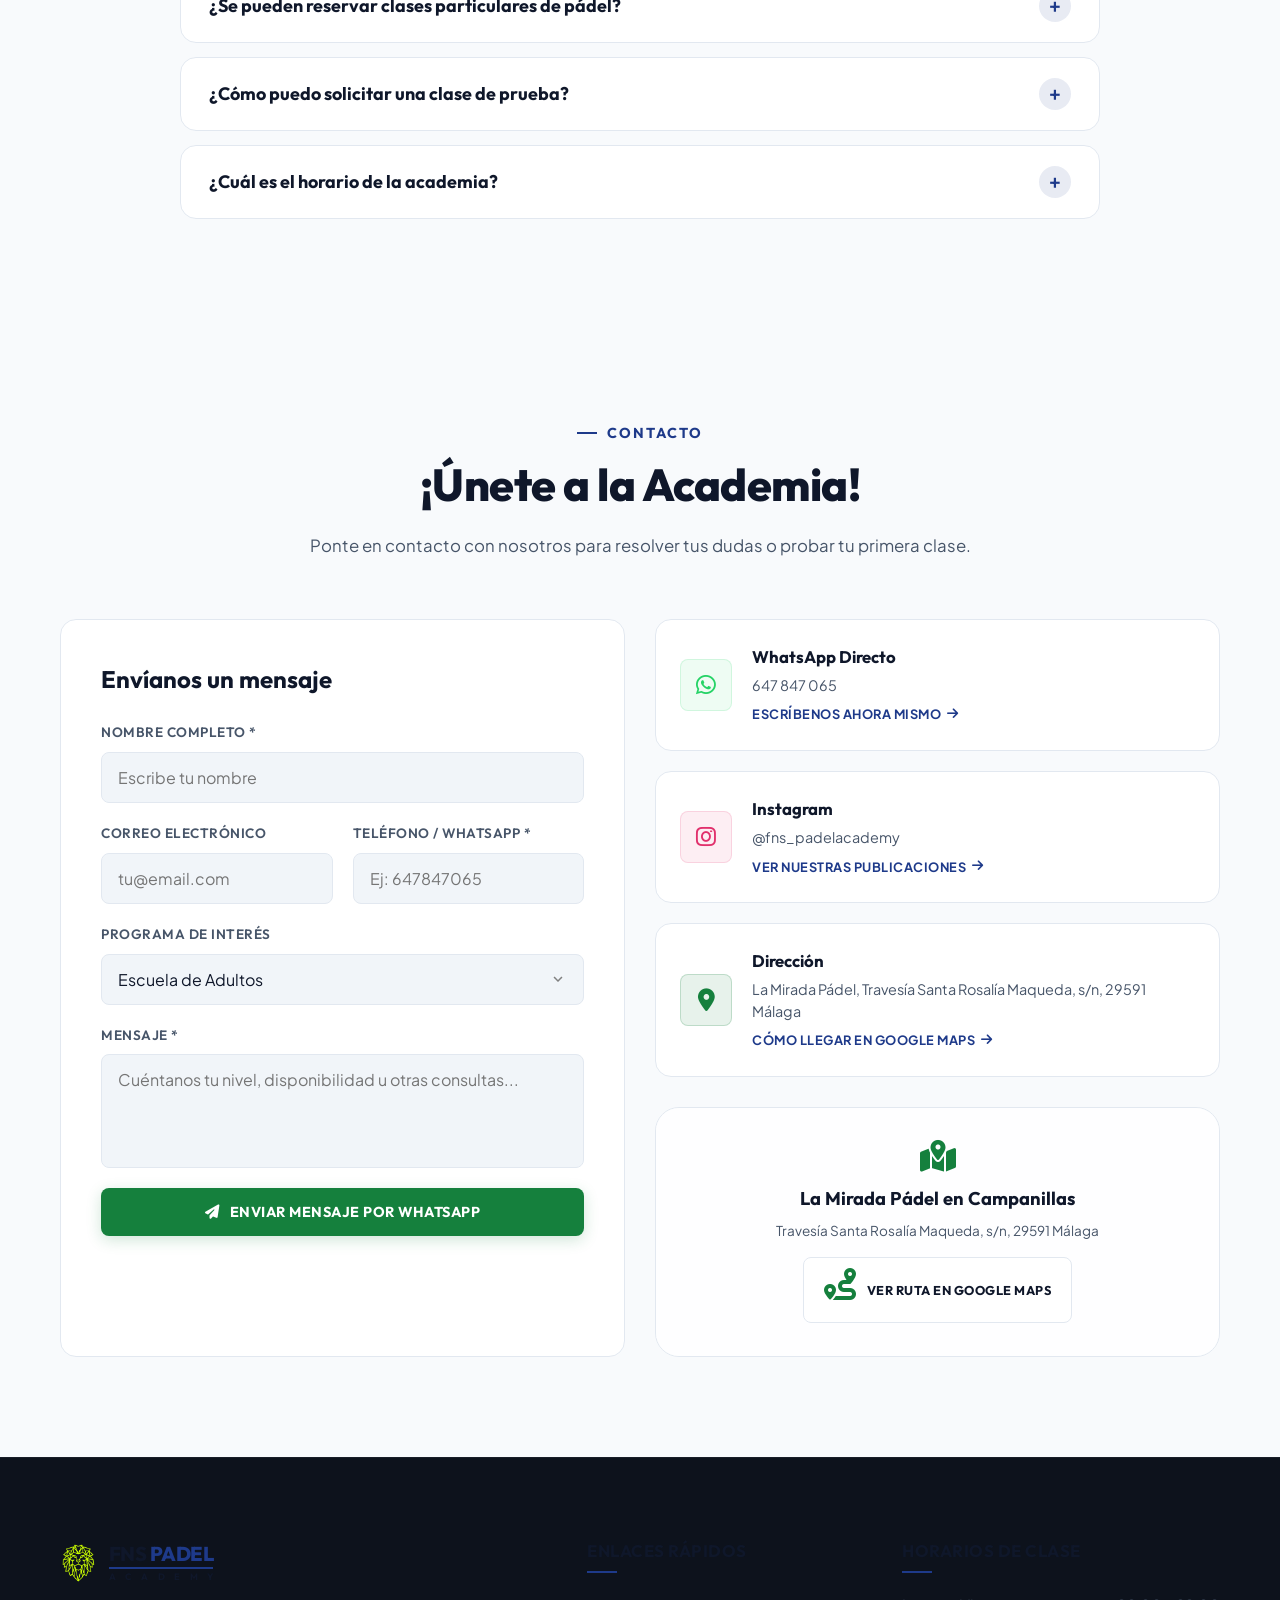
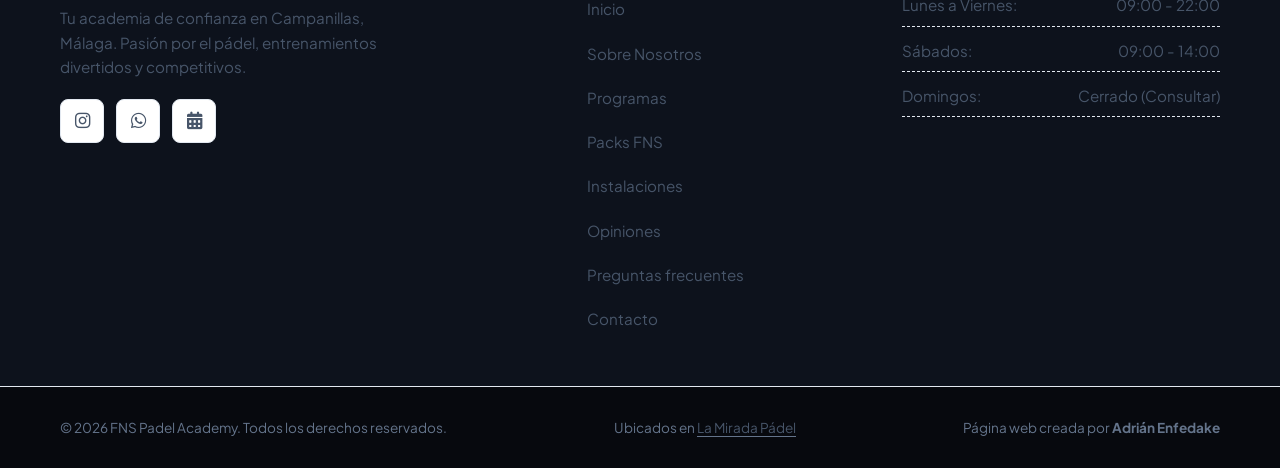
==== commit 93f88271: "Añade la autoría de Adrián Enfedake" ====
--- a/index.html
+++ b/index.html
@@ -13,7 +13,8 @@
     <!-- SEO Meta Tags -->
     <meta name="description" content="Aprende y mejora tu juego en FNS Padel Academy, ubicada en el club La Mirada Pádel (Campanillas, Málaga). Clases de pádel para adultos, niños y competición con Funes y Raquel.">
     <meta name="keywords" content="padel, FNS padel academy, la mirada padel, clases padel malaga, clases padel campanillas, escuela padel adultos, padel infantil malaga, jugar padel malaga, reservar pista padel">
-    <meta name="author" content="FNS Padel Academy">
+    <meta name="author" content="Adrián Enfedake">
+    <meta name="creator" content="Adrián Enfedake">
     <meta name="robots" content="index, follow, max-image-preview:large">
     <meta name="theme-color" content="#07090e">
     <link rel="canonical" href="https://fnspadelacademy.com/">
@@ -54,6 +55,10 @@
           "url": "https://fnspadelacademy.com/",
           "name": "FNS Padel Academy",
           "inLanguage": "es-ES",
+          "creator": {
+            "@type": "Person",
+            "name": "Adrián Enfedake"
+          },
           "publisher": {
             "@id": "https://fnspadelacademy.com/#academy"
           }
@@ -921,6 +926,7 @@
             <div class="container footer-bottom-container">
                 <p>&copy; 2026 FNS Padel Academy. Todos los derechos reservados.</p>
                 <p>Ubicados en <a href="https://playtomic.com/es/clubs/la-mirada-padel" target="_blank" rel="noopener noreferrer">La Mirada Pádel</a></p>
+                <p>Página web creada por <strong>Adrián Enfedake</strong></p>
             </div>
         </div>
     </footer>
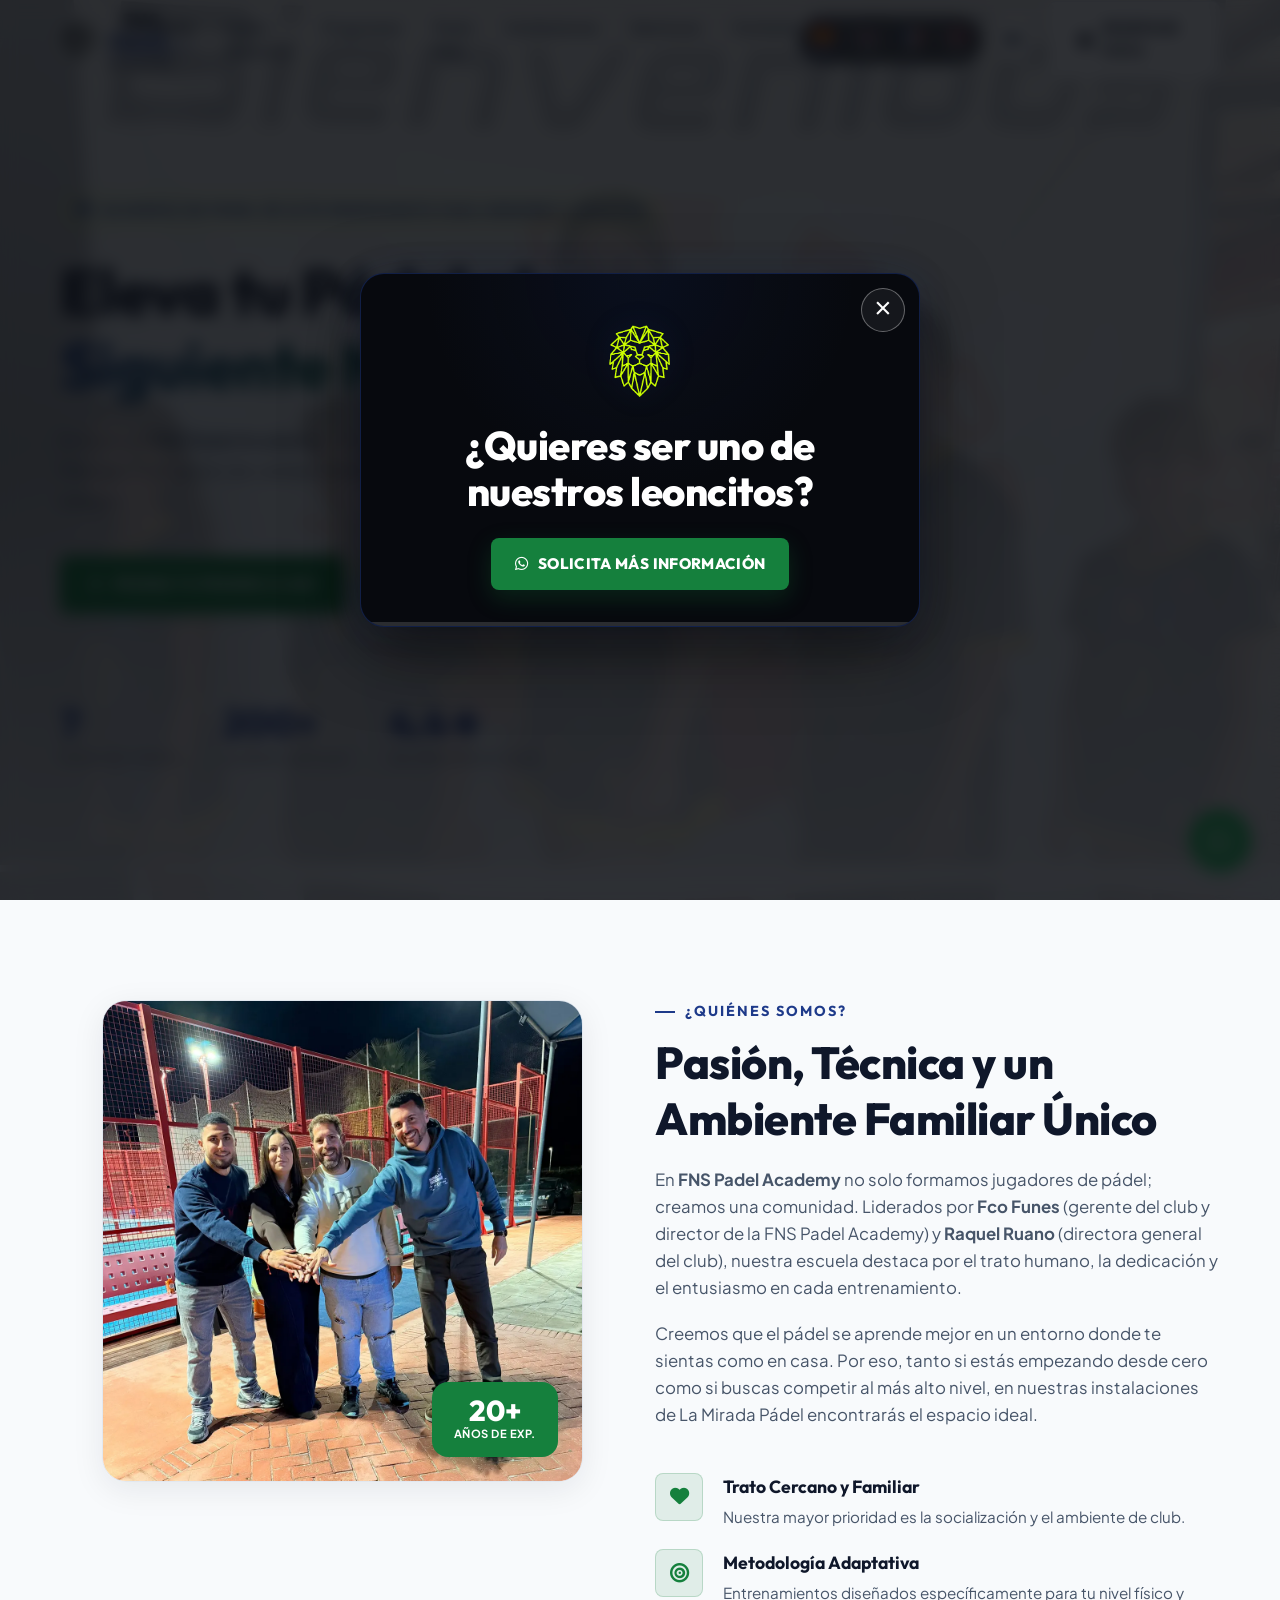
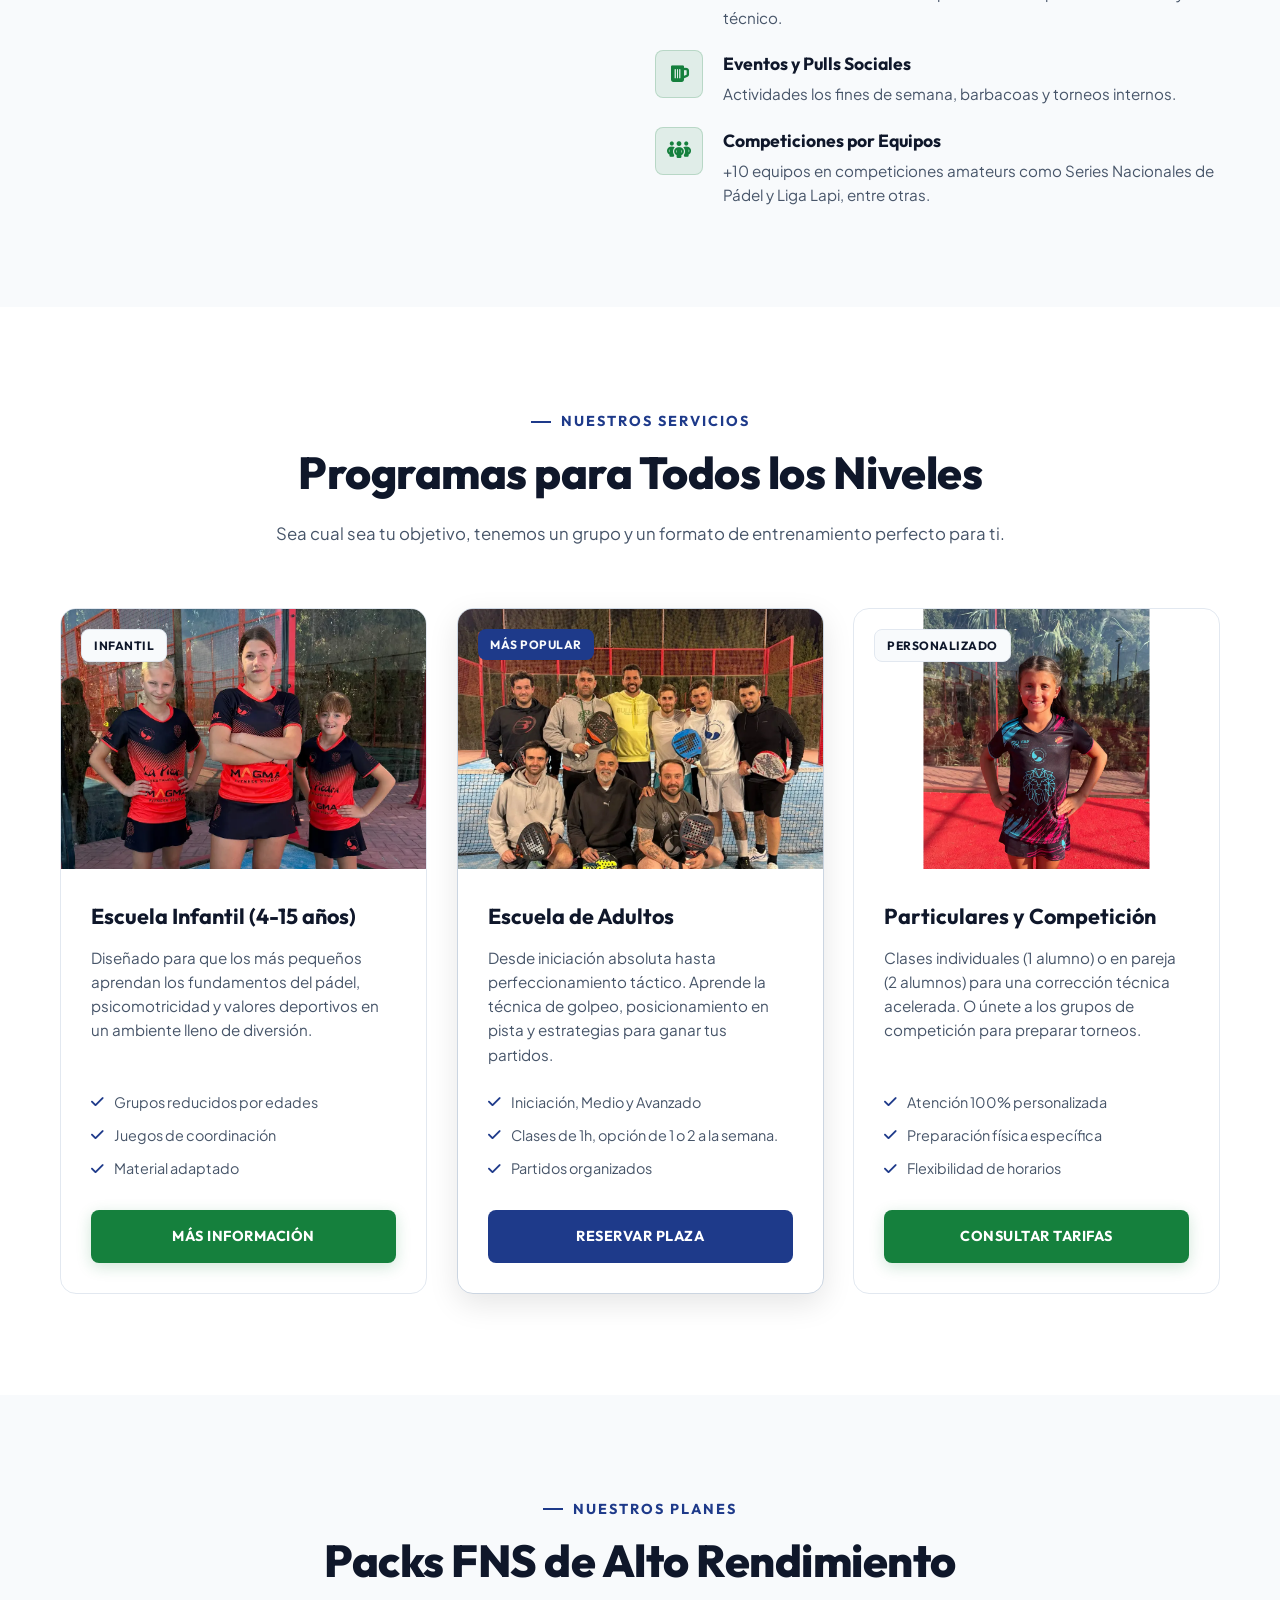
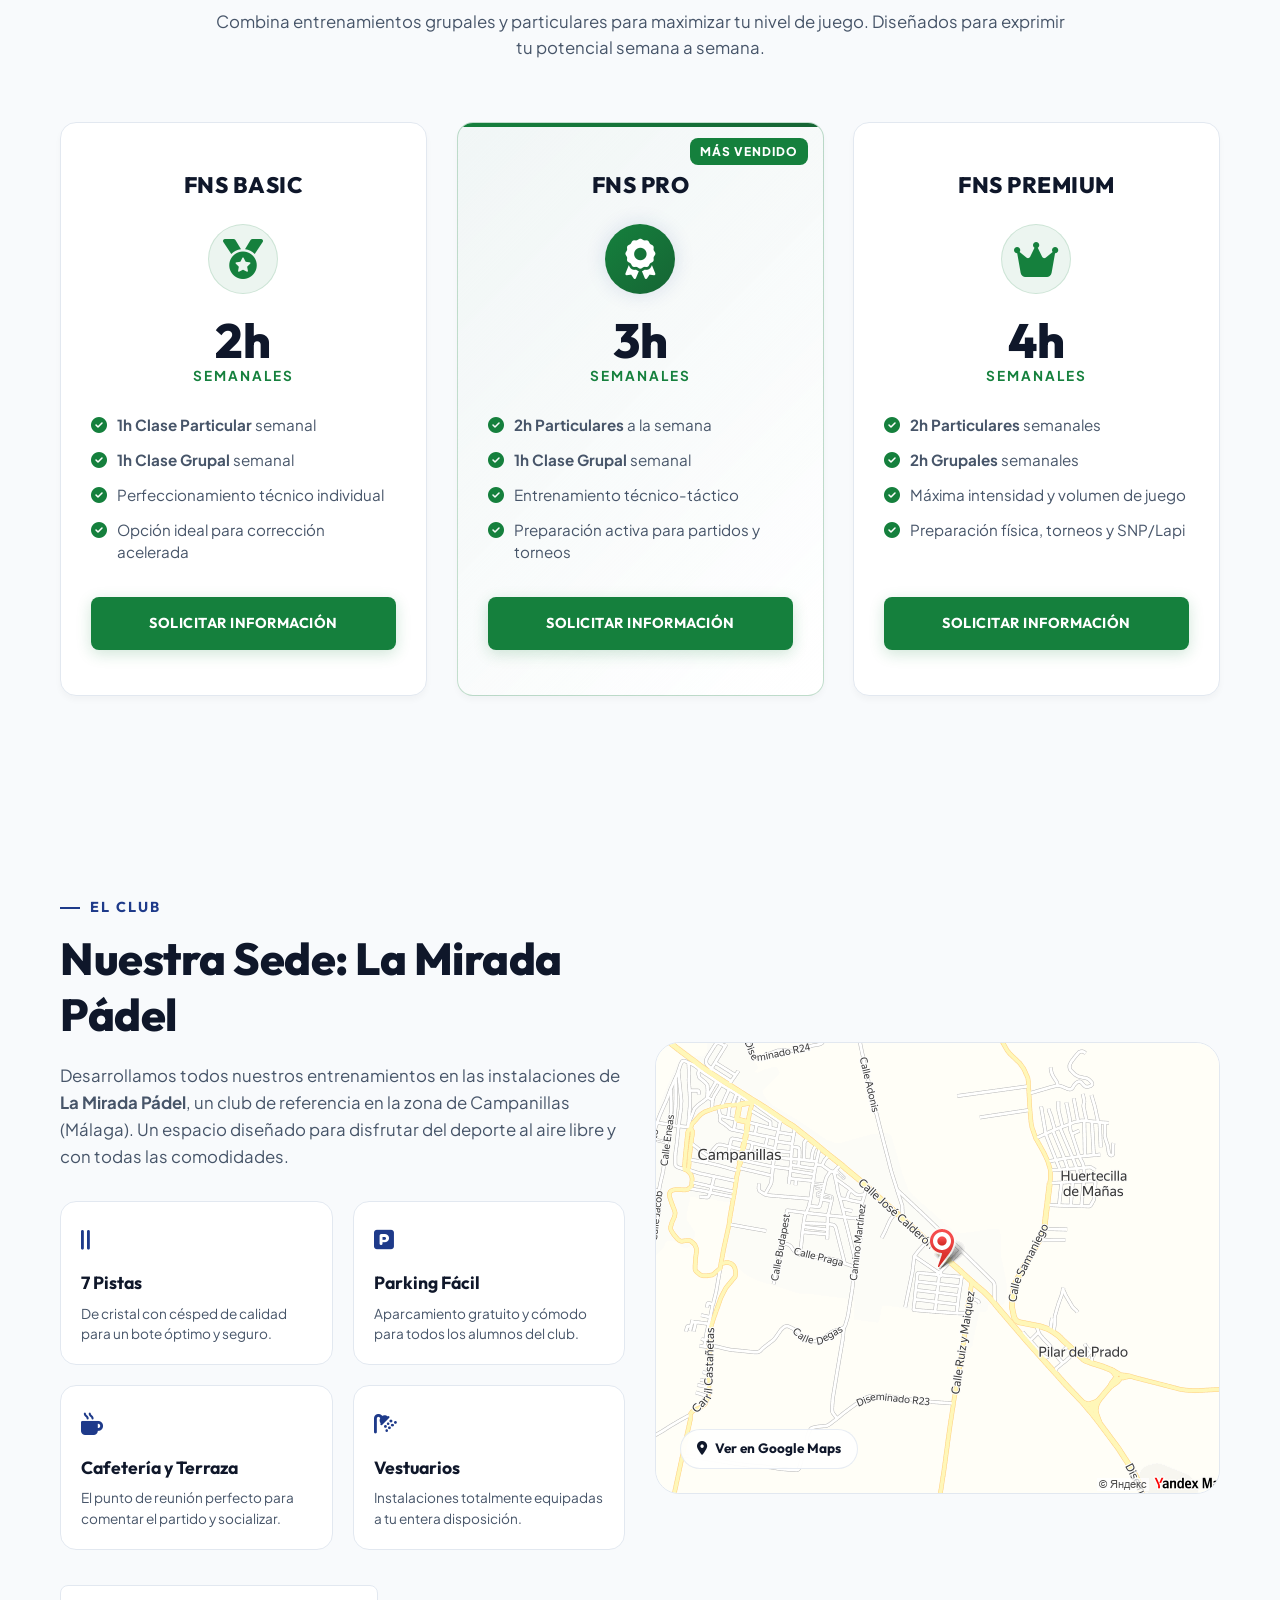
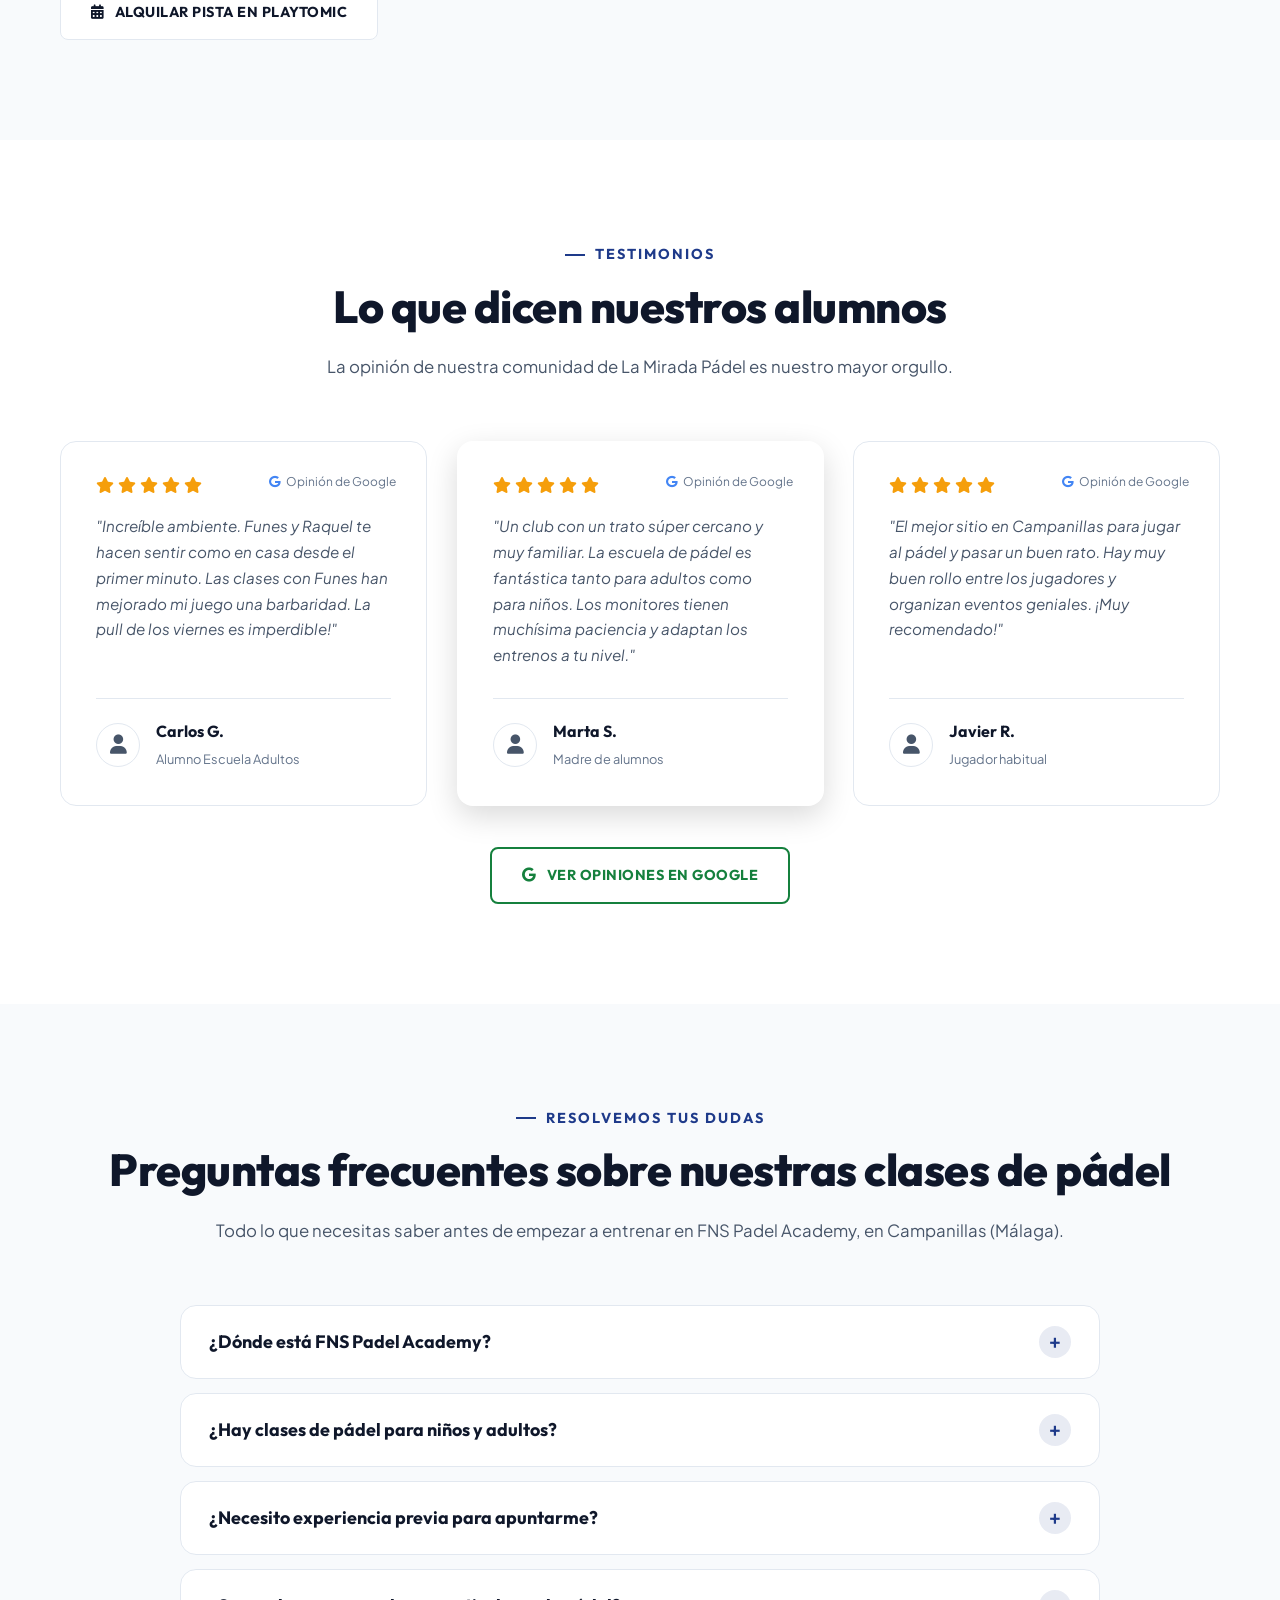
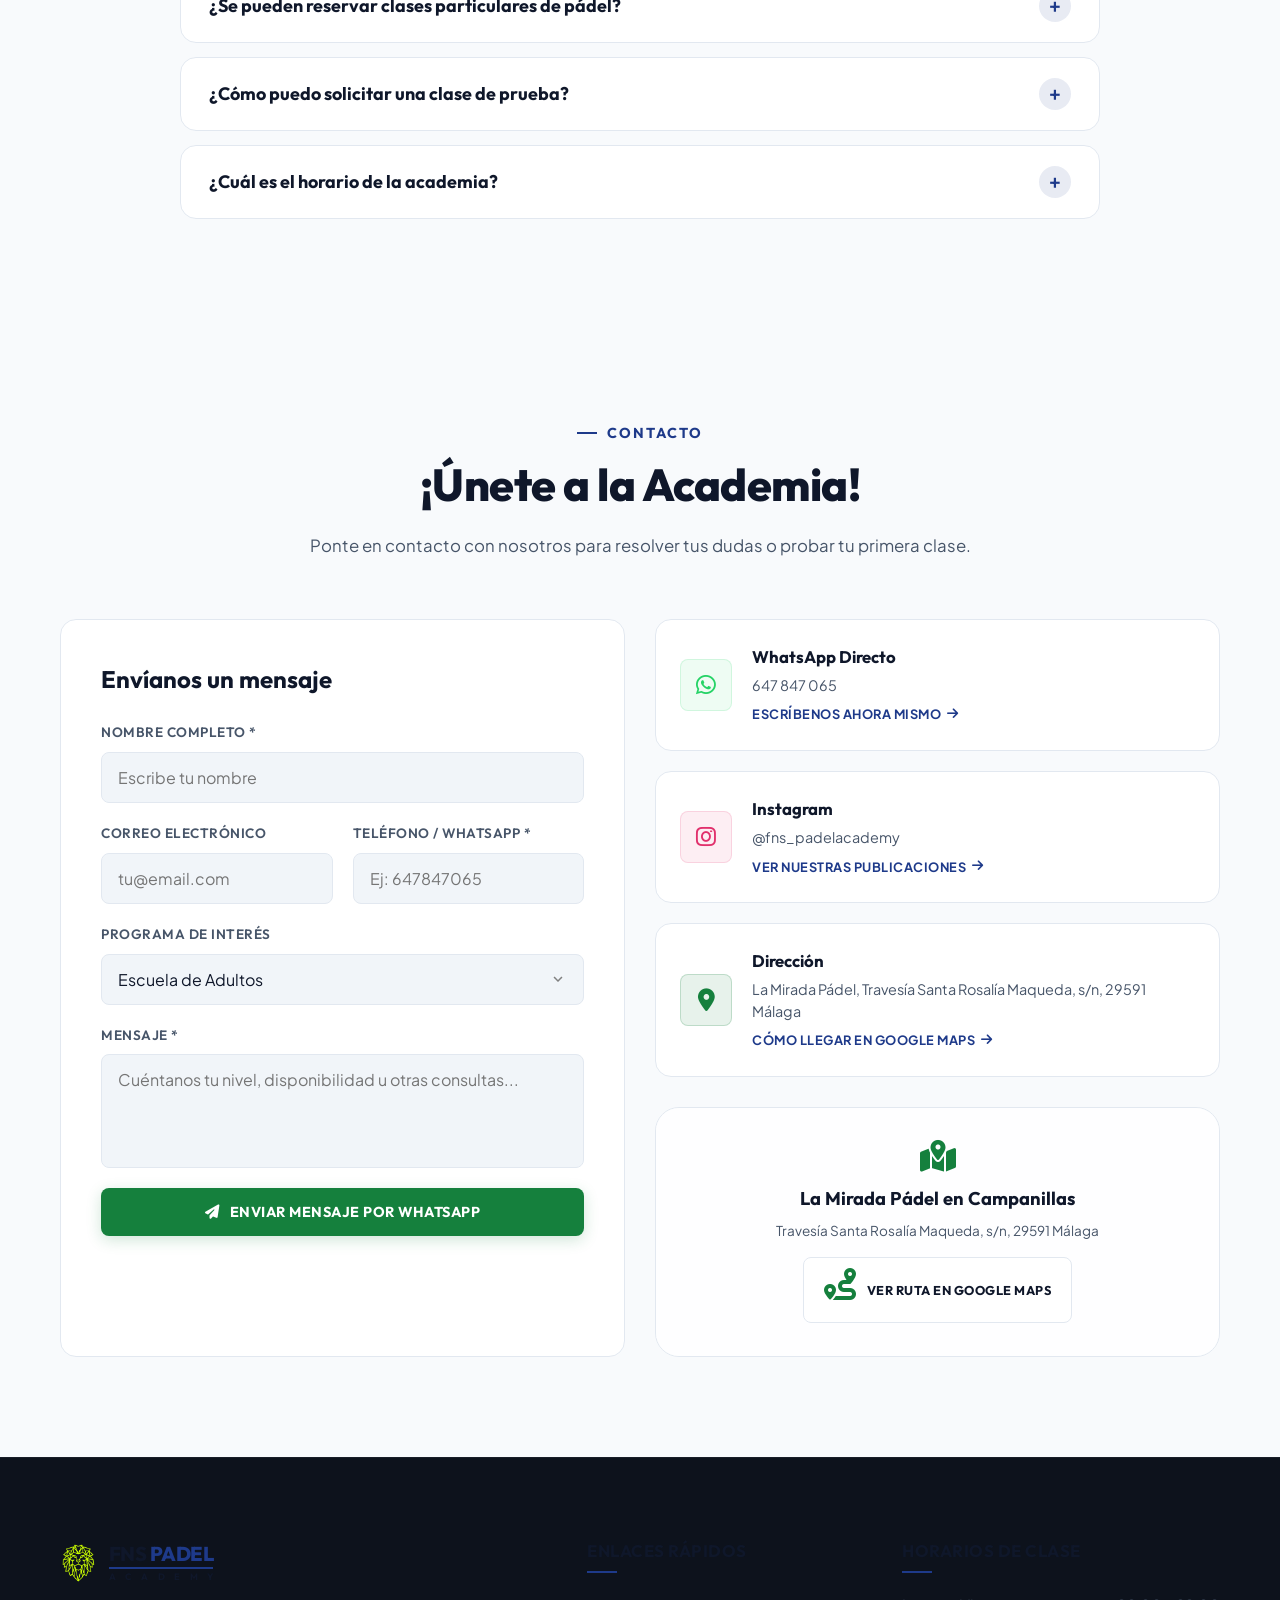
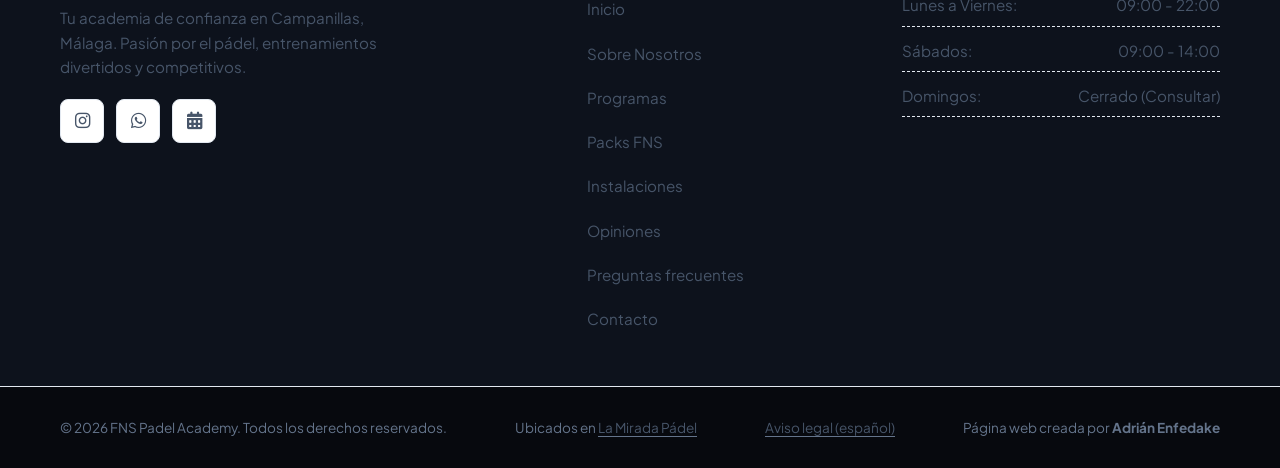
==== commit 19c42803: "Enlaza el aviso legal desde el pie de la web" ====
--- a/index.html
+++ b/index.html
@@ -4,9 +4,9 @@
     <meta charset="UTF-8">
     <meta name="viewport" content="width=device-width, initial-scale=1.0">
     <title>FNS Padel Academy | Clases de Pádel en Campanillas, Málaga</title>
-    <link rel="icon" href="/favicon.ico" sizes="any">
+    <link rel="icon" type="image/png" sizes="96x96" href="/assets/favicon-96.png">
     <link rel="icon" type="image/png" sizes="48x48" href="/assets/favicon-48.png">
-    <link rel="icon" type="image/png" sizes="96x96" href="/assets/favicon-96.png">
+    <link rel="shortcut icon" href="/favicon.ico">
     <link rel="apple-touch-icon" sizes="180x180" href="/assets/apple-touch-icon.png">
     <link rel="manifest" href="/site.webmanifest">
     
@@ -319,7 +319,7 @@
                         Entrena en <strong>FNS Padel Academy</strong>, con base en el club <strong>La Mirada Pádel</strong> (Campanillas, Málaga). Formación de calidad, ambiente familiar y diversión garantizada para todas las edades.
                     </p>
                     <div class="hero-buttons">
-                        <a href="https://wa.me/34647847065?text=Hola!%20Quiero%20reservar%20mi%20primera%20clase%20de%20prueba%20gratis%20en%20FNS%20Padel%20Academy." target="_blank" rel="noopener noreferrer" class="btn btn-primary" id="btn-hero-whatsapp" aria-label="Contactar por WhatsApp para una clase gratis">
+                        <a href="https://wa.me/34647847065?text=Hola!%20Quiero%20reservar%20mi%20primera%20clase%20de%20prueba%20en%20FNS%20Padel%20Academy." target="_blank" rel="noopener noreferrer" class="btn btn-primary" id="btn-hero-whatsapp" aria-label="Contactar por WhatsApp para una clase de prueba">
                             <i class="fa-brands fa-whatsapp"></i> Prueba tu primera clase
                         </a>
                         <a href="https://playtomic.com/es/clubs/la-mirada-padel" target="_blank" rel="noopener noreferrer" class="btn btn-outline" id="btn-hero-playtomic" aria-label="Alquilar pista en Playtomic">
@@ -755,7 +755,7 @@
                     <details class="faq-item reveal-up">
                         <summary>¿Cómo puedo solicitar una clase de prueba?</summary>
                         <div class="faq-answer">
-                            <p>Puedes solicitar información o tu primera clase de prueba por WhatsApp en el <a href="https://wa.me/34647847065?text=Hola!%20Quiero%20reservar%20mi%20primera%20clase%20de%20prueba%20gratis%20en%20FNS%20Padel%20Academy." target="_blank" rel="noopener noreferrer" class="faq-link">647 847 065</a> o mediante el <a href="#contacto" class="faq-link">formulario de contacto</a>.</p>
+                            <p>Puedes solicitar información o tu primera clase de prueba por WhatsApp en el <a href="https://wa.me/34647847065?text=Hola!%20Quiero%20reservar%20mi%20primera%20clase%20de%20prueba%20en%20FNS%20Padel%20Academy." target="_blank" rel="noopener noreferrer" class="faq-link">647 847 065</a> o mediante el <a href="#contacto" class="faq-link">formulario de contacto</a>.</p>
                         </div>
                     </details>
 
@@ -926,6 +926,7 @@
             <div class="container footer-bottom-container">
                 <p>&copy; 2026 FNS Padel Academy. Todos los derechos reservados.</p>
                 <p>Ubicados en <a href="https://playtomic.com/es/clubs/la-mirada-padel" target="_blank" rel="noopener noreferrer">La Mirada Pádel</a></p>
+                <p><a href="aviso-legal.html" lang="es">Aviso legal (español)</a></p>
                 <p>Página web creada por <strong>Adrián Enfedake</strong></p>
             </div>
         </div>
